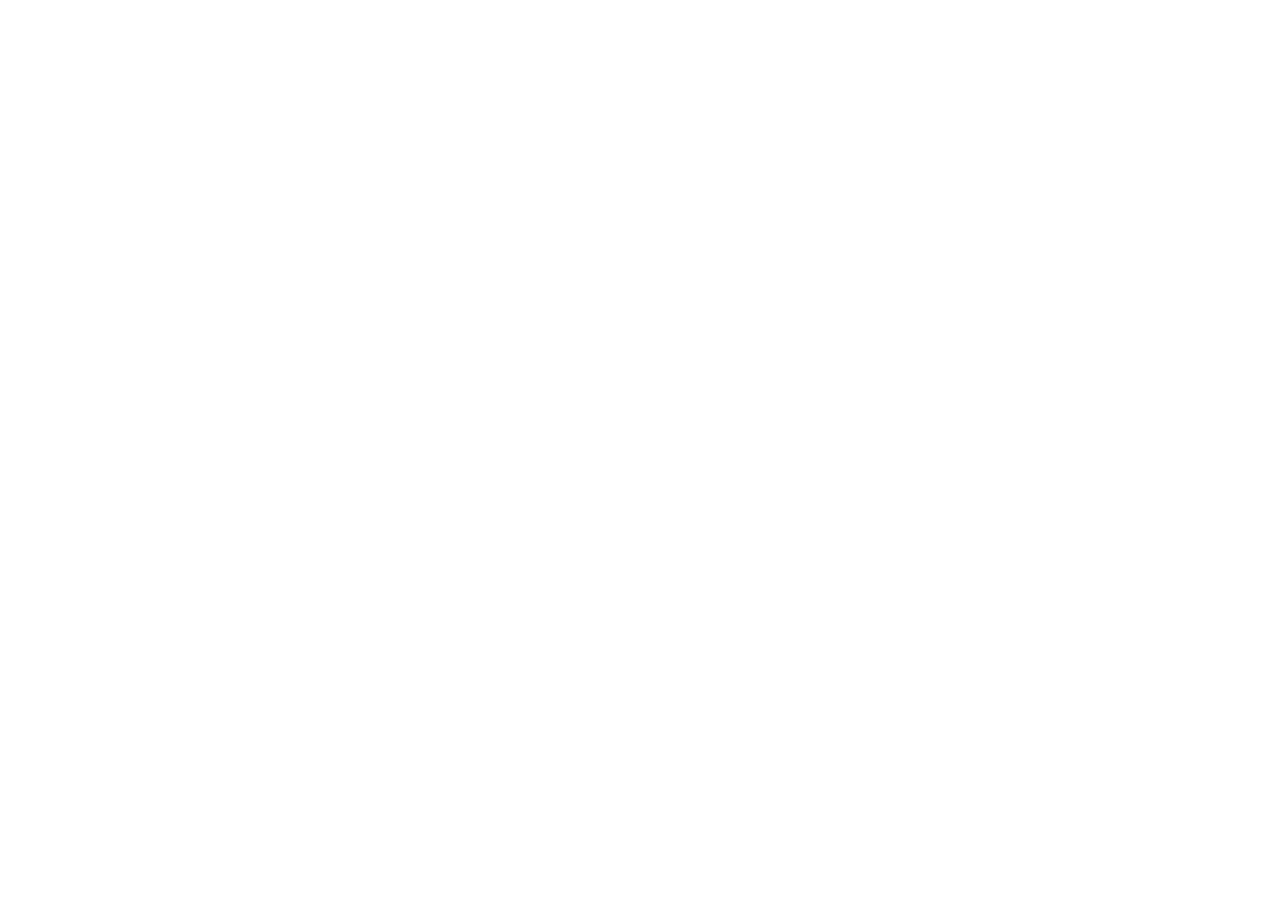
==== Commodore-Crossroads.html @ bf50989e "Add a clean Twine archive and Twee file so Import works Co-authored-by: Cursor <cursoragent@cursor.c" ====
<!DOCTYPE html>
<html>
<head>
<meta charset="utf-8">
<title>Commodore Crossroads</title>
</head>
<body>
<tw-storydata name="Commodore Crossroads" startnode="1" creator="Twine" creator-version="2.10.0" format="Harlowe" format-version="3.3.7" ifid="8F3C2A16-7D94-4B0E-9C1A-2E5D6F7A8B9C" options="" tags="" zoom="1" hidden>
<style role="stylesheet" id="twine-user-stylesheet" type="text/twine-css"></style>
<script role="script" id="twine-user-script" type="text/twine-javascript"></script>
<tw-passagedata pid="1" name="start" tags="" position="100,100" size="100,100">(set: $career to 0, $integrity to 0, $wellness to 0, $days to 30, $path to &quot;Undecided&quot;, $resume to &quot;none&quot;, $prepared to false, $friend to false, $favor to false, $offer to &quot;none&quot;)30 days until graduation

##Choose Your Life After Vanderbilt

It is 11:57 p.m. The campus is quiet—too quiet. Your laptop flashes, your phone vibrates, and somewhere outside, a squirrel knocks over a trash can with the confidence of a tenured professor.

//UNKNOWN: &quot;Thirty days. Three doors. One future. Every choice will follow you.&quot;//

Your mission is to graduate with a future, a conscience, and—if possible—your sanity.

[[Begin the countdown-&gt;family]]</tw-passagedata>
<tw-passagedata pid="2" name="family" tags="" position="250,100" size="100,100">//Passage 2 • The Pressure Call//

##Your Family Is Calling

Your family asks the question every senior fears:

//&quot;So…do you have a job yet?&quot;//

You stare at your unopened rejection emails. One subject line reads, &quot;Exciting Update!&quot; It was not exciting.

(link: &#39;Tell the truth: &quot;I am still figuring it out.&quot;&#39;)[(set: $integrity to $integrity + 2, $wellness to $wellness + 1)(go-to: &quot;invitation&quot;)]
(link: &#39;Say, &quot;Everything is under control.&quot;&#39;)[(set: $career to $career + 1, $integrity to $integrity - 1)(go-to: &quot;invitation&quot;)]
(link: &quot;Promise you will become a lawyer or doctor&quot;)[(set: $wellness to $wellness - 2, $career to $career + 1)(go-to: &quot;invitation&quot;)]</tw-passagedata>
<tw-passagedata pid="3" name="invitation" tags="" position="400,100" size="100,100">//Passage 3 • The Secret Invitation//

##11:59 P.M.

A black envelope slides under your dorm-room door. On it is a gold Vanderbilt &quot;V.&quot;

//REPORT TO THE CAREER VAULT BEFORE MIDNIGHT. BRING YOUR RÉSUMÉ. COME ALONE.//

You open the door. The hallway is empty. Even the RA has vanished—which, honestly, is the least believable part.

[[Follow the gold arrows downstairs-&gt;resume]]
(link: &quot;Call a friend and go together&quot;)[(set: $friend to true, $wellness to $wellness + 1)(go-to: &quot;resume&quot;)]</tw-passagedata>
<tw-passagedata pid="4" name="resume" tags="" position="550,100" size="100,100">//Passage 4 • The Résumé Test//

##The Scanner Wants the Truth

A steel door blocks the basement. A scanner speaks:

//&quot;One line on your résumé determines entry. Select carefully. This record cannot be erased.&quot;//

(link: &quot;Use only your real experience&quot;)[(set: $resume to &quot;honest&quot;, $integrity to $integrity + 3)(go-to: &quot;vault&quot;)]
(link: &quot;Make a small internship sound much bigger&quot;)[(set: $resume to &quot;exaggerated&quot;, $career to $career + 2, $integrity to $integrity - 2)(go-to: &quot;vault&quot;)]
(link: &quot;Invent an elite internship&quot;)[(set: $resume to &quot;fake&quot;, $career to $career + 4, $integrity to $integrity - 5)(go-to: &quot;vault&quot;)]</tw-passagedata>
<tw-passagedata pid="5" name="vault" tags="" position="100,250" size="100,100">//Passage 5 • The Career Vault//

##Three Doors. One Deadline.

The door opens onto an impossible underground hall. Three elevators wait beneath flickering signs.

THE COURTROOM • THE CORPORATE TOWER • THE RESEARCH LAB

A voice whispers: &quot;Prestige has a price. Purpose has a price. Indecision also has a price—usually with interest.&quot;

(link: &quot;Approach the three elevators&quot;)[(set: $days to $days - 3)(go-to: &quot;choose&quot;)]</tw-passagedata>
<tw-passagedata pid="6" name="choose" tags="" position="250,250" size="100,100">//Passage 6 • Choose Your Mission//

##Select Your Future

The floor shakes. You have ten seconds before the elevators lock.

00:10

This choice opens your first career mission. It does not guarantee your ending.

(link: &quot;Enter the Courtroom&quot;)[(set: $path to &quot;Law&quot;)(go-to: &quot;careerLaw&quot;)]
(link: &quot;Enter the Corporate Tower&quot;)[(set: $path to &quot;Finance &amp; Consulting&quot;)(go-to: &quot;careerFinance&quot;)]
(link: &quot;Enter the Research Laboratory&quot;)[(set: $path to &quot;Medicine &amp; Research&quot;)(go-to: &quot;careerResearch&quot;)]</tw-passagedata>
<tw-passagedata pid="7" name="careerLaw" tags="" position="400,250" size="100,100">//Person 2 • Passage 7//

##The Courtroom Mission

A law firm offers you a final interview. Its salary could change your family&#39;s life. Then a confidential file appears: the firm is defending a corporation accused of poisoning a low-income neighborhood.

//MISSION: Decide before the partner returns.//

(link: &quot;Accept and say nothing&quot;)[(set: $career to $career + 3, $integrity to $integrity - 3)(go-to: &quot;submitted&quot;)]
(link: &quot;Question the recruiter about the case&quot;)[(set: $career to $career + 1, $integrity to $integrity + 2)(go-to: &quot;submitted&quot;)]
(link: &quot;Reject the firm and protect your values&quot;)[(set: $career to $career - 1, $integrity to $integrity + 4)(go-to: &quot;submitted&quot;)]</tw-passagedata>
<tw-passagedata pid="8" name="careerFinance" tags="" position="550,250" size="100,100">//Person 2 • Passage 8//

##The Corporate Tower

A consulting firm offers a path toward a six-figure salary. An exhausted analyst traps you in the elevator.

//&quot;The money is real. So are the 2 a.m. emails. Yesterday, I called my houseplant &#39;Mom.&#39;&quot;//

(link: &quot;Chase the salary and prestige&quot;)[(set: $career to $career + 4, $wellness to $wellness - 3)(go-to: &quot;submitted&quot;)]
(link: &quot;Investigate the company&#39;s practices&quot;)[(set: $career to $career + 1, $integrity to $integrity + 2)(go-to: &quot;submitted&quot;)]
(link: &quot;Choose a smaller mission-driven firm&quot;)[(set: $career to $career + 1, $integrity to $integrity + 2, $wellness to $wellness + 2)(go-to: &quot;submitted&quot;)]</tw-passagedata>
<tw-passagedata pid="9" name="careerResearch" tags="" position="100,400" size="100,100">//Person 2 • Passage 9//

##The Locked Laboratory

A professor offers you a prestigious research position. On the desk, you find notes proving another student created the original idea but received no credit.

The professor&#39;s footsteps approach. You have seconds.

(link: &quot;Accept the position and hide the notes&quot;)[(set: $career to $career + 4, $integrity to $integrity - 4)(go-to: &quot;submitted&quot;)]
(link: &quot;Demand shared credit for the student&quot;)[(set: $career to $career + 1, $integrity to $integrity + 4)(go-to: &quot;submitted&quot;)]
(link: &quot;Photograph the evidence and contact the student&quot;)[(set: $integrity to $integrity + 3, $wellness to $wellness + 1, $friend to true)(go-to: &quot;submitted&quot;)]</tw-passagedata>
<tw-passagedata pid="10" name="submitted" tags="" position="250,400" size="100,100">//Passage 10 • Application Submitted//

##Decision Pending

APPLICATION STATUS: We received your materials. Twelve finalists remain. A decision will arrive after an internal review.

Three days pass. Then four. Then five.

Your roommate says, &quot;Maybe they are being thoughtful.&quot; Your inbox says nothing.

(link: &quot;Enter the waiting room&quot;)[(set: $days to $days - 7)(go-to: &quot;waiting&quot;)]</tw-passagedata>
<tw-passagedata pid="11" name="waiting" tags="" position="400,400" size="100,100">//Passage 11 • Side Mission//

##The Waiting Room

The interview remains locked. You have one night to prepare—or distract yourself from the terror.

//SIDE MISSION: How will you spend the night?//

(link: &quot;Practice answers until midnight&quot;)[(set: $prepared to true, $career to $career + 3, $wellness to $wellness - 1)(go-to: &quot;interview&quot;)]
(link: &quot;Help a nervous friend prepare&quot;)[(set: $prepared to true, $friend to true, $integrity to $integrity + 2, $wellness to $wellness + 2)(go-to: &quot;interview&quot;)]
(link: &quot;Attend a party and ignore everything&quot;)[(set: $prepared to false, $career to $career - 2, $wellness to $wellness + 3)(go-to: &quot;interview&quot;)]
(link: &quot;Investigate the mysterious recruiter&quot;)[(set: $prepared to true, $career to $career + 1, $integrity to $integrity + 1)(go-to: &quot;interview&quot;)]</tw-passagedata>
<tw-passagedata pid="12" name="interview" tags="" position="550,400" size="100,100">//Passage 12 • Boss Battle//

##The Interview Battle

The camera turns on. Six interviewers stare silently. One asks:

//&quot;Why should we trust you when everyone here wants the same future?&quot;//

(if: $prepared is true)[You prepared. Your hands still shake, but your mind is ready.

(link: &quot;Tell a truthful story about failure&quot;)[(set: $career to $career + 2, $integrity to $integrity + 3)(go-to: &quot;rejection&quot;)]
(link: &quot;Give the polished answer they want&quot;)[(set: $career to $career + 4, $integrity to $integrity - 1)(go-to: &quot;rejection&quot;)]
](else:)[You did not prepare. Your brain offers one useful thought: run.

(link: &quot;Admit you are nervous and answer honestly&quot;)[(set: $integrity to $integrity + 2, $career to $career - 1)(go-to: &quot;rejection&quot;)]
(link: &quot;Invent a heroic leadership story&quot;)[(set: $career to $career + 2, $integrity to $integrity - 4)(go-to: &quot;rejection&quot;)]
]</tw-passagedata>
<tw-passagedata pid="13" name="rejection" tags="" position="100,550" size="100,100">//Passage 13 • The Fall//

##&quot;Unfortunately…&quot;

SUBJECT: Your Application — Thank you for your interest. Unfortunately, we have decided—

The screen goes black before you finish. Then your phone rings from a blocked number.

[[Answer the blocked call-&gt;offer]]
(link: &quot;Throw the phone onto the bed, then answer it anyway&quot;)[(set: $wellness to $wellness + 1)(go-to: &quot;offer&quot;)]</tw-passagedata>
<tw-passagedata pid="14" name="offer" tags="" position="250,550" size="100,100">//Passage 14 • The Devil&#39;s Shortcut//

##The Unexpected Offer

A powerful alumnus speaks quietly:

//&quot;I can reverse the rejection. No more interviews. No questions. But someday, I will ask you for one favor.&quot;//

Thunder strikes outside. Your weather app says clear skies.

(link: &quot;Accept the secret arrangement&quot;)[(set: $favor to true, $offer to &quot;shortcut&quot;, $career to $career + 5, $integrity to $integrity - 4)(go-to: &quot;check&quot;)]
(link: &quot;Ask what the favor will be&quot;)[(set: $favor to true, $offer to &quot;questioned&quot;, $integrity to $integrity + 1)(go-to: &quot;check&quot;)]
(link: &quot;Reject the offer completely&quot;)[(set: $favor to false, $offer to &quot;rejected&quot;, $integrity to $integrity + 4, $career to $career - 1)(go-to: &quot;check&quot;)]</tw-passagedata>
<tw-passagedata pid="15" name="check" tags="" position="400,550" size="100,100">//Person 3 • Passage 15//

##Background Check

(if: $resume is &quot;honest&quot;)[VERIFIED.

Every résumé line survives inspection. The investigator closes the file—but notices the alumnus&#39;s number in your call log.

(link: &quot;Continue with your record intact&quot;)[(set: $career to $career + 2, $integrity to $integrity + 2)(go-to: &quot;twoOffers&quot;)]
](else-if: $resume is &quot;exaggerated&quot;)[DISCREPANCY FOUND.

Your title and duties do not match the employer&#39;s records. A compliance officer gives you sixty seconds to explain.

(link: &quot;Admit you exaggerated&quot;)[(set: $career to $career - 2, $integrity to $integrity + 2)(go-to: &quot;twoOffers&quot;)]
(link: &quot;Defend the claim and blame HR&quot;)[(set: $career to $career - 1, $integrity to $integrity - 4)(go-to: &quot;twoOffers&quot;)]
](else:)[FRAUD ALERT.

The invented internship does not exist. Security freezes your application. The lie from Mission One has returned.

(link: &quot;Confess before they finish&quot;)[(set: $career to $career - 5, $integrity to $integrity + 1, $offer to &quot;lost&quot;)(go-to: &quot;twoOffers&quot;)]
(link: &quot;Create another lie to cover it&quot;)[(set: $career to $career - 7, $integrity to $integrity - 6, $offer to &quot;lost&quot;)(go-to: &quot;twoOffers&quot;)]
]</tw-passagedata>
<tw-passagedata pid="16" name="twoOffers" tags="" position="550,550" size="100,100">//Passage 16 • Final Countdown//

##Two Offers. One Hour.

(if: $offer is &quot;lost&quot;)[Your original offer is gone—but two unexpected doors remain open.](else:)[Against every reasonable prediction, two contracts arrive.]

OFFER A: 125,000 dollars, prestige, brutal hours, questionable mission.

OFFER B: 62,000 dollars, meaningful work, uncertain future.

59:59

(link: &quot;Choose prestige and financial security&quot;)[(set: $offer to &quot;prestige&quot;, $career to $career + 5, $wellness to $wellness - 4)(go-to: &quot;emergency&quot;)]
(link: &quot;Choose meaningful work&quot;)[(set: $offer to &quot;purpose&quot;, $career to $career + 1, $integrity to $integrity + 3, $wellness to $wellness + 3)(go-to: &quot;emergency&quot;)]
(link: &quot;Reject both and build something new&quot;)[(set: $offer to &quot;founder&quot;, $career to $career + 2, $wellness to $wellness - 1)(go-to: &quot;emergency&quot;)]</tw-passagedata>
<tw-passagedata pid="17" name="emergency" tags="" position="100,700" size="100,100">//Passage 17 • The Emergency//

##The Call From Home

Minutes before signing, your family calls. Someone you love needs immediate support. Your career choice now affects more than you.

The contract expires at midnight. The last flight leaves in ninety minutes.

(link: &quot;Go home immediately&quot;)[(set: $integrity to $integrity + 3, $wellness to $wellness + 3, $career to $career - 2)(go-to: &quot;betrayal&quot;)]
(link: &quot;Sign first, then find another way to help&quot;)[(set: $career to $career + 3, $wellness to $wellness - 2)(go-to: &quot;betrayal&quot;)]
(link: &quot;Call your network and build a compromise&quot;)[(set: $career to $career + 1, $integrity to $integrity + 2, $wellness to $wellness + 1)(go-to: &quot;betrayal&quot;)]</tw-passagedata>
<tw-passagedata pid="18" name="betrayal" tags="" position="250,700" size="100,100">//Passage 18 • The Betrayal Test//

##Your Friend&#39;s Secret

Your friend—the one (if: $friend is true)[you helped earlier](else:)[who competed against you]—is the other finalist. A leaked file could destroy their future and guarantee yours.

//FINAL ETHICAL TEST: Nobody will know what you choose.//

(link: &quot;Use the file against your friend&quot;)[(set: $career to $career + 5, $integrity to $integrity - 7, $wellness to $wellness - 3)(go-to: &quot;graduation&quot;)]
(link: &quot;Delete the file and warn your friend&quot;)[(set: $integrity to $integrity + 5, $wellness to $wellness + 2)(go-to: &quot;graduation&quot;)]
(link: &quot;Report the leak without opening it&quot;)[(set: $integrity to $integrity + 4, $career to $career + 1)(go-to: &quot;graduation&quot;)]</tw-passagedata>
<tw-passagedata pid="19" name="graduation" tags="" position="400,700" size="100,100">//Passage 19 • Graduation Day//

##The Last Walk

The stadium roars. Your name is called. For one strange second, time stops.

Career: $career • Integrity: $integrity • Wellness: $wellness

(if: $integrity &lt;= -8)[##THE FALLEN COMMODORE

You secured attention, but your decisions became public. The offer disappears. Your final mission is rebuilding trust.](else-if: $career &gt;= 16 and $wellness &lt;= 0)[##THE GOLDEN HANDCUFFS

You reach the top quickly. The salary is enormous. So is the emptiness in your calendar where your life used to be.](else-if: $integrity &gt;= 15 and $wellness &gt;= 8 and $career &gt;= 8)[##SECRET ENDING: VANDERBILT LEGEND

You balance ambition, honesty, and humanity. You do not find a perfect future—you build a responsible one.](else-if: $offer is &quot;founder&quot;)[##THE UNEXPECTED FOUNDER

You reject the script and build your own organization. It is terrifying, unstable, and completely yours.](else-if: $offer is &quot;purpose&quot;)[##THE PURPOSEFUL COMMODORE

Your beginning is modest, but your work matches your values. Success grows more slowly—and more honestly.](else-if: $career &gt;= 13)[##THE RISING STAR

Your ambition carries you into a powerful career. Whether it becomes freedom or another maze depends on what you do next.](else:)[##THE CROSSROADS ENDING

You graduate without every answer. For the first time, uncertainty feels less like failure and more like possibility.]

You earned a Vanderbilt degree. But did you choose your own life?

[[Read the creators&#39; reflection-&gt;reflection]]
[[Play again and challenge your fate-&gt;start]]</tw-passagedata>
<tw-passagedata pid="20" name="reflection" tags="" position="550,700" size="100,100">//Passage 20 • Reflection &amp; Bibliography//

##Behind the Crossroads

###Group Reflection

We designed this story as a mission-based journey because career decisions rarely happen in a straight line. The three career doors create nonlinear pathways, while shared scenes reconnect the narrative and show that students in different fields still face pressure, rejection, uncertainty, and ethical choices.

Early decisions return later: résumé honesty affects the background check, preparation affects the interview, and relationships affect the final test. Career, Integrity, and Wellness scores demonstrate that &quot;success&quot; has several meanings. Humor makes the story inviting, while countdowns, mysterious messages, and delayed results create pressure and engagement.

###Team Contributions

Person 1 — Zhaoyu Wang: Passages 1–6, opening mystery, identity pressure, résumé dilemma, career selection.
Person 2 — Carlyn Sharp: Passages 7–14, career missions, waiting game, interview, rejection, secret offer.
Person 3 — Mohammad Ibrahim: Passages 15–20, consequences, final crisis, endings, technical testing, reflection.

###Starter Bibliography

Vanderbilt University Career Center. Career exploration and preparation resources. Twine Reference and Documentation. Group-created narrative, dialogue, scoring system, and original ethical dilemmas.

[[Return to graduation-&gt;graduation]]
[[Restart the entire story-&gt;start]]</tw-passagedata>
</tw-storydata>
</body>
</html>
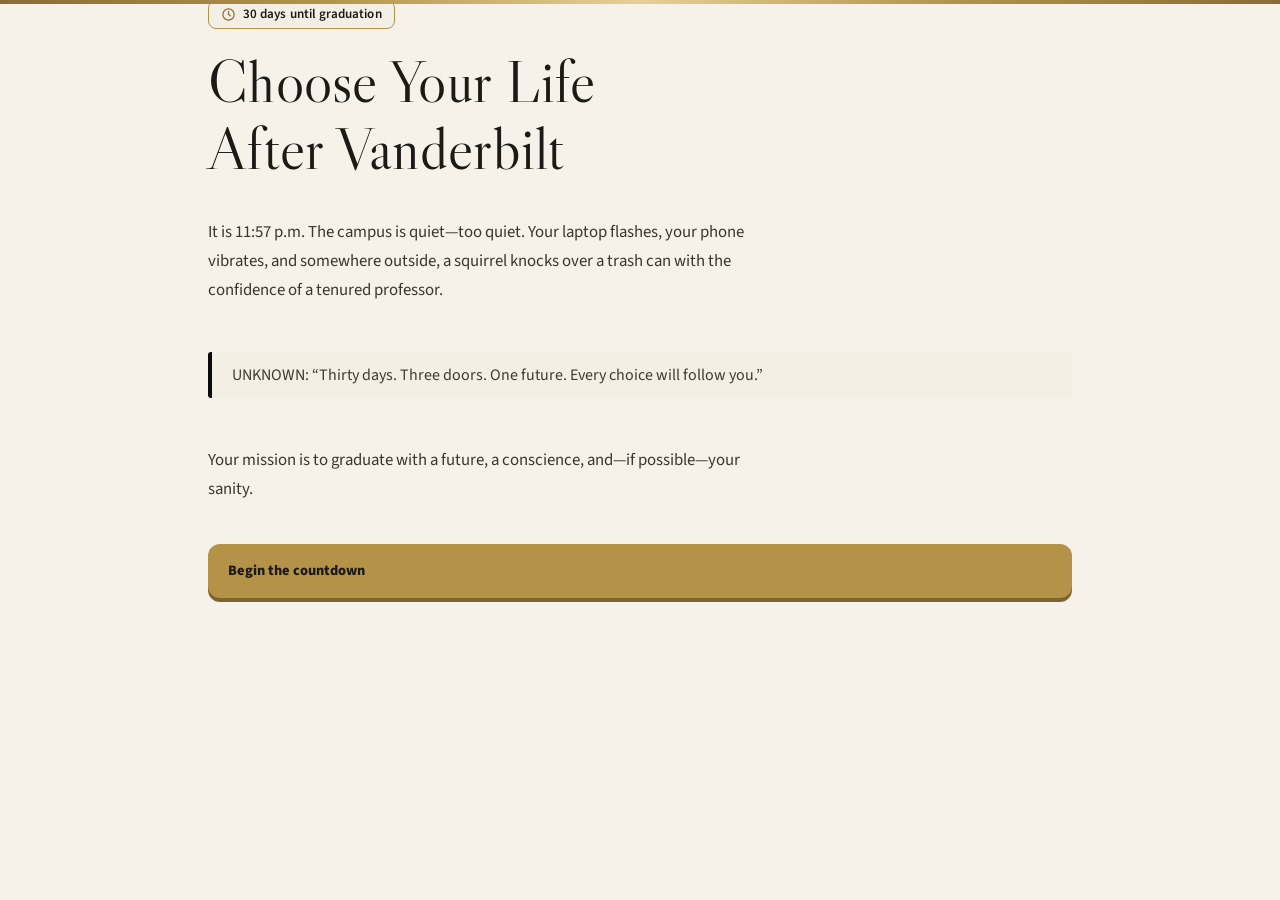
==== commit 3885f159: "Complete SugarCube migration with portable assets and Twine round-trip. Embed HUD/gallery PNGs for T" ====
--- a/Commodore-Crossroads.html
+++ b/Commodore-Crossroads.html
@@ -1,289 +1,972 @@
 <!DOCTYPE html>
-<html>
+<html data-init="no-js">
 <head>
-<meta charset="utf-8">
+<meta charset="UTF-8" />
 <title>Commodore Crossroads</title>
+  <meta name="theme-color" content="#0a0a0a">
+  <meta name="description" content="A choice-driven Vanderbilt career story about ambition, integrity, and wellbeing.">
+  <link rel="icon" href="assets/favicon.svg" type="image/svg+xml">
+  <link rel="preconnect" href="https://fonts.googleapis.com">
+  <link rel="preconnect" href="https://fonts.gstatic.com" crossorigin>
+  <link href="https://fonts.googleapis.com/css2?family=Libre+Caslon+Display&family=Libre+Caslon+Text:ital,wght@0,400;0,700;1,400&family=Source+Sans+3:wght@400;500;600;700&display=swap" rel="stylesheet">
+
+<meta name="viewport" content="width=device-width,initial-scale=1" />
+<meta name="application-name" content="SugarCube" />
+<meta name="version" content="2.37.3" />
+<!--
+
+SugarCube (v2.37.3): A free (gratis and libre) story format.
+
+Copyright © 2013–2021 Thomas Michael Edwards <thomasmedwards@gmail.com>.
+All rights reserved.
+
+Redistribution and use in source and binary forms, with or without
+modification, are permitted provided that the following conditions are met:
+
+1. Redistributions of source code must retain the above copyright notice, this
+   list of conditions and the following disclaimer.
+2. Redistributions in binary form must reproduce the above copyright notice,
+   this list of conditions and the following disclaimer in the documentation
+   and/or other materials provided with the distribution.
+
+THIS SOFTWARE IS PROVIDED BY THE COPYRIGHT HOLDERS AND CONTRIBUTORS "AS IS" AND
+ANY EXPRESS OR IMPLIED WARRANTIES, INCLUDING, BUT NOT LIMITED TO, THE IMPLIED
+WARRANTIES OF MERCHANTABILITY AND FITNESS FOR A PARTICULAR PURPOSE ARE
+DISCLAIMED. IN NO EVENT SHALL THE COPYRIGHT OWNER OR CONTRIBUTORS BE LIABLE FOR
+ANY DIRECT, INDIRECT, INCIDENTAL, SPECIAL, EXEMPLARY, OR CONSEQUENTIAL DAMAGES
+(INCLUDING, BUT NOT LIMITED TO, PROCUREMENT OF SUBSTITUTE GOODS OR SERVICES;
+LOSS OF USE, DATA, OR PROFITS; OR BUSINESS INTERRUPTION) HOWEVER CAUSED AND
+ON ANY THEORY OF LIABILITY, WHETHER IN CONTRACT, STRICT LIABILITY, OR TORT
+(INCLUDING NEGLIGENCE OR OTHERWISE) ARISING IN ANY WAY OUT OF THE USE OF THIS
+SOFTWARE, EVEN IF ADVISED OF THE POSSIBILITY OF SUCH DAMAGE.
+
+-->
+<script id="script-libraries" type="text/javascript">
+if(document.head&&document.addEventListener&&document.querySelector&&Object.create&&Object.freeze&&JSON){document.documentElement.setAttribute("data-init", "loading");
+/*! @source http://purl.eligrey.com/github/classList.js/blob/1.2.20171210/classList.js */
+"document"in self&&("classList"in document.createElement("_")&&(!document.createElementNS||"classList"in document.createElementNS("http://www.w3.org/2000/svg","g"))||!function(t){"use strict";if("Element"in t){var e="classList",n="prototype",i=t.Element[n],s=Object,r=String[n].trim||function(){return this.replace(/^\s+|\s+$/g,"")},o=Array[n].indexOf||function(t){for(var e=0,n=this.length;n>e;e++)if(e in this&&this[e]===t)return e;return-1},c=function(t,e){this.name=t,this.code=DOMException[t],this.message=e},a=function(t,e){if(""===e)throw new c("SYNTAX_ERR","The token must not be empty.");if(/\s/.test(e))throw new c("INVALID_CHARACTER_ERR","The token must not contain space characters.");return o.call(t,e)},l=function(t){for(var e=r.call(t.getAttribute("class")||""),n=e?e.split(/\s+/):[],i=0,s=n.length;s>i;i++)this.push(n[i]);this._updateClassName=function(){t.setAttribute("class",this.toString())}},u=l[n]=[],h=function(){return new l(this)};if(c[n]=Error[n],u.item=function(t){return this[t]||null},u.contains=function(t){return~a(this,t+"")},u.add=function(){var t,e=arguments,n=0,i=e.length,s=!1;do t=e[n]+"",~a(this,t)||(this.push(t),s=!0);while(++n<i);s&&this._updateClassName()},u.remove=function(){var t,e,n=arguments,i=0,s=n.length,r=!1;do for(t=n[i]+"",e=a(this,t);~e;)this.splice(e,1),r=!0,e=a(this,t);while(++i<s);r&&this._updateClassName()},u.toggle=function(t,e){var n=this.contains(t),i=n?e!==!0&&"remove":e!==!1&&"add";return i&&this[i](t),e===!0||e===!1?e:!n},u.replace=function(t,e){var n=a(t+"");~n&&(this.splice(n,1,e),this._updateClassName())},u.toString=function(){return this.join(" ")},s.defineProperty){var f={get:h,enumerable:!0,configurable:!0};try{s.defineProperty(i,e,f)}catch(p){void 0!==p.number&&-2146823252!==p.number||(f.enumerable=!1,s.defineProperty(i,e,f))}}else s[n].__defineGetter__&&i.__defineGetter__(e,h)}}(self),function(){"use strict";var t=document.createElement("_");if(t.classList.add("c1","c2"),!t.classList.contains("c2")){var e=function(t){var e=DOMTokenList.prototype[t];DOMTokenList.prototype[t]=function(t){var n,i=arguments.length;for(n=0;i>n;n++)t=arguments[n],e.call(this,t)}};e("add"),e("remove")}if(t.classList.toggle("c3",!1),t.classList.contains("c3")){var n=DOMTokenList.prototype.toggle;DOMTokenList.prototype.toggle=function(t,e){return 1 in arguments&&!this.contains(t)==!e?e:n.call(this,t)}}"replace"in document.createElement("_").classList||(DOMTokenList.prototype.replace=function(t,e){var n=this.toString().split(" "),i=n.indexOf(t+"");~i&&(n=n.slice(i),this.remove.apply(this,n),this.add(e),this.add.apply(this,n.slice(1)))}),t=null}());
+/*!
+ * https://github.com/es-shims/es5-shim
+ * @license es5-shim Copyright 2009-2020 by contributors, MIT License
+ * see https://github.com/es-shims/es5-shim/blob/v4.5.14/LICENSE
+ */
+(function(t,r){"use strict";if(typeof define==="function"&&define.amd){define(r)}else if(typeof exports==="object"){module.exports=r()}else{t.returnExports=r()}})(this,function(){var t=Array;var r=t.prototype;var e=Object;var n=e.prototype;var i=Function;var a=i.prototype;var o=String;var f=o.prototype;var u=Number;var l=u.prototype;var s=r.slice;var c=r.splice;var v=r.push;var h=r.unshift;var p=r.concat;var y=r.join;var d=a.call;var g=a.apply;var w=Math.max;var b=Math.min;var T=n.toString;var m=typeof Symbol==="function"&&typeof Symbol.toStringTag==="symbol";var D;var S=Function.prototype.toString,x=/^\s*class /,O=function isES6ClassFn(t){try{var r=S.call(t);var e=r.replace(/\/\/.*\n/g,"");var n=e.replace(/\/\*[.\s\S]*\*\//g,"");var i=n.replace(/\n/gm," ").replace(/ {2}/g," ");return x.test(i)}catch(a){return false}},E=function tryFunctionObject(t){try{if(O(t)){return false}S.call(t);return true}catch(r){return false}},j="[object Function]",I="[object GeneratorFunction]",D=function isCallable(t){if(!t){return false}if(typeof t!=="function"&&typeof t!=="object"){return false}if(m){return E(t)}if(O(t)){return false}var r=T.call(t);return r===j||r===I};var M;var U=RegExp.prototype.exec,$=function tryRegexExec(t){try{U.call(t);return true}catch(r){return false}},F="[object RegExp]";M=function isRegex(t){if(typeof t!=="object"){return false}return m?$(t):T.call(t)===F};var N;var C=String.prototype.valueOf,k=function tryStringObject(t){try{C.call(t);return true}catch(r){return false}},A="[object String]";N=function isString(t){if(typeof t==="string"){return true}if(typeof t!=="object"){return false}return m?k(t):T.call(t)===A};var R=e.defineProperty&&function(){try{var t={};e.defineProperty(t,"x",{enumerable:false,value:t});for(var r in t){return false}return t.x===t}catch(n){return false}}();var P=function(t){var r;if(R){r=function(t,r,n,i){if(!i&&r in t){return}e.defineProperty(t,r,{configurable:true,enumerable:false,writable:true,value:n})}}else{r=function(t,r,e,n){if(!n&&r in t){return}t[r]=e}}return function defineProperties(e,n,i){for(var a in n){if(t.call(n,a)){r(e,a,n[a],i)}}}}(n.hasOwnProperty);var J=function isPrimitive(t){var r=typeof t;return t===null||r!=="object"&&r!=="function"};var Y=u.isNaN||function isActualNaN(t){return t!==t};var z={ToInteger:function ToInteger(t){var r=+t;if(Y(r)){r=0}else if(r!==0&&r!==1/0&&r!==-(1/0)){r=(r>0||-1)*Math.floor(Math.abs(r))}return r},ToPrimitive:function ToPrimitive(t){var r,e,n;if(J(t)){return t}e=t.valueOf;if(D(e)){r=e.call(t);if(J(r)){return r}}n=t.toString;if(D(n)){r=n.call(t);if(J(r)){return r}}throw new TypeError},ToObject:function(t){if(t==null){throw new TypeError("can't convert "+t+" to object")}return e(t)},ToUint32:function ToUint32(t){return t>>>0}};var Z=function Empty(){};P(a,{bind:function bind(t){var r=this;if(!D(r)){throw new TypeError("Function.prototype.bind called on incompatible "+r)}var n=s.call(arguments,1);var a;var o=function(){if(this instanceof a){var i=g.call(r,this,p.call(n,s.call(arguments)));if(e(i)===i){return i}return this}else{return g.call(r,t,p.call(n,s.call(arguments)))}};var f=w(0,r.length-n.length);var u=[];for(var l=0;l<f;l++){v.call(u,"$"+l)}a=i("binder","return function ("+y.call(u,",")+"){ return binder.apply(this, arguments); }")(o);if(r.prototype){Z.prototype=r.prototype;a.prototype=new Z;Z.prototype=null}return a}});var G=d.bind(n.hasOwnProperty);var H=d.bind(n.toString);var W=d.bind(s);var B=g.bind(s);if(typeof document==="object"&&document&&document.documentElement){try{W(document.documentElement.childNodes)}catch(X){var L=W;var q=B;W=function arraySliceIE(t){var r=[];var e=t.length;while(e-- >0){r[e]=t[e]}return q(r,L(arguments,1))};B=function arraySliceApplyIE(t,r){return q(W(t),r)}}}var K=d.bind(f.slice);var Q=d.bind(f.split);var V=d.bind(f.indexOf);var _=d.bind(v);var tt=d.bind(n.propertyIsEnumerable);var rt=d.bind(r.sort);var et=t.isArray||function isArray(t){return H(t)==="[object Array]"};var nt=[].unshift(0)!==1;P(r,{unshift:function(){h.apply(this,arguments);return this.length}},nt);P(t,{isArray:et});var it=e("a");var at=it[0]!=="a"||!(0 in it);var ot=function properlyBoxed(t){var r=true;var e=true;var n=false;if(t){try{t.call("foo",function(t,e,n){if(typeof n!=="object"){r=false}});t.call([1],function(){"use strict";e=typeof this==="string"},"x")}catch(i){n=true}}return!!t&&!n&&r&&e};P(r,{forEach:function forEach(t){var r=z.ToObject(this);var e=at&&N(this)?Q(this,""):r;var n=-1;var i=z.ToUint32(e.length);var a;if(arguments.length>1){a=arguments[1]}if(!D(t)){throw new TypeError("Array.prototype.forEach callback must be a function")}while(++n<i){if(n in e){if(typeof a==="undefined"){t(e[n],n,r)}else{t.call(a,e[n],n,r)}}}}},!ot(r.forEach));P(r,{map:function map(r){var e=z.ToObject(this);var n=at&&N(this)?Q(this,""):e;var i=z.ToUint32(n.length);var a=t(i);var o;if(arguments.length>1){o=arguments[1]}if(!D(r)){throw new TypeError("Array.prototype.map callback must be a function")}for(var f=0;f<i;f++){if(f in n){if(typeof o==="undefined"){a[f]=r(n[f],f,e)}else{a[f]=r.call(o,n[f],f,e)}}}return a}},!ot(r.map));P(r,{filter:function filter(t){var r=z.ToObject(this);var e=at&&N(this)?Q(this,""):r;var n=z.ToUint32(e.length);var i=[];var a;var o;if(arguments.length>1){o=arguments[1]}if(!D(t)){throw new TypeError("Array.prototype.filter callback must be a function")}for(var f=0;f<n;f++){if(f in e){a=e[f];if(typeof o==="undefined"?t(a,f,r):t.call(o,a,f,r)){_(i,a)}}}return i}},!ot(r.filter));P(r,{every:function every(t){var r=z.ToObject(this);var e=at&&N(this)?Q(this,""):r;var n=z.ToUint32(e.length);var i;if(arguments.length>1){i=arguments[1]}if(!D(t)){throw new TypeError("Array.prototype.every callback must be a function")}for(var a=0;a<n;a++){if(a in e&&!(typeof i==="undefined"?t(e[a],a,r):t.call(i,e[a],a,r))){return false}}return true}},!ot(r.every));P(r,{some:function some(t){var r=z.ToObject(this);var e=at&&N(this)?Q(this,""):r;var n=z.ToUint32(e.length);var i;if(arguments.length>1){i=arguments[1]}if(!D(t)){throw new TypeError("Array.prototype.some callback must be a function")}for(var a=0;a<n;a++){if(a in e&&(typeof i==="undefined"?t(e[a],a,r):t.call(i,e[a],a,r))){return true}}return false}},!ot(r.some));var ft=false;if(r.reduce){ft=typeof r.reduce.call("es5",function(t,r,e,n){return n})==="object"}P(r,{reduce:function reduce(t){var r=z.ToObject(this);var e=at&&N(this)?Q(this,""):r;var n=z.ToUint32(e.length);if(!D(t)){throw new TypeError("Array.prototype.reduce callback must be a function")}if(n===0&&arguments.length===1){throw new TypeError("reduce of empty array with no initial value")}var i=0;var a;if(arguments.length>=2){a=arguments[1]}else{do{if(i in e){a=e[i++];break}if(++i>=n){throw new TypeError("reduce of empty array with no initial value")}}while(true)}for(;i<n;i++){if(i in e){a=t(a,e[i],i,r)}}return a}},!ft);var ut=false;if(r.reduceRight){ut=typeof r.reduceRight.call("es5",function(t,r,e,n){return n})==="object"}P(r,{reduceRight:function reduceRight(t){var r=z.ToObject(this);var e=at&&N(this)?Q(this,""):r;var n=z.ToUint32(e.length);if(!D(t)){throw new TypeError("Array.prototype.reduceRight callback must be a function")}if(n===0&&arguments.length===1){throw new TypeError("reduceRight of empty array with no initial value")}var i;var a=n-1;if(arguments.length>=2){i=arguments[1]}else{do{if(a in e){i=e[a--];break}if(--a<0){throw new TypeError("reduceRight of empty array with no initial value")}}while(true)}if(a<0){return i}do{if(a in e){i=t(i,e[a],a,r)}}while(a--);return i}},!ut);var lt=r.indexOf&&[0,1].indexOf(1,2)!==-1;P(r,{indexOf:function indexOf(t){var r=at&&N(this)?Q(this,""):z.ToObject(this);var e=z.ToUint32(r.length);if(e===0){return-1}var n=0;if(arguments.length>1){n=z.ToInteger(arguments[1])}n=n>=0?n:w(0,e+n);for(;n<e;n++){if(n in r&&r[n]===t){return n}}return-1}},lt);var st=r.lastIndexOf&&[0,1].lastIndexOf(0,-3)!==-1;P(r,{lastIndexOf:function lastIndexOf(t){var r=at&&N(this)?Q(this,""):z.ToObject(this);var e=z.ToUint32(r.length);if(e===0){return-1}var n=e-1;if(arguments.length>1){n=b(n,z.ToInteger(arguments[1]))}n=n>=0?n:e-Math.abs(n);for(;n>=0;n--){if(n in r&&t===r[n]){return n}}return-1}},st);var ct=function(){var t=[1,2];var r=t.splice();return t.length===2&&et(r)&&r.length===0}();P(r,{splice:function splice(t,r){if(arguments.length===0){return[]}else{return c.apply(this,arguments)}}},!ct);var vt=function(){var t={};r.splice.call(t,0,0,1);return t.length===1}();P(r,{splice:function splice(t,r){if(arguments.length===0){return[]}var e=arguments;this.length=w(z.ToInteger(this.length),0);if(arguments.length>0&&typeof r!=="number"){e=W(arguments);if(e.length<2){_(e,this.length-t)}else{e[1]=z.ToInteger(r)}}return c.apply(this,e)}},!vt);var ht=function(){var r=new t(1e5);r[8]="x";r.splice(1,1);return r.indexOf("x")===7}();var pt=function(){var t=256;var r=[];r[t]="a";r.splice(t+1,0,"b");return r[t]==="a"}();P(r,{splice:function splice(t,r){var e=z.ToObject(this);var n=[];var i=z.ToUint32(e.length);var a=z.ToInteger(t);var f=a<0?w(i+a,0):b(a,i);var u=arguments.length===0?0:arguments.length===1?i-f:b(w(z.ToInteger(r),0),i-f);var l=0;var s;while(l<u){s=o(f+l);if(G(e,s)){n[l]=e[s]}l+=1}var c=W(arguments,2);var v=c.length;var h;if(v<u){l=f;var p=i-u;while(l<p){s=o(l+u);h=o(l+v);if(G(e,s)){e[h]=e[s]}else{delete e[h]}l+=1}l=i;var y=i-u+v;while(l>y){delete e[l-1];l-=1}}else if(v>u){l=i-u;while(l>f){s=o(l+u-1);h=o(l+v-1);if(G(e,s)){e[h]=e[s]}else{delete e[h]}l-=1}}l=f;for(var d=0;d<c.length;++d){e[l]=c[d];l+=1}e.length=i-u+v;return n}},!ht||!pt);var yt=r.join;var dt;try{dt=Array.prototype.join.call("123",",")!=="1,2,3"}catch(X){dt=true}if(dt){P(r,{join:function join(t){var r=typeof t==="undefined"?",":t;return yt.call(N(this)?Q(this,""):this,r)}},dt)}var gt=[1,2].join(undefined)!=="1,2";if(gt){P(r,{join:function join(t){var r=typeof t==="undefined"?",":t;return yt.call(this,r)}},gt)}var wt=function push(t){var r=z.ToObject(this);var e=z.ToUint32(r.length);var n=0;while(n<arguments.length){r[e+n]=arguments[n];n+=1}r.length=e+n;return e+n};var bt=function(){var t={};var r=Array.prototype.push.call(t,undefined);return r!==1||t.length!==1||typeof t[0]!=="undefined"||!G(t,0)}();P(r,{push:function push(t){if(et(this)){return v.apply(this,arguments)}return wt.apply(this,arguments)}},bt);var Tt=function(){var t=[];var r=t.push(undefined);return r!==1||t.length!==1||typeof t[0]!=="undefined"||!G(t,0)}();P(r,{push:wt},Tt);P(r,{slice:function(t,r){var e=N(this)?Q(this,""):this;return B(e,arguments)}},at);var mt=function(){try{[1,2].sort(null)}catch(t){try{[1,2].sort({})}catch(r){return false}}return true}();var Dt=function(){try{[1,2].sort(/a/);return false}catch(t){}return true}();var St=function(){try{[1,2].sort(undefined);return true}catch(t){}return false}();P(r,{sort:function sort(t){if(typeof t==="undefined"){return rt(this)}if(!D(t)){throw new TypeError("Array.prototype.sort callback must be a function")}return rt(this,t)}},mt||!St||!Dt);var xt=!tt({toString:null},"toString");var Ot=tt(function(){},"prototype");var Et=!G("x","0");var jt=function(t){var r=t.constructor;return r&&r.prototype===t};var It={$applicationCache:true,$console:true,$external:true,$frame:true,$frameElement:true,$frames:true,$innerHeight:true,$innerWidth:true,$onmozfullscreenchange:true,$onmozfullscreenerror:true,$outerHeight:true,$outerWidth:true,$pageXOffset:true,$pageYOffset:true,$parent:true,$scrollLeft:true,$scrollTop:true,$scrollX:true,$scrollY:true,$self:true,$webkitIndexedDB:true,$webkitStorageInfo:true,$window:true,$width:true,$height:true,$top:true,$localStorage:true};var Mt=function(){if(typeof window==="undefined"){return false}for(var t in window){try{if(!It["$"+t]&&G(window,t)&&window[t]!==null&&typeof window[t]==="object"){jt(window[t])}}catch(r){return true}}return false}();var Ut=function(t){if(typeof window==="undefined"||!Mt){return jt(t)}try{return jt(t)}catch(r){return false}};var $t=["toString","toLocaleString","valueOf","hasOwnProperty","isPrototypeOf","propertyIsEnumerable","constructor"];var Ft=$t.length;var Nt=function isArguments(t){return H(t)==="[object Arguments]"};var Ct=function isArguments(t){return t!==null&&typeof t==="object"&&typeof t.length==="number"&&t.length>=0&&!et(t)&&D(t.callee)};var kt=Nt(arguments)?Nt:Ct;P(e,{keys:function keys(t){var r=D(t);var e=kt(t);var n=t!==null&&typeof t==="object";var i=n&&N(t);if(!n&&!r&&!e){throw new TypeError("Object.keys called on a non-object")}var a=[];var f=Ot&&r;if(i&&Et||e){for(var u=0;u<t.length;++u){_(a,o(u))}}if(!e){for(var l in t){if(!(f&&l==="prototype")&&G(t,l)){_(a,o(l))}}}if(xt){var s=Ut(t);for(var c=0;c<Ft;c++){var v=$t[c];if(!(s&&v==="constructor")&&G(t,v)){_(a,v)}}}return a}});var At=e.keys&&function(){return e.keys(arguments).length===2}(1,2);var Rt=e.keys&&function(){var t=e.keys(arguments);return arguments.length!==1||t.length!==1||t[0]!==1}(1);var Pt=e.keys;P(e,{keys:function keys(t){if(kt(t)){return Pt(W(t))}else{return Pt(t)}}},!At||Rt);var Jt=new Date(-0xc782b5b342b24).getUTCMonth()!==0;var Yt=new Date(-0x55d318d56a724);var zt=new Date(14496624e5);var Zt=Yt.toUTCString()!=="Mon, 01 Jan -45875 11:59:59 GMT";var Gt;var Ht;var Wt=Yt.getTimezoneOffset();if(Wt<-720){Gt=Yt.toDateString()!=="Tue Jan 02 -45875";Ht=!/^Thu Dec 10 2015 \d\d:\d\d:\d\d GMT[-+]\d\d\d\d(?: |$)/.test(String(zt))}else{Gt=Yt.toDateString()!=="Mon Jan 01 -45875";Ht=!/^Wed Dec 09 2015 \d\d:\d\d:\d\d GMT[-+]\d\d\d\d(?: |$)/.test(String(zt))}var Bt=d.bind(Date.prototype.getFullYear);var Xt=d.bind(Date.prototype.getMonth);var Lt=d.bind(Date.prototype.getDate);var qt=d.bind(Date.prototype.getUTCFullYear);var Kt=d.bind(Date.prototype.getUTCMonth);var Qt=d.bind(Date.prototype.getUTCDate);var Vt=d.bind(Date.prototype.getUTCDay);var _t=d.bind(Date.prototype.getUTCHours);var tr=d.bind(Date.prototype.getUTCMinutes);var rr=d.bind(Date.prototype.getUTCSeconds);var er=d.bind(Date.prototype.getUTCMilliseconds);var nr=["Sun","Mon","Tue","Wed","Thu","Fri","Sat"];var ir=["Jan","Feb","Mar","Apr","May","Jun","Jul","Aug","Sep","Oct","Nov","Dec"];var ar=function daysInMonth(t,r){return Lt(new Date(r,t,0))};P(Date.prototype,{getFullYear:function getFullYear(){if(!this||!(this instanceof Date)){throw new TypeError("this is not a Date object.")}var t=Bt(this);if(t<0&&Xt(this)>11){return t+1}return t},getMonth:function getMonth(){if(!this||!(this instanceof Date)){throw new TypeError("this is not a Date object.")}var t=Bt(this);var r=Xt(this);if(t<0&&r>11){return 0}return r},getDate:function getDate(){if(!this||!(this instanceof Date)){throw new TypeError("this is not a Date object.")}var t=Bt(this);var r=Xt(this);var e=Lt(this);if(t<0&&r>11){if(r===12){return e}var n=ar(0,t+1);return n-e+1}return e},getUTCFullYear:function getUTCFullYear(){if(!this||!(this instanceof Date)){throw new TypeError("this is not a Date object.")}var t=qt(this);if(t<0&&Kt(this)>11){return t+1}return t},getUTCMonth:function getUTCMonth(){if(!this||!(this instanceof Date)){throw new TypeError("this is not a Date object.")}var t=qt(this);var r=Kt(this);if(t<0&&r>11){return 0}return r},getUTCDate:function getUTCDate(){if(!this||!(this instanceof Date)){throw new TypeError("this is not a Date object.")}var t=qt(this);var r=Kt(this);var e=Qt(this);if(t<0&&r>11){if(r===12){return e}var n=ar(0,t+1);return n-e+1}return e}},Jt);P(Date.prototype,{toUTCString:function toUTCString(){if(!this||!(this instanceof Date)){throw new TypeError("this is not a Date object.")}var t=Vt(this);var r=Qt(this);var e=Kt(this);var n=qt(this);var i=_t(this);var a=tr(this);var o=rr(this);return nr[t]+", "+(r<10?"0"+r:r)+" "+ir[e]+" "+n+" "+(i<10?"0"+i:i)+":"+(a<10?"0"+a:a)+":"+(o<10?"0"+o:o)+" GMT"}},Jt||Zt);P(Date.prototype,{toDateString:function toDateString(){if(!this||!(this instanceof Date)){throw new TypeError("this is not a Date object.")}var t=this.getDay();var r=this.getDate();var e=this.getMonth();var n=this.getFullYear();return nr[t]+" "+ir[e]+" "+(r<10?"0"+r:r)+" "+n}},Jt||Gt);if(Jt||Ht){Date.prototype.toString=function toString(){if(!this||!(this instanceof Date)){throw new TypeError("this is not a Date object.")}var t=this.getDay();var r=this.getDate();var e=this.getMonth();var n=this.getFullYear();var i=this.getHours();var a=this.getMinutes();var o=this.getSeconds();var f=this.getTimezoneOffset();var u=Math.floor(Math.abs(f)/60);var l=Math.floor(Math.abs(f)%60);return nr[t]+" "+ir[e]+" "+(r<10?"0"+r:r)+" "+n+" "+(i<10?"0"+i:i)+":"+(a<10?"0"+a:a)+":"+(o<10?"0"+o:o)+" GMT"+(f>0?"-":"+")+(u<10?"0"+u:u)+(l<10?"0"+l:l)};if(R){e.defineProperty(Date.prototype,"toString",{configurable:true,enumerable:false,writable:true})}}var or=-621987552e5;var fr="-000001";var ur=Date.prototype.toISOString&&new Date(or).toISOString().indexOf(fr)===-1;var lr=Date.prototype.toISOString&&new Date(-1).toISOString()!=="1969-12-31T23:59:59.999Z";var sr=d.bind(Date.prototype.getTime);P(Date.prototype,{toISOString:function toISOString(){if(!isFinite(this)||!isFinite(sr(this))){throw new RangeError("Date.prototype.toISOString called on non-finite value.")}var t=qt(this);var r=Kt(this);t+=Math.floor(r/12);r=(r%12+12)%12;var e=[r+1,Qt(this),_t(this),tr(this),rr(this)];t=(t<0?"-":t>9999?"+":"")+K("00000"+Math.abs(t),0<=t&&t<=9999?-4:-6);for(var n=0;n<e.length;++n){e[n]=K("00"+e[n],-2)}return t+"-"+W(e,0,2).join("-")+"T"+W(e,2).join(":")+"."+K("000"+er(this),-3)+"Z"}},ur||lr);var cr=function(){try{return Date.prototype.toJSON&&new Date(NaN).toJSON()===null&&new Date(or).toJSON().indexOf(fr)!==-1&&Date.prototype.toJSON.call({toISOString:function(){return true}})}catch(t){return false}}();if(!cr){Date.prototype.toJSON=function toJSON(t){var r=e(this);var n=z.ToPrimitive(r);if(typeof n==="number"&&!isFinite(n)){return null}var i=r.toISOString;if(!D(i)){throw new TypeError("toISOString property is not callable")}return i.call(r)}}var vr=Date.parse("+033658-09-27T01:46:40.000Z")===1e15;var hr=!isNaN(Date.parse("2012-04-04T24:00:00.500Z"))||!isNaN(Date.parse("2012-11-31T23:59:59.000Z"))||!isNaN(Date.parse("2012-12-31T23:59:60.000Z"));var pr=isNaN(Date.parse("2000-01-01T00:00:00.000Z"));if(pr||hr||!vr){var yr=Math.pow(2,31)-1;var dr=Y(new Date(1970,0,1,0,0,0,yr+1).getTime());Date=function(t){var r=function Date(e,n,i,a,f,u,l){var s=arguments.length;var c;if(this instanceof t){var v=u;var h=l;if(dr&&s>=7&&l>yr){var p=Math.floor(l/yr)*yr;var y=Math.floor(p/1e3);v+=y;h-=y*1e3}c=s===1&&o(e)===e?new t(r.parse(e)):s>=7?new t(e,n,i,a,f,v,h):s>=6?new t(e,n,i,a,f,v):s>=5?new t(e,n,i,a,f):s>=4?new t(e,n,i,a):s>=3?new t(e,n,i):s>=2?new t(e,n):s>=1?new t(e instanceof t?+e:e):new t}else{c=t.apply(this,arguments)}if(!J(c)){P(c,{constructor:r},true)}return c};var e=new RegExp("^"+"(\\d{4}|[+-]\\d{6})"+"(?:-(\\d{2})"+"(?:-(\\d{2})"+"(?:"+"T(\\d{2})"+":(\\d{2})"+"(?:"+":(\\d{2})"+"(?:(\\.\\d{1,}))?"+")?"+"("+"Z|"+"(?:"+"([-+])"+"(\\d{2})"+":(\\d{2})"+")"+")?)?)?)?"+"$");var n=[0,31,59,90,120,151,181,212,243,273,304,334,365];var i=function dayFromMonth(t,r){var e=r>1?1:0;return n[r]+Math.floor((t-1969+e)/4)-Math.floor((t-1901+e)/100)+Math.floor((t-1601+e)/400)+365*(t-1970)};var a=function toUTC(r){var e=0;var n=r;if(dr&&n>yr){var i=Math.floor(n/yr)*yr;var a=Math.floor(i/1e3);e+=a;n-=a*1e3}return u(new t(1970,0,1,0,0,e,n))};for(var f in t){if(G(t,f)){r[f]=t[f]}}P(r,{now:t.now,UTC:t.UTC},true);r.prototype=t.prototype;P(r.prototype,{constructor:r},true);var l=function parse(r){var n=e.exec(r);if(n){var o=u(n[1]),f=u(n[2]||1)-1,l=u(n[3]||1)-1,s=u(n[4]||0),c=u(n[5]||0),v=u(n[6]||0),h=Math.floor(u(n[7]||0)*1e3),p=Boolean(n[4]&&!n[8]),y=n[9]==="-"?1:-1,d=u(n[10]||0),g=u(n[11]||0),w;var b=c>0||v>0||h>0;if(s<(b?24:25)&&c<60&&v<60&&h<1e3&&f>-1&&f<12&&d<24&&g<60&&l>-1&&l<i(o,f+1)-i(o,f)){w=((i(o,f)+l)*24+s+d*y)*60;w=((w+c+g*y)*60+v)*1e3+h;if(p){w=a(w)}if(-864e13<=w&&w<=864e13){return w}}return NaN}return t.parse.apply(this,arguments)};P(r,{parse:l});return r}(Date)}if(!Date.now){Date.now=function now(){return(new Date).getTime()}}var gr=l.toFixed&&(8e-5.toFixed(3)!=="0.000"||.9.toFixed(0)!=="1"||1.255.toFixed(2)!=="1.25"||(1000000000000000128).toFixed(0)!=="1000000000000000128");var wr={base:1e7,size:6,data:[0,0,0,0,0,0],multiply:function multiply(t,r){var e=-1;var n=r;while(++e<wr.size){n+=t*wr.data[e];wr.data[e]=n%wr.base;n=Math.floor(n/wr.base)}},divide:function divide(t){var r=wr.size;var e=0;while(--r>=0){e+=wr.data[r];wr.data[r]=Math.floor(e/t);e=e%t*wr.base}},numToString:function numToString(){var t=wr.size;var r="";while(--t>=0){if(r!==""||t===0||wr.data[t]!==0){var e=o(wr.data[t]);if(r===""){r=e}else{r+=K("0000000",0,7-e.length)+e}}}return r},pow:function pow(t,r,e){return r===0?e:r%2===1?pow(t,r-1,e*t):pow(t*t,r/2,e)},log:function log(t){var r=0;var e=t;while(e>=4096){r+=12;e/=4096}while(e>=2){r+=1;e/=2}return r}};var br=function toFixed(t){var r,e,n,i,a,f,l,s;r=u(t);r=Y(r)?0:Math.floor(r);if(r<0||r>20){throw new RangeError("Number.toFixed called with invalid number of decimals")}e=u(this);if(Y(e)){return"NaN"}if(e<=-1e21||e>=1e21){return o(e)}n="";if(e<0){n="-";e=-e}i="0";if(e>1e-21){a=wr.log(e*wr.pow(2,69,1))-69;f=a<0?e*wr.pow(2,-a,1):e/wr.pow(2,a,1);f*=4503599627370496;a=52-a;if(a>0){wr.multiply(0,f);l=r;while(l>=7){wr.multiply(1e7,0);l-=7}wr.multiply(wr.pow(10,l,1),0);l=a-1;while(l>=23){wr.divide(1<<23);l-=23}wr.divide(1<<l);wr.multiply(1,1);wr.divide(2);i=wr.numToString()}else{wr.multiply(0,f);wr.multiply(1<<-a,0);i=wr.numToString()+K("0.00000000000000000000",2,2+r)}}if(r>0){s=i.length;if(s<=r){i=n+K("0.0000000000000000000",0,r-s+2)+i}else{i=n+K(i,0,s-r)+"."+K(i,s-r)}}else{i=n+i}return i};P(l,{toFixed:br},gr);var Tr=function(){try{return 1..toPrecision(undefined)==="1"}catch(t){return true}}();var mr=l.toPrecision;P(l,{toPrecision:function toPrecision(t){return typeof t==="undefined"?mr.call(this):mr.call(this,t)}},Tr);if("ab".split(/(?:ab)*/).length!==2||".".split(/(.?)(.?)/).length!==4||"tesst".split(/(s)*/)[1]==="t"||"test".split(/(?:)/,-1).length!==4||"".split(/.?/).length||".".split(/()()/).length>1){(function(){var t=typeof/()??/.exec("")[1]==="undefined";var r=Math.pow(2,32)-1;f.split=function(e,n){var i=String(this);if(typeof e==="undefined"&&n===0){return[]}if(!M(e)){return Q(this,e,n)}var a=[];var o=(e.ignoreCase?"i":"")+(e.multiline?"m":"")+(e.unicode?"u":"")+(e.sticky?"y":""),f=0,u,l,s,c;var h=new RegExp(e.source,o+"g");if(!t){u=new RegExp("^"+h.source+"$(?!\\s)",o)}var p=typeof n==="undefined"?r:z.ToUint32(n);l=h.exec(i);while(l){s=l.index+l[0].length;if(s>f){_(a,K(i,f,l.index));if(!t&&l.length>1){l[0].replace(u,function(){for(var t=1;t<arguments.length-2;t++){if(typeof arguments[t]==="undefined"){l[t]=void 0}}})}if(l.length>1&&l.index<i.length){v.apply(a,W(l,1))}c=l[0].length;f=s;if(a.length>=p){break}}if(h.lastIndex===l.index){h.lastIndex++}l=h.exec(i)}if(f===i.length){if(c||!h.test("")){_(a,"")}}else{_(a,K(i,f))}return a.length>p?W(a,0,p):a}})()}else if("0".split(void 0,0).length){f.split=function split(t,r){if(typeof t==="undefined"&&r===0){return[]}return Q(this,t,r)}}var Dr=f.replace;var Sr=function(){var t=[];"x".replace(/x(.)?/g,function(r,e){_(t,e)});return t.length===1&&typeof t[0]==="undefined"}();if(!Sr){f.replace=function replace(t,r){var e=D(r);var n=M(t)&&/\)[*?]/.test(t.source);if(!e||!n){return Dr.call(this,t,r)}else{var i=function(e){var n=arguments.length;var i=t.lastIndex;t.lastIndex=0;var a=t.exec(e)||[];t.lastIndex=i;_(a,arguments[n-2],arguments[n-1]);return r.apply(this,a)};return Dr.call(this,t,i)}}}var xr=f.substr;var Or="".substr&&"0b".substr(-1)!=="b";P(f,{substr:function substr(t,r){var e=t;if(t<0){e=w(this.length+t,0)}return xr.call(this,e,r)}},Or);var Er="\t\n\x0B\f\r \xa0\u1680\u2000\u2001\u2002\u2003"+"\u2004\u2005\u2006\u2007\u2008\u2009\u200a\u202f\u205f\u3000\u2028"+"\u2029\ufeff";var jr="\u200b";var Ir="["+Er+"]";var Mr=new RegExp("^"+Ir+Ir+"*");var Ur=new RegExp(Ir+Ir+"*$");var $r=f.trim&&(Er.trim()||!jr.trim());P(f,{trim:function trim(){if(typeof this==="undefined"||this===null){throw new TypeError("can't convert "+this+" to object")}return o(this).replace(Mr,"").replace(Ur,"")}},$r);var Fr=d.bind(String.prototype.trim);var Nr=f.lastIndexOf&&"abc\u3042\u3044".lastIndexOf("\u3042\u3044",2)!==-1;P(f,{lastIndexOf:function lastIndexOf(t){if(typeof this==="undefined"||this===null){throw new TypeError("can't convert "+this+" to object")}var r=o(this);var e=o(t);var n=arguments.length>1?u(arguments[1]):NaN;var i=Y(n)?Infinity:z.ToInteger(n);var a=b(w(i,0),r.length);var f=e.length;var l=a+f;while(l>0){l=w(0,l-f);var s=V(K(r,l,a+f),e);if(s!==-1){return l+s}}return-1}},Nr);var Cr=f.lastIndexOf;P(f,{lastIndexOf:function lastIndexOf(t){return Cr.apply(this,arguments)}},f.lastIndexOf.length!==1);if(parseInt(Er+"08")!==8||parseInt(Er+"0x16")!==22){parseInt=function(t){var r=/^[-+]?0[xX]/;return function parseInt(e,n){if(typeof e==="symbol"){""+e}var i=Fr(String(e));var a=u(n)||(r.test(i)?16:10);return t(i,a)}}(parseInt)}if(1/parseFloat("-0")!==-Infinity){parseFloat=function(t){return function parseFloat(r){var e=Fr(String(r));var n=t(e);return n===0&&K(e,0,1)==="-"?-0:n}}(parseFloat)}if(String(new RangeError("test"))!=="RangeError: test"){var kr=function toString(){if(typeof this==="undefined"||this===null){throw new TypeError("can't convert "+this+" to object")}var t=this.name;if(typeof t==="undefined"){t="Error"}else if(typeof t!=="string"){t=o(t)}var r=this.message;if(typeof r==="undefined"){r=""}else if(typeof r!=="string"){r=o(r)}if(!t){return r}if(!r){return t}return t+": "+r};Error.prototype.toString=kr}if(R){var Ar=function(t,r){if(tt(t,r)){var e=Object.getOwnPropertyDescriptor(t,r);if(e.configurable){e.enumerable=false;Object.defineProperty(t,r,e)}}};Ar(Error.prototype,"message");if(Error.prototype.message!==""){Error.prototype.message=""}Ar(Error.prototype,"name")}if(String(/a/gim)!=="/a/gim"){var Rr=function toString(){var t="/"+this.source+"/";if(this.global){t+="g"}if(this.ignoreCase){t+="i"}if(this.multiline){t+="m"}return t};RegExp.prototype.toString=Rr}});
+/*!
+ * https://github.com/paulmillr/es6-shim
+ * @license es6-shim Copyright 2013-2016 by Paul Miller (http://paulmillr.com)
+ *   and contributors,  MIT License
+ * es6-shim: v0.35.4
+ * see https://github.com/paulmillr/es6-shim/blob/0.35.4/LICENSE
+ * Details and documentation:
+ * https://github.com/paulmillr/es6-shim/
+ */
+(function(e,t){if(typeof define==="function"&&define.amd){define(t)}else if(typeof exports==="object"){module.exports=t()}else{e.returnExports=t()}})(this,function(){"use strict";var e=Function.call.bind(Function.apply);var t=Function.call.bind(Function.call);var r=Array.isArray;var n=Object.keys;var o=function notThunker(t){return function notThunk(){return!e(t,this,arguments)}};var i=function(e){try{e();return false}catch(t){return true}};var a=function valueOrFalseIfThrows(e){try{return e()}catch(t){return false}};var u=o(i);var f=function(){return!i(function(){return Object.defineProperty({},"x",{get:function(){}})})};var s=!!Object.defineProperty&&f();var c=function foo(){}.name==="foo";var l=Function.call.bind(Array.prototype.forEach);var p=Function.call.bind(Array.prototype.reduce);var v=Function.call.bind(Array.prototype.filter);var y=Function.call.bind(Array.prototype.some);var h=function(e,t,r,n){if(!n&&t in e){return}if(s){Object.defineProperty(e,t,{configurable:true,enumerable:false,writable:true,value:r})}else{e[t]=r}};var b=function(e,t,r){l(n(t),function(n){var o=t[n];h(e,n,o,!!r)})};var g=Function.call.bind(Object.prototype.toString);var d=typeof/abc/==="function"?function IsCallableSlow(e){return typeof e==="function"&&g(e)==="[object Function]"}:function IsCallableFast(e){return typeof e==="function"};var m={getter:function(e,t,r){if(!s){throw new TypeError("getters require true ES5 support")}Object.defineProperty(e,t,{configurable:true,enumerable:false,get:r})},proxy:function(e,t,r){if(!s){throw new TypeError("getters require true ES5 support")}var n=Object.getOwnPropertyDescriptor(e,t);Object.defineProperty(r,t,{configurable:n.configurable,enumerable:n.enumerable,get:function getKey(){return e[t]},set:function setKey(r){e[t]=r}})},redefine:function(e,t,r){if(s){var n=Object.getOwnPropertyDescriptor(e,t);n.value=r;Object.defineProperty(e,t,n)}else{e[t]=r}},defineByDescriptor:function(e,t,r){if(s){Object.defineProperty(e,t,r)}else if("value"in r){e[t]=r.value}},preserveToString:function(e,t){if(t&&d(t.toString)){h(e,"toString",t.toString.bind(t),true)}}};var O=Object.create||function(e,t){var r=function Prototype(){};r.prototype=e;var o=new r;if(typeof t!=="undefined"){n(t).forEach(function(e){m.defineByDescriptor(o,e,t[e])})}return o};var w=function(e,t){if(!Object.setPrototypeOf){return false}return a(function(){var r=function Subclass(t){var r=new e(t);Object.setPrototypeOf(r,Subclass.prototype);return r};Object.setPrototypeOf(r,e);r.prototype=O(e.prototype,{constructor:{value:r}});return t(r)})};var j=function(){if(typeof self!=="undefined"){return self}if(typeof window!=="undefined"){return window}if(typeof global!=="undefined"){return global}throw new Error("unable to locate global object")};var S=j();var T=S.isFinite;var I=Function.call.bind(String.prototype.indexOf);var E=Function.apply.bind(Array.prototype.indexOf);var P=Function.call.bind(Array.prototype.concat);var C=Function.call.bind(String.prototype.slice);var M=Function.call.bind(Array.prototype.push);var x=Function.apply.bind(Array.prototype.push);var N=Function.call.bind(Array.prototype.shift);var A=Math.max;var R=Math.min;var _=Math.floor;var k=Math.abs;var L=Math.exp;var F=Math.log;var D=Math.sqrt;var z=Function.call.bind(Object.prototype.hasOwnProperty);var q;var W=function(){};var G=S.Map;var H=G&&G.prototype["delete"];var V=G&&G.prototype.get;var B=G&&G.prototype.has;var U=G&&G.prototype.set;var $=S.Symbol||{};var J=$.species||"@@species";var X=Number.isNaN||function isNaN(e){return e!==e};var K=Number.isFinite||function isFinite(e){return typeof e==="number"&&T(e)};var Z=d(Math.sign)?Math.sign:function sign(e){var t=Number(e);if(t===0){return t}if(X(t)){return t}return t<0?-1:1};var Y=function log1p(e){var t=Number(e);if(t<-1||X(t)){return NaN}if(t===0||t===Infinity){return t}if(t===-1){return-Infinity}return 1+t-1===0?t:t*(F(1+t)/(1+t-1))};var Q=function isArguments(e){return g(e)==="[object Arguments]"};var ee=function isArguments(e){return e!==null&&typeof e==="object"&&typeof e.length==="number"&&e.length>=0&&g(e)!=="[object Array]"&&g(e.callee)==="[object Function]"};var te=Q(arguments)?Q:ee;var re={primitive:function(e){return e===null||typeof e!=="function"&&typeof e!=="object"},string:function(e){return g(e)==="[object String]"},regex:function(e){return g(e)==="[object RegExp]"},symbol:function(e){return typeof S.Symbol==="function"&&typeof e==="symbol"}};var ne=function overrideNative(e,t,r){var n=e[t];h(e,t,r,true);m.preserveToString(e[t],n)};var oe=typeof $==="function"&&typeof $["for"]==="function"&&re.symbol($());var ie=re.symbol($.iterator)?$.iterator:"_es6-shim iterator_";if(S.Set&&typeof(new S.Set)["@@iterator"]==="function"){ie="@@iterator"}if(!S.Reflect){h(S,"Reflect",{},true)}var ae=S.Reflect;var ue=String;var fe=typeof document==="undefined"||!document?null:document.all;var se=fe==null?function isNullOrUndefined(e){return e==null}:function isNullOrUndefinedAndNotDocumentAll(e){return e==null&&e!==fe};var ce={Call:function Call(t,r){var n=arguments.length>2?arguments[2]:[];if(!ce.IsCallable(t)){throw new TypeError(t+" is not a function")}return e(t,r,n)},RequireObjectCoercible:function(e,t){if(se(e)){throw new TypeError(t||"Cannot call method on "+e)}return e},TypeIsObject:function(e){if(e===void 0||e===null||e===true||e===false){return false}return typeof e==="function"||typeof e==="object"||e===fe},ToObject:function(e,t){return Object(ce.RequireObjectCoercible(e,t))},IsCallable:d,IsConstructor:function(e){return ce.IsCallable(e)},ToInt32:function(e){return ce.ToNumber(e)>>0},ToUint32:function(e){return ce.ToNumber(e)>>>0},ToNumber:function(e){if(g(e)==="[object Symbol]"){throw new TypeError("Cannot convert a Symbol value to a number")}return+e},ToInteger:function(e){var t=ce.ToNumber(e);if(X(t)){return 0}if(t===0||!K(t)){return t}return(t>0?1:-1)*_(k(t))},ToLength:function(e){var t=ce.ToInteger(e);if(t<=0){return 0}if(t>Number.MAX_SAFE_INTEGER){return Number.MAX_SAFE_INTEGER}return t},SameValue:function(e,t){if(e===t){if(e===0){return 1/e===1/t}return true}return X(e)&&X(t)},SameValueZero:function(e,t){return e===t||X(e)&&X(t)},IsIterable:function(e){return ce.TypeIsObject(e)&&(typeof e[ie]!=="undefined"||te(e))},GetIterator:function(e){if(te(e)){return new q(e,"value")}var t=ce.GetMethod(e,ie);if(!ce.IsCallable(t)){throw new TypeError("value is not an iterable")}var r=ce.Call(t,e);if(!ce.TypeIsObject(r)){throw new TypeError("bad iterator")}return r},GetMethod:function(e,t){var r=ce.ToObject(e)[t];if(se(r)){return void 0}if(!ce.IsCallable(r)){throw new TypeError("Method not callable: "+t)}return r},IteratorComplete:function(e){return!!e.done},IteratorClose:function(e,t){var r=ce.GetMethod(e,"return");if(r===void 0){return}var n,o;try{n=ce.Call(r,e)}catch(i){o=i}if(t){return}if(o){throw o}if(!ce.TypeIsObject(n)){throw new TypeError("Iterator's return method returned a non-object.")}},IteratorNext:function(e){var t=arguments.length>1?e.next(arguments[1]):e.next();if(!ce.TypeIsObject(t)){throw new TypeError("bad iterator")}return t},IteratorStep:function(e){var t=ce.IteratorNext(e);var r=ce.IteratorComplete(t);return r?false:t},Construct:function(e,t,r,n){var o=typeof r==="undefined"?e:r;if(!n&&ae.construct){return ae.construct(e,t,o)}var i=o.prototype;if(!ce.TypeIsObject(i)){i=Object.prototype}var a=O(i);var u=ce.Call(e,a,t);return ce.TypeIsObject(u)?u:a},SpeciesConstructor:function(e,t){var r=e.constructor;if(r===void 0){return t}if(!ce.TypeIsObject(r)){throw new TypeError("Bad constructor")}var n=r[J];if(se(n)){return t}if(!ce.IsConstructor(n)){throw new TypeError("Bad @@species")}return n},CreateHTML:function(e,t,r,n){var o=ce.ToString(e);var i="<"+t;if(r!==""){var a=ce.ToString(n);var u=a.replace(/"/g,"&quot;");i+=" "+r+'="'+u+'"'}var f=i+">";var s=f+o;return s+"</"+t+">"},IsRegExp:function IsRegExp(e){if(!ce.TypeIsObject(e)){return false}var t=e[$.match];if(typeof t!=="undefined"){return!!t}return re.regex(e)},ToString:function ToString(e){return ue(e)}};if(s&&oe){var le=function defineWellKnownSymbol(e){if(re.symbol($[e])){return $[e]}var t=$["for"]("Symbol."+e);Object.defineProperty($,e,{configurable:false,enumerable:false,writable:false,value:t});return t};if(!re.symbol($.search)){var pe=le("search");var ve=String.prototype.search;h(RegExp.prototype,pe,function search(e){return ce.Call(ve,e,[this])});var ye=function search(e){var t=ce.RequireObjectCoercible(this);if(!se(e)){var r=ce.GetMethod(e,pe);if(typeof r!=="undefined"){return ce.Call(r,e,[t])}}return ce.Call(ve,t,[ce.ToString(e)])};ne(String.prototype,"search",ye)}if(!re.symbol($.replace)){var he=le("replace");var be=String.prototype.replace;h(RegExp.prototype,he,function replace(e,t){return ce.Call(be,e,[this,t])});var ge=function replace(e,t){var r=ce.RequireObjectCoercible(this);if(!se(e)){var n=ce.GetMethod(e,he);if(typeof n!=="undefined"){return ce.Call(n,e,[r,t])}}return ce.Call(be,r,[ce.ToString(e),t])};ne(String.prototype,"replace",ge)}if(!re.symbol($.split)){var de=le("split");var me=String.prototype.split;h(RegExp.prototype,de,function split(e,t){return ce.Call(me,e,[this,t])});var Oe=function split(e,t){var r=ce.RequireObjectCoercible(this);if(!se(e)){var n=ce.GetMethod(e,de);if(typeof n!=="undefined"){return ce.Call(n,e,[r,t])}}return ce.Call(me,r,[ce.ToString(e),t])};ne(String.prototype,"split",Oe)}var we=re.symbol($.match);var je=we&&function(){var e={};e[$.match]=function(){return 42};return"a".match(e)!==42}();if(!we||je){var Se=le("match");var Te=String.prototype.match;h(RegExp.prototype,Se,function match(e){return ce.Call(Te,e,[this])});var Ie=function match(e){var t=ce.RequireObjectCoercible(this);if(!se(e)){var r=ce.GetMethod(e,Se);if(typeof r!=="undefined"){return ce.Call(r,e,[t])}}return ce.Call(Te,t,[ce.ToString(e)])};ne(String.prototype,"match",Ie)}}var Ee=function wrapConstructor(e,t,r){m.preserveToString(t,e);if(Object.setPrototypeOf){Object.setPrototypeOf(e,t)}if(s){l(Object.getOwnPropertyNames(e),function(n){if(n in W||r[n]){return}m.proxy(e,n,t)})}else{l(Object.keys(e),function(n){if(n in W||r[n]){return}t[n]=e[n]})}t.prototype=e.prototype;m.redefine(e.prototype,"constructor",t)};var Pe=function(){return this};var Ce=function(e){if(s&&!z(e,J)){m.getter(e,J,Pe)}};var Me=function(e,t){var r=t||function iterator(){return this};h(e,ie,r);if(!e[ie]&&re.symbol(ie)){e[ie]=r}};var xe=function createDataProperty(e,t,r){if(s){Object.defineProperty(e,t,{configurable:true,enumerable:true,writable:true,value:r})}else{e[t]=r}};var Ne=function createDataPropertyOrThrow(e,t,r){xe(e,t,r);if(!ce.SameValue(e[t],r)){throw new TypeError("property is nonconfigurable")}};var Ae=function(e,t,r,n){if(!ce.TypeIsObject(e)){throw new TypeError("Constructor requires `new`: "+t.name)}var o=t.prototype;if(!ce.TypeIsObject(o)){o=r}var i=O(o);for(var a in n){if(z(n,a)){var u=n[a];h(i,a,u,true)}}return i};if(String.fromCodePoint&&String.fromCodePoint.length!==1){var Re=String.fromCodePoint;ne(String,"fromCodePoint",function fromCodePoint(e){return ce.Call(Re,this,arguments)})}var _e={fromCodePoint:function fromCodePoint(e){var t=[];var r;for(var n=0,o=arguments.length;n<o;n++){r=Number(arguments[n]);if(!ce.SameValue(r,ce.ToInteger(r))||r<0||r>1114111){throw new RangeError("Invalid code point "+r)}if(r<65536){M(t,String.fromCharCode(r))}else{r-=65536;M(t,String.fromCharCode((r>>10)+55296));M(t,String.fromCharCode(r%1024+56320))}}return t.join("")},raw:function raw(e){var t=ce.ToObject(e,"bad callSite");var r=ce.ToObject(t.raw,"bad raw value");var n=r.length;var o=ce.ToLength(n);if(o<=0){return""}var i=[];var a=0;var u,f,s,c;while(a<o){u=ce.ToString(a);s=ce.ToString(r[u]);M(i,s);if(a+1>=o){break}f=a+1<arguments.length?arguments[a+1]:"";c=ce.ToString(f);M(i,c);a+=1}return i.join("")}};if(String.raw&&String.raw({raw:{0:"x",1:"y",length:2}})!=="xy"){ne(String,"raw",_e.raw)}b(String,_e);var ke=function repeat(e,t){if(t<1){return""}if(t%2){return repeat(e,t-1)+e}var r=repeat(e,t/2);return r+r};var Le=Infinity;var Fe={repeat:function repeat(e){var t=ce.ToString(ce.RequireObjectCoercible(this));var r=ce.ToInteger(e);if(r<0||r>=Le){throw new RangeError("repeat count must be less than infinity and not overflow maximum string size")}return ke(t,r)},startsWith:function startsWith(e){var t=ce.ToString(ce.RequireObjectCoercible(this));if(ce.IsRegExp(e)){throw new TypeError('Cannot call method "startsWith" with a regex')}var r=ce.ToString(e);var n;if(arguments.length>1){n=arguments[1]}var o=A(ce.ToInteger(n),0);return C(t,o,o+r.length)===r},endsWith:function endsWith(e){var t=ce.ToString(ce.RequireObjectCoercible(this));if(ce.IsRegExp(e)){throw new TypeError('Cannot call method "endsWith" with a regex')}var r=ce.ToString(e);var n=t.length;var o;if(arguments.length>1){o=arguments[1]}var i=typeof o==="undefined"?n:ce.ToInteger(o);var a=R(A(i,0),n);return C(t,a-r.length,a)===r},includes:function includes(e){if(ce.IsRegExp(e)){throw new TypeError('"includes" does not accept a RegExp')}var t=ce.ToString(e);var r;if(arguments.length>1){r=arguments[1]}return I(this,t,r)!==-1},codePointAt:function codePointAt(e){var t=ce.ToString(ce.RequireObjectCoercible(this));var r=ce.ToInteger(e);var n=t.length;if(r>=0&&r<n){var o=t.charCodeAt(r);var i=r+1===n;if(o<55296||o>56319||i){return o}var a=t.charCodeAt(r+1);if(a<56320||a>57343){return o}return(o-55296)*1024+(a-56320)+65536}}};if(String.prototype.includes&&"a".includes("a",Infinity)!==false){ne(String.prototype,"includes",Fe.includes)}if(String.prototype.startsWith&&String.prototype.endsWith){var De=i(function(){return"/a/".startsWith(/a/)});var ze=a(function(){return"abc".startsWith("a",Infinity)===false});if(!De||!ze){ne(String.prototype,"startsWith",Fe.startsWith);ne(String.prototype,"endsWith",Fe.endsWith)}}if(oe){var qe=a(function(){var e=/a/;e[$.match]=false;return"/a/".startsWith(e)});if(!qe){ne(String.prototype,"startsWith",Fe.startsWith)}var We=a(function(){var e=/a/;e[$.match]=false;return"/a/".endsWith(e)});if(!We){ne(String.prototype,"endsWith",Fe.endsWith)}var Ge=a(function(){var e=/a/;e[$.match]=false;return"/a/".includes(e)});if(!Ge){ne(String.prototype,"includes",Fe.includes)}}b(String.prototype,Fe);var He=["\t\n\x0B\f\r \xa0\u1680\u180e\u2000\u2001\u2002\u2003","\u2004\u2005\u2006\u2007\u2008\u2009\u200a\u202f\u205f\u3000\u2028","\u2029\ufeff"].join("");var Ve=new RegExp("(^["+He+"]+)|(["+He+"]+$)","g");var Be=function trim(){return ce.ToString(ce.RequireObjectCoercible(this)).replace(Ve,"")};var Ue=["\x85","\u200b","\ufffe"].join("");var $e=new RegExp("["+Ue+"]","g");var Je=/^[-+]0x[0-9a-f]+$/i;var Xe=Ue.trim().length!==Ue.length;h(String.prototype,"trim",Be,Xe);var Ke=function(e){return{value:e,done:arguments.length===0}};var Ze=function(e){ce.RequireObjectCoercible(e);this._s=ce.ToString(e);this._i=0};Ze.prototype.next=function(){var e=this._s;var t=this._i;if(typeof e==="undefined"||t>=e.length){this._s=void 0;return Ke()}var r=e.charCodeAt(t);var n,o;if(r<55296||r>56319||t+1===e.length){o=1}else{n=e.charCodeAt(t+1);o=n<56320||n>57343?1:2}this._i=t+o;return Ke(e.substr(t,o))};Me(Ze.prototype);Me(String.prototype,function(){return new Ze(this)});var Ye={from:function from(e){var r=this;var n;if(arguments.length>1){n=arguments[1]}var o,i;if(typeof n==="undefined"){o=false}else{if(!ce.IsCallable(n)){throw new TypeError("Array.from: when provided, the second argument must be a function")}if(arguments.length>2){i=arguments[2]}o=true}var a=typeof(te(e)||ce.GetMethod(e,ie))!=="undefined";var u,f,s;if(a){f=ce.IsConstructor(r)?Object(new r):[];var c=ce.GetIterator(e);var l,p;s=0;while(true){l=ce.IteratorStep(c);if(l===false){break}p=l.value;try{if(o){p=typeof i==="undefined"?n(p,s):t(n,i,p,s)}f[s]=p}catch(v){ce.IteratorClose(c,true);throw v}s+=1}u=s}else{var y=ce.ToObject(e);u=ce.ToLength(y.length);f=ce.IsConstructor(r)?Object(new r(u)):new Array(u);var h;for(s=0;s<u;++s){h=y[s];if(o){h=typeof i==="undefined"?n(h,s):t(n,i,h,s)}Ne(f,s,h)}}f.length=u;return f},of:function of(){var e=arguments.length;var t=this;var n=r(t)||!ce.IsCallable(t)?new Array(e):ce.Construct(t,[e]);for(var o=0;o<e;++o){Ne(n,o,arguments[o])}n.length=e;return n}};b(Array,Ye);Ce(Array);q=function(e,t){this.i=0;this.array=e;this.kind=t};b(q.prototype,{next:function(){var e=this.i;var t=this.array;if(!(this instanceof q)){throw new TypeError("Not an ArrayIterator")}if(typeof t!=="undefined"){var r=ce.ToLength(t.length);for(;e<r;e++){var n=this.kind;var o;if(n==="key"){o=e}else if(n==="value"){o=t[e]}else if(n==="entry"){o=[e,t[e]]}this.i=e+1;return Ke(o)}}this.array=void 0;return Ke()}});Me(q.prototype);var Qe=Array.of===Ye.of||function(){var e=function Foo(e){this.length=e};e.prototype=[];var t=Array.of.apply(e,[1,2]);return t instanceof e&&t.length===2}();if(!Qe){ne(Array,"of",Ye.of)}var et={copyWithin:function copyWithin(e,t){var r=ce.ToObject(this);var n=ce.ToLength(r.length);var o=ce.ToInteger(e);var i=ce.ToInteger(t);var a=o<0?A(n+o,0):R(o,n);var u=i<0?A(n+i,0):R(i,n);var f;if(arguments.length>2){f=arguments[2]}var s=typeof f==="undefined"?n:ce.ToInteger(f);var c=s<0?A(n+s,0):R(s,n);var l=R(c-u,n-a);var p=1;if(u<a&&a<u+l){p=-1;u+=l-1;a+=l-1}while(l>0){if(u in r){r[a]=r[u]}else{delete r[a]}u+=p;a+=p;l-=1}return r},fill:function fill(e){var t;if(arguments.length>1){t=arguments[1]}var r;if(arguments.length>2){r=arguments[2]}var n=ce.ToObject(this);var o=ce.ToLength(n.length);t=ce.ToInteger(typeof t==="undefined"?0:t);r=ce.ToInteger(typeof r==="undefined"?o:r);var i=t<0?A(o+t,0):R(t,o);var a=r<0?o+r:r;for(var u=i;u<o&&u<a;++u){n[u]=e}return n},find:function find(e){var r=ce.ToObject(this);var n=ce.ToLength(r.length);if(!ce.IsCallable(e)){throw new TypeError("Array#find: predicate must be a function")}var o=arguments.length>1?arguments[1]:null;for(var i=0,a;i<n;i++){a=r[i];if(o){if(t(e,o,a,i,r)){return a}}else if(e(a,i,r)){return a}}},findIndex:function findIndex(e){var r=ce.ToObject(this);var n=ce.ToLength(r.length);if(!ce.IsCallable(e)){throw new TypeError("Array#findIndex: predicate must be a function")}var o=arguments.length>1?arguments[1]:null;for(var i=0;i<n;i++){if(o){if(t(e,o,r[i],i,r)){return i}}else if(e(r[i],i,r)){return i}}return-1},keys:function keys(){return new q(this,"key")},values:function values(){return new q(this,"value")},entries:function entries(){return new q(this,"entry")}};if(Array.prototype.keys&&!ce.IsCallable([1].keys().next)){delete Array.prototype.keys}if(Array.prototype.entries&&!ce.IsCallable([1].entries().next)){delete Array.prototype.entries}if(Array.prototype.keys&&Array.prototype.entries&&!Array.prototype.values&&Array.prototype[ie]){b(Array.prototype,{values:Array.prototype[ie]});if(re.symbol($.unscopables)){Array.prototype[$.unscopables].values=true}}if(c&&Array.prototype.values&&Array.prototype.values.name!=="values"){var tt=Array.prototype.values;ne(Array.prototype,"values",function values(){return ce.Call(tt,this,arguments)});h(Array.prototype,ie,Array.prototype.values,true)}b(Array.prototype,et);if(1/[true].indexOf(true,-0)<0){h(Array.prototype,"indexOf",function indexOf(e){var t=E(this,arguments);if(t===0&&1/t<0){return 0}return t},true)}Me(Array.prototype,function(){return this.values()});if(Object.getPrototypeOf){Me(Object.getPrototypeOf([].values()))}var rt=function(){return a(function(){return Array.from({length:-1}).length===0})}();var nt=function(){var e=Array.from([0].entries());return e.length===1&&r(e[0])&&e[0][0]===0&&e[0][1]===0}();if(!rt||!nt){ne(Array,"from",Ye.from)}var ot=function(){return a(function(){return Array.from([0],void 0)})}();if(!ot){var it=Array.from;ne(Array,"from",function from(e){if(arguments.length>1&&typeof arguments[1]!=="undefined"){return ce.Call(it,this,arguments)}else{return t(it,this,e)}})}var at=-(Math.pow(2,32)-1);var ut=function(e,r){var n={length:at};n[r?(n.length>>>0)-1:0]=true;return a(function(){t(e,n,function(){throw new RangeError("should not reach here")},[]);return true})};if(!ut(Array.prototype.forEach)){var ft=Array.prototype.forEach;ne(Array.prototype,"forEach",function forEach(e){return ce.Call(ft,this.length>=0?this:[],arguments)},true)}if(!ut(Array.prototype.map)){var st=Array.prototype.map;ne(Array.prototype,"map",function map(e){return ce.Call(st,this.length>=0?this:[],arguments)},true)}if(!ut(Array.prototype.filter)){var ct=Array.prototype.filter;ne(Array.prototype,"filter",function filter(e){return ce.Call(ct,this.length>=0?this:[],arguments)},true)}if(!ut(Array.prototype.some)){var lt=Array.prototype.some;ne(Array.prototype,"some",function some(e){return ce.Call(lt,this.length>=0?this:[],arguments)},true)}if(!ut(Array.prototype.every)){var pt=Array.prototype.every;ne(Array.prototype,"every",function every(e){return ce.Call(pt,this.length>=0?this:[],arguments)},true)}if(!ut(Array.prototype.reduce)){var vt=Array.prototype.reduce;ne(Array.prototype,"reduce",function reduce(e){return ce.Call(vt,this.length>=0?this:[],arguments)},true)}if(!ut(Array.prototype.reduceRight,true)){var yt=Array.prototype.reduceRight;ne(Array.prototype,"reduceRight",function reduceRight(e){return ce.Call(yt,this.length>=0?this:[],arguments)},true)}var ht=Number("0o10")!==8;var bt=Number("0b10")!==2;var gt=y(Ue,function(e){return Number(e+0+e)===0});if(ht||bt||gt){var dt=Number;var mt=/^0b[01]+$/i;var Ot=/^0o[0-7]+$/i;var wt=mt.test.bind(mt);var jt=Ot.test.bind(Ot);var St=function(e){var t;if(typeof e.valueOf==="function"){t=e.valueOf();if(re.primitive(t)){return t}}if(typeof e.toString==="function"){t=e.toString();if(re.primitive(t)){return t}}throw new TypeError("No default value")};var Tt=$e.test.bind($e);var It=Je.test.bind(Je);var Et=function(){var e=function Number(t){var r;if(arguments.length>0){r=re.primitive(t)?t:St(t,"number")}else{r=0}if(typeof r==="string"){r=ce.Call(Be,r);if(wt(r)){r=parseInt(C(r,2),2)}else if(jt(r)){r=parseInt(C(r,2),8)}else if(Tt(r)||It(r)){r=NaN}}var n=this;var o=a(function(){dt.prototype.valueOf.call(n);return true});if(n instanceof e&&!o){return new dt(r)}return dt(r)};return e}();Ee(dt,Et,{});b(Et,{NaN:dt.NaN,MAX_VALUE:dt.MAX_VALUE,MIN_VALUE:dt.MIN_VALUE,NEGATIVE_INFINITY:dt.NEGATIVE_INFINITY,POSITIVE_INFINITY:dt.POSITIVE_INFINITY});Number=Et;m.redefine(S,"Number",Et)}var Pt=Math.pow(2,53)-1;b(Number,{MAX_SAFE_INTEGER:Pt,MIN_SAFE_INTEGER:-Pt,EPSILON:2.220446049250313e-16,parseInt:S.parseInt,parseFloat:S.parseFloat,isFinite:K,isInteger:function isInteger(e){return K(e)&&ce.ToInteger(e)===e},isSafeInteger:function isSafeInteger(e){return Number.isInteger(e)&&k(e)<=Number.MAX_SAFE_INTEGER},isNaN:X});h(Number,"parseInt",S.parseInt,Number.parseInt!==S.parseInt);if([,1].find(function(){return true})===1){ne(Array.prototype,"find",et.find)}if([,1].findIndex(function(){return true})!==0){ne(Array.prototype,"findIndex",et.findIndex)}var Ct=Function.bind.call(Function.bind,Object.prototype.propertyIsEnumerable);var Mt=function ensureEnumerable(e,t){if(s&&Ct(e,t)){Object.defineProperty(e,t,{enumerable:false})}};var xt=function sliceArgs(){var e=Number(this);var t=arguments.length;var r=t-e;var n=new Array(r<0?0:r);for(var o=e;o<t;++o){n[o-e]=arguments[o]}return n};var Nt=function assignTo(e){return function assignToSource(t,r){t[r]=e[r];return t}};var At=function(e,t){var r=n(Object(t));var o;if(ce.IsCallable(Object.getOwnPropertySymbols)){o=v(Object.getOwnPropertySymbols(Object(t)),Ct(t))}return p(P(r,o||[]),Nt(t),e)};var Rt={assign:function(e,t){var r=ce.ToObject(e,"Cannot convert undefined or null to object");return p(ce.Call(xt,1,arguments),At,r)},is:function is(e,t){return ce.SameValue(e,t)}};var _t=Object.assign&&Object.preventExtensions&&function(){var e=Object.preventExtensions({1:2});try{Object.assign(e,"xy")}catch(t){return e[1]==="y"}}();if(_t){ne(Object,"assign",Rt.assign)}b(Object,Rt);if(s){var kt={setPrototypeOf:function(e,r){var n;var o=function(e,t){if(!ce.TypeIsObject(e)){throw new TypeError("cannot set prototype on a non-object")}if(!(t===null||ce.TypeIsObject(t))){throw new TypeError("can only set prototype to an object or null"+t)}};var i=function(e,r){o(e,r);t(n,e,r);return e};try{n=e.getOwnPropertyDescriptor(e.prototype,r).set;t(n,{},null)}catch(a){if(e.prototype!=={}[r]){return}n=function(e){this[r]=e};i.polyfill=i(i({},null),e.prototype)instanceof e}return i}(Object,"__proto__")};b(Object,kt)}if(Object.setPrototypeOf&&Object.getPrototypeOf&&Object.getPrototypeOf(Object.setPrototypeOf({},null))!==null&&Object.getPrototypeOf(Object.create(null))===null){(function(){var e=Object.create(null);var t=Object.getPrototypeOf;var r=Object.setPrototypeOf;Object.getPrototypeOf=function(r){var n=t(r);return n===e?null:n};Object.setPrototypeOf=function(t,n){var o=n===null?e:n;return r(t,o)};Object.setPrototypeOf.polyfill=false})()}var Lt=!i(function(){return Object.keys("foo")});if(!Lt){var Ft=Object.keys;ne(Object,"keys",function keys(e){return Ft(ce.ToObject(e))});n=Object.keys}var Dt=i(function(){return Object.keys(/a/g)});if(Dt){var zt=Object.keys;ne(Object,"keys",function keys(e){if(re.regex(e)){var t=[];for(var r in e){if(z(e,r)){M(t,r)}}return t}return zt(e)});n=Object.keys}if(Object.getOwnPropertyNames){var qt=!i(function(){return Object.getOwnPropertyNames("foo")});if(!qt){var Wt=typeof window==="object"?Object.getOwnPropertyNames(window):[];var Gt=Object.getOwnPropertyNames;ne(Object,"getOwnPropertyNames",function getOwnPropertyNames(e){var t=ce.ToObject(e);if(g(t)==="[object Window]"){try{return Gt(t)}catch(r){return P([],Wt)}}return Gt(t)})}}if(Object.getOwnPropertyDescriptor){var Ht=!i(function(){return Object.getOwnPropertyDescriptor("foo","bar")});if(!Ht){var Vt=Object.getOwnPropertyDescriptor;ne(Object,"getOwnPropertyDescriptor",function getOwnPropertyDescriptor(e,t){return Vt(ce.ToObject(e),t)})}}if(Object.seal){var Bt=!i(function(){return Object.seal("foo")});if(!Bt){var Ut=Object.seal;ne(Object,"seal",function seal(e){if(!ce.TypeIsObject(e)){return e}return Ut(e)})}}if(Object.isSealed){var $t=!i(function(){return Object.isSealed("foo")});if(!$t){var Jt=Object.isSealed;ne(Object,"isSealed",function isSealed(e){if(!ce.TypeIsObject(e)){return true}return Jt(e)})}}if(Object.freeze){var Xt=!i(function(){return Object.freeze("foo")});if(!Xt){var Kt=Object.freeze;ne(Object,"freeze",function freeze(e){if(!ce.TypeIsObject(e)){return e}return Kt(e)})}}if(Object.isFrozen){var Zt=!i(function(){return Object.isFrozen("foo")});if(!Zt){var Yt=Object.isFrozen;ne(Object,"isFrozen",function isFrozen(e){if(!ce.TypeIsObject(e)){return true}return Yt(e)})}}if(Object.preventExtensions){var Qt=!i(function(){return Object.preventExtensions("foo")});if(!Qt){var er=Object.preventExtensions;ne(Object,"preventExtensions",function preventExtensions(e){if(!ce.TypeIsObject(e)){return e}return er(e)})}}if(Object.isExtensible){var tr=!i(function(){return Object.isExtensible("foo")});if(!tr){var rr=Object.isExtensible;ne(Object,"isExtensible",function isExtensible(e){if(!ce.TypeIsObject(e)){return false}return rr(e)})}}if(Object.getPrototypeOf){var nr=!i(function(){return Object.getPrototypeOf("foo")});if(!nr){var or=Object.getPrototypeOf;ne(Object,"getPrototypeOf",function getPrototypeOf(e){return or(ce.ToObject(e))})}}var ir=s&&function(){var e=Object.getOwnPropertyDescriptor(RegExp.prototype,"flags");return e&&ce.IsCallable(e.get)}();if(s&&!ir){var ar=function flags(){if(!ce.TypeIsObject(this)){throw new TypeError("Method called on incompatible type: must be an object.")}var e="";if(this.global){e+="g"}if(this.ignoreCase){e+="i"}if(this.multiline){e+="m"}if(this.unicode){e+="u"}if(this.sticky){e+="y"}return e};m.getter(RegExp.prototype,"flags",ar)}var ur=s&&a(function(){return String(new RegExp(/a/g,"i"))==="/a/i"});var fr=oe&&s&&function(){var e=/./;e[$.match]=false;return RegExp(e)===e}();var sr=a(function(){return RegExp.prototype.toString.call({source:"abc"})==="/abc/"});var cr=sr&&a(function(){return RegExp.prototype.toString.call({source:"a",flags:"b"})==="/a/b"});if(!sr||!cr){var lr=RegExp.prototype.toString;h(RegExp.prototype,"toString",function toString(){var e=ce.RequireObjectCoercible(this);if(re.regex(e)){return t(lr,e)}var r=ue(e.source);var n=ue(e.flags);return"/"+r+"/"+n},true);m.preserveToString(RegExp.prototype.toString,lr)}if(s&&(!ur||fr)){var pr=Object.getOwnPropertyDescriptor(RegExp.prototype,"flags").get;var vr=Object.getOwnPropertyDescriptor(RegExp.prototype,"source")||{};var yr=function(){return this.source};var hr=ce.IsCallable(vr.get)?vr.get:yr;var br=RegExp;var gr=function(){return function RegExp(e,t){var r=ce.IsRegExp(e);var n=this instanceof RegExp;if(!n&&r&&typeof t==="undefined"&&e.constructor===RegExp){return e}var o=e;var i=t;if(re.regex(e)){o=ce.Call(hr,e);i=typeof t==="undefined"?ce.Call(pr,e):t;return new RegExp(o,i)}else if(r){o=e.source;i=typeof t==="undefined"?e.flags:t}return new br(e,t)}}();Ee(br,gr,{$input:true});RegExp=gr;m.redefine(S,"RegExp",gr)}if(s){var dr={input:"$_",lastMatch:"$&",lastParen:"$+",leftContext:"$`",rightContext:"$'"};l(n(dr),function(e){if(e in RegExp&&!(dr[e]in RegExp)){m.getter(RegExp,dr[e],function get(){return RegExp[e]})}})}Ce(RegExp);var mr=1/Number.EPSILON;var Or=function roundTiesToEven(e){return e+mr-mr};var wr=Math.pow(2,-23);var jr=Math.pow(2,127)*(2-wr);var Sr=Math.pow(2,-126);var Tr=Math.E;var Ir=Math.LOG2E;var Er=Math.LOG10E;var Pr=Number.prototype.clz;delete Number.prototype.clz;var Cr={acosh:function acosh(e){var t=Number(e);if(X(t)||e<1){return NaN}if(t===1){return 0}if(t===Infinity){return t}var r=1/(t*t);if(t<2){return Y(t-1+D(1-r)*t)}var n=t/2;return Y(n+D(1-r)*n-1)+1/Ir},asinh:function asinh(e){var t=Number(e);if(t===0||!T(t)){return t}var r=k(t);var n=r*r;var o=Z(t);if(r<1){return o*Y(r+n/(D(n+1)+1))}return o*(Y(r/2+D(1+1/n)*r/2-1)+1/Ir)},atanh:function atanh(e){var t=Number(e);if(t===0){return t}if(t===-1){return-Infinity}if(t===1){return Infinity}if(X(t)||t<-1||t>1){return NaN}var r=k(t);return Z(t)*Y(2*r/(1-r))/2},cbrt:function cbrt(e){var t=Number(e);if(t===0){return t}var r=t<0;var n;if(r){t=-t}if(t===Infinity){n=Infinity}else{n=L(F(t)/3);n=(t/(n*n)+2*n)/3}return r?-n:n},clz32:function clz32(e){var t=Number(e);var r=ce.ToUint32(t);if(r===0){return 32}return Pr?ce.Call(Pr,r):31-_(F(r+.5)*Ir)},cosh:function cosh(e){var t=Number(e);if(t===0){return 1}if(X(t)){return NaN}if(!T(t)){return Infinity}var r=L(k(t)-1);return(r+1/(r*Tr*Tr))*(Tr/2)},expm1:function expm1(e){var t=Number(e);if(t===-Infinity){return-1}if(!T(t)||t===0){return t}if(k(t)>.5){return L(t)-1}var r=t;var n=0;var o=1;while(n+r!==n){n+=r;o+=1;r*=t/o}return n},hypot:function hypot(e,t){var r=0;var n=0;for(var o=0;o<arguments.length;++o){var i=k(Number(arguments[o]));if(n<i){r*=n/i*(n/i);r+=1;n=i}else{r+=i>0?i/n*(i/n):i}}return n===Infinity?Infinity:n*D(r)},log2:function log2(e){return F(e)*Ir},log10:function log10(e){return F(e)*Er},log1p:Y,sign:Z,sinh:function sinh(e){var t=Number(e);if(!T(t)||t===0){return t}var r=k(t);if(r<1){var n=Math.expm1(r);return Z(t)*n*(1+1/(n+1))/2}var o=L(r-1);return Z(t)*(o-1/(o*Tr*Tr))*(Tr/2)},tanh:function tanh(e){var t=Number(e);if(X(t)||t===0){return t}if(t>=20){return 1}if(t<=-20){return-1}return(Math.expm1(t)-Math.expm1(-t))/(L(t)+L(-t))},trunc:function trunc(e){var t=Number(e);return t<0?-_(-t):_(t)},imul:function imul(e,t){var r=ce.ToUint32(e);var n=ce.ToUint32(t);var o=r>>>16&65535;var i=r&65535;var a=n>>>16&65535;var u=n&65535;return i*u+(o*u+i*a<<16>>>0)|0},fround:function fround(e){var t=Number(e);if(t===0||t===Infinity||t===-Infinity||X(t)){return t}var r=Z(t);var n=k(t);if(n<Sr){return r*Or(n/Sr/wr)*Sr*wr}var o=(1+wr/Number.EPSILON)*n;var i=o-(o-n);if(i>jr||X(i)){return r*Infinity}return r*i}};var Mr=function withinULPDistance(e,t,r){return k(1-e/t)/Number.EPSILON<(r||8)};b(Math,Cr);h(Math,"sinh",Cr.sinh,Math.sinh(710)===Infinity);h(Math,"cosh",Cr.cosh,Math.cosh(710)===Infinity);h(Math,"log1p",Cr.log1p,Math.log1p(-1e-17)!==-1e-17);h(Math,"asinh",Cr.asinh,Math.asinh(-1e7)!==-Math.asinh(1e7));h(Math,"asinh",Cr.asinh,Math.asinh(1e300)===Infinity);h(Math,"atanh",Cr.atanh,Math.atanh(1e-300)===0);h(Math,"tanh",Cr.tanh,Math.tanh(-2e-17)!==-2e-17);
+h(Math,"acosh",Cr.acosh,Math.acosh(Number.MAX_VALUE)===Infinity);h(Math,"acosh",Cr.acosh,!Mr(Math.acosh(1+Number.EPSILON),Math.sqrt(2*Number.EPSILON)));h(Math,"cbrt",Cr.cbrt,!Mr(Math.cbrt(1e-300),1e-100));h(Math,"sinh",Cr.sinh,Math.sinh(-2e-17)!==-2e-17);var xr=Math.expm1(10);h(Math,"expm1",Cr.expm1,xr>22025.465794806718||xr<22025.465794806718);var Nr=Math.round;var Ar=Math.round(.5-Number.EPSILON/4)===0&&Math.round(-.5+Number.EPSILON/3.99)===1;var Rr=mr+1;var _r=2*mr-1;var kr=[Rr,_r].every(function(e){return Math.round(e)===e});h(Math,"round",function round(e){var t=_(e);var r=t===-1?-0:t+1;return e-t<.5?t:r},!Ar||!kr);m.preserveToString(Math.round,Nr);var Lr=Math.imul;if(Math.imul(4294967295,5)!==-5){Math.imul=Cr.imul;m.preserveToString(Math.imul,Lr)}if(Math.imul.length!==2){ne(Math,"imul",function imul(e,t){return ce.Call(Lr,Math,arguments)})}var Fr=function(){var e=S.setTimeout;if(typeof e!=="function"&&typeof e!=="object"){return}ce.IsPromise=function(e){if(!ce.TypeIsObject(e)){return false}if(typeof e._promise==="undefined"){return false}return true};var r=function(e){if(!ce.IsConstructor(e)){throw new TypeError("Bad promise constructor")}var t=this;var r=function(e,r){if(t.resolve!==void 0||t.reject!==void 0){throw new TypeError("Bad Promise implementation!")}t.resolve=e;t.reject=r};t.resolve=void 0;t.reject=void 0;t.promise=new e(r);if(!(ce.IsCallable(t.resolve)&&ce.IsCallable(t.reject))){throw new TypeError("Bad promise constructor")}};var n;if(typeof window!=="undefined"&&ce.IsCallable(window.postMessage)){n=function(){var e=[];var t="zero-timeout-message";var r=function(r){M(e,r);window.postMessage(t,"*")};var n=function(r){if(r.source===window&&r.data===t){r.stopPropagation();if(e.length===0){return}var n=N(e);n()}};window.addEventListener("message",n,true);return r}}var o=function(){var e=S.Promise;var t=e&&e.resolve&&e.resolve();return t&&function(e){return t.then(e)}};var i=ce.IsCallable(S.setImmediate)?S.setImmediate:typeof process==="object"&&process.nextTick?process.nextTick:o()||(ce.IsCallable(n)?n():function(t){e(t,0)});var a=function(e){return e};var u=function(e){throw e};var f=0;var s=1;var c=2;var l=0;var p=1;var v=2;var y={};var h=function(e,t,r){i(function(){g(e,t,r)})};var g=function(e,t,r){var n,o;if(t===y){return e(r)}try{n=e(r);o=t.resolve}catch(i){n=i;o=t.reject}o(n)};var d=function(e,t){var r=e._promise;var n=r.reactionLength;if(n>0){h(r.fulfillReactionHandler0,r.reactionCapability0,t);r.fulfillReactionHandler0=void 0;r.rejectReactions0=void 0;r.reactionCapability0=void 0;if(n>1){for(var o=1,i=0;o<n;o++,i+=3){h(r[i+l],r[i+v],t);e[i+l]=void 0;e[i+p]=void 0;e[i+v]=void 0}}}r.result=t;r.state=s;r.reactionLength=0};var m=function(e,t){var r=e._promise;var n=r.reactionLength;if(n>0){h(r.rejectReactionHandler0,r.reactionCapability0,t);r.fulfillReactionHandler0=void 0;r.rejectReactions0=void 0;r.reactionCapability0=void 0;if(n>1){for(var o=1,i=0;o<n;o++,i+=3){h(r[i+p],r[i+v],t);e[i+l]=void 0;e[i+p]=void 0;e[i+v]=void 0}}}r.result=t;r.state=c;r.reactionLength=0};var O=function(e){var t=false;var r=function(r){var n;if(t){return}t=true;if(r===e){return m(e,new TypeError("Self resolution"))}if(!ce.TypeIsObject(r)){return d(e,r)}try{n=r.then}catch(o){return m(e,o)}if(!ce.IsCallable(n)){return d(e,r)}i(function(){j(e,r,n)})};var n=function(r){if(t){return}t=true;return m(e,r)};return{resolve:r,reject:n}};var w=function(e,r,n,o){if(e===I){t(e,r,n,o,y)}else{t(e,r,n,o)}};var j=function(e,t,r){var n=O(e);var o=n.resolve;var i=n.reject;try{w(r,t,o,i)}catch(a){i(a)}};var T,I;var E=function(){var e=function Promise(t){if(!(this instanceof e)){throw new TypeError('Constructor Promise requires "new"')}if(this&&this._promise){throw new TypeError("Bad construction")}if(!ce.IsCallable(t)){throw new TypeError("not a valid resolver")}var r=Ae(this,e,T,{_promise:{result:void 0,state:f,reactionLength:0,fulfillReactionHandler0:void 0,rejectReactionHandler0:void 0,reactionCapability0:void 0}});var n=O(r);var o=n.reject;try{t(n.resolve,o)}catch(i){o(i)}return r};return e}();T=E.prototype;var P=function(e,t,r,n){var o=false;return function(i){if(o){return}o=true;t[e]=i;if(--n.count===0){var a=r.resolve;a(t)}}};var C=function(e,t,r){var n=e.iterator;var o=[];var i={count:1};var a,u;var f=0;while(true){try{a=ce.IteratorStep(n);if(a===false){e.done=true;break}u=a.value}catch(s){e.done=true;throw s}o[f]=void 0;var c=t.resolve(u);var l=P(f,o,r,i);i.count+=1;w(c.then,c,l,r.reject);f+=1}if(--i.count===0){var p=r.resolve;p(o)}return r.promise};var x=function(e,t,r){var n=e.iterator;var o,i,a;while(true){try{o=ce.IteratorStep(n);if(o===false){e.done=true;break}i=o.value}catch(u){e.done=true;throw u}a=t.resolve(i);w(a.then,a,r.resolve,r.reject)}return r.promise};b(E,{all:function all(e){var t=this;if(!ce.TypeIsObject(t)){throw new TypeError("Promise is not object")}var n=new r(t);var o,i;try{o=ce.GetIterator(e);i={iterator:o,done:false};return C(i,t,n)}catch(a){var u=a;if(i&&!i.done){try{ce.IteratorClose(o,true)}catch(f){u=f}}var s=n.reject;s(u);return n.promise}},race:function race(e){var t=this;if(!ce.TypeIsObject(t)){throw new TypeError("Promise is not object")}var n=new r(t);var o,i;try{o=ce.GetIterator(e);i={iterator:o,done:false};return x(i,t,n)}catch(a){var u=a;if(i&&!i.done){try{ce.IteratorClose(o,true)}catch(f){u=f}}var s=n.reject;s(u);return n.promise}},reject:function reject(e){var t=this;if(!ce.TypeIsObject(t)){throw new TypeError("Bad promise constructor")}var n=new r(t);var o=n.reject;o(e);return n.promise},resolve:function resolve(e){var t=this;if(!ce.TypeIsObject(t)){throw new TypeError("Bad promise constructor")}if(ce.IsPromise(e)){var n=e.constructor;if(n===t){return e}}var o=new r(t);var i=o.resolve;i(e);return o.promise}});b(T,{"catch":function(e){return this.then(null,e)},then:function then(e,t){var n=this;if(!ce.IsPromise(n)){throw new TypeError("not a promise")}var o=ce.SpeciesConstructor(n,E);var i;var b=arguments.length>2&&arguments[2]===y;if(b&&o===E){i=y}else{i=new r(o)}var g=ce.IsCallable(e)?e:a;var d=ce.IsCallable(t)?t:u;var m=n._promise;var O;if(m.state===f){if(m.reactionLength===0){m.fulfillReactionHandler0=g;m.rejectReactionHandler0=d;m.reactionCapability0=i}else{var w=3*(m.reactionLength-1);m[w+l]=g;m[w+p]=d;m[w+v]=i}m.reactionLength+=1}else if(m.state===s){O=m.result;h(g,i,O)}else if(m.state===c){O=m.result;h(d,i,O)}else{throw new TypeError("unexpected Promise state")}return i.promise}});y=new r(E);I=T.then;return E}();if(S.Promise){delete S.Promise.accept;delete S.Promise.defer;delete S.Promise.prototype.chain}if(typeof Fr==="function"){b(S,{Promise:Fr});var Dr=w(S.Promise,function(e){return e.resolve(42).then(function(){})instanceof e});var zr=!i(function(){return S.Promise.reject(42).then(null,5).then(null,W)});var qr=i(function(){return S.Promise.call(3,W)});var Wr=function(e){var t=e.resolve(5);t.constructor={};var r=e.resolve(t);try{r.then(null,W).then(null,W)}catch(n){return true}return t===r}(S.Promise);var Gr=s&&function(){var e=0;var t=Object.defineProperty({},"then",{get:function(){e+=1}});Promise.resolve(t);return e===1}();var Hr=function BadResolverPromise(e){var t=new Promise(e);e(3,function(){});this.then=t.then;this.constructor=BadResolverPromise};Hr.prototype=Promise.prototype;Hr.all=Promise.all;var Vr=a(function(){return!!Hr.all([1,2])});if(!Dr||!zr||!qr||Wr||!Gr||Vr){Promise=Fr;ne(S,"Promise",Fr)}if(Promise.all.length!==1){var Br=Promise.all;ne(Promise,"all",function all(e){return ce.Call(Br,this,arguments)})}if(Promise.race.length!==1){var Ur=Promise.race;ne(Promise,"race",function race(e){return ce.Call(Ur,this,arguments)})}if(Promise.resolve.length!==1){var $r=Promise.resolve;ne(Promise,"resolve",function resolve(e){return ce.Call($r,this,arguments)})}if(Promise.reject.length!==1){var Jr=Promise.reject;ne(Promise,"reject",function reject(e){return ce.Call(Jr,this,arguments)})}Mt(Promise,"all");Mt(Promise,"race");Mt(Promise,"resolve");Mt(Promise,"reject");Ce(Promise)}var Xr=function(e){var t=n(p(e,function(e,t){e[t]=true;return e},{}));return e.join(":")===t.join(":")};var Kr=Xr(["z","a","bb"]);var Zr=Xr(["z",1,"a","3",2]);if(s){var Yr=function fastkey(e,t){if(!t&&!Kr){return null}if(se(e)){return"^"+ce.ToString(e)}else if(typeof e==="string"){return"$"+e}else if(typeof e==="number"){if(!Zr){return"n"+e}return e}else if(typeof e==="boolean"){return"b"+e}return null};var Qr=function emptyObject(){return Object.create?Object.create(null):{}};var en=function addIterableToMap(e,n,o){if(r(o)||re.string(o)){l(o,function(e){if(!ce.TypeIsObject(e)){throw new TypeError("Iterator value "+e+" is not an entry object")}n.set(e[0],e[1])})}else if(o instanceof e){t(e.prototype.forEach,o,function(e,t){n.set(t,e)})}else{var i,a;if(!se(o)){a=n.set;if(!ce.IsCallable(a)){throw new TypeError("bad map")}i=ce.GetIterator(o)}if(typeof i!=="undefined"){while(true){var u=ce.IteratorStep(i);if(u===false){break}var f=u.value;try{if(!ce.TypeIsObject(f)){throw new TypeError("Iterator value "+f+" is not an entry object")}t(a,n,f[0],f[1])}catch(s){ce.IteratorClose(i,true);throw s}}}}};var tn=function addIterableToSet(e,n,o){if(r(o)||re.string(o)){l(o,function(e){n.add(e)})}else if(o instanceof e){t(e.prototype.forEach,o,function(e){n.add(e)})}else{var i,a;if(!se(o)){a=n.add;if(!ce.IsCallable(a)){throw new TypeError("bad set")}i=ce.GetIterator(o)}if(typeof i!=="undefined"){while(true){var u=ce.IteratorStep(i);if(u===false){break}var f=u.value;try{t(a,n,f)}catch(s){ce.IteratorClose(i,true);throw s}}}}};var rn={Map:function(){var e={};var r=function MapEntry(e,t){this.key=e;this.value=t;this.next=null;this.prev=null};r.prototype.isRemoved=function isRemoved(){return this.key===e};var n=function isMap(e){return!!e._es6map};var o=function requireMapSlot(e,t){if(!ce.TypeIsObject(e)||!n(e)){throw new TypeError("Method Map.prototype."+t+" called on incompatible receiver "+ce.ToString(e))}};var i=function MapIterator(e,t){o(e,"[[MapIterator]]");this.head=e._head;this.i=this.head;this.kind=t};i.prototype={isMapIterator:true,next:function next(){if(!this.isMapIterator){throw new TypeError("Not a MapIterator")}var e=this.i;var t=this.kind;var r=this.head;if(typeof this.i==="undefined"){return Ke()}while(e.isRemoved()&&e!==r){e=e.prev}var n;while(e.next!==r){e=e.next;if(!e.isRemoved()){if(t==="key"){n=e.key}else if(t==="value"){n=e.value}else{n=[e.key,e.value]}this.i=e;return Ke(n)}}this.i=void 0;return Ke()}};Me(i.prototype);var a;var u=function Map(){if(!(this instanceof Map)){throw new TypeError('Constructor Map requires "new"')}if(this&&this._es6map){throw new TypeError("Bad construction")}var e=Ae(this,Map,a,{_es6map:true,_head:null,_map:G?new G:null,_size:0,_storage:Qr()});var t=new r(null,null);t.next=t.prev=t;e._head=t;if(arguments.length>0){en(Map,e,arguments[0])}return e};a=u.prototype;m.getter(a,"size",function(){if(typeof this._size==="undefined"){throw new TypeError("size method called on incompatible Map")}return this._size});b(a,{get:function get(e){o(this,"get");var t;var r=Yr(e,true);if(r!==null){t=this._storage[r];if(t){return t.value}else{return}}if(this._map){t=V.call(this._map,e);if(t){return t.value}else{return}}var n=this._head;var i=n;while((i=i.next)!==n){if(ce.SameValueZero(i.key,e)){return i.value}}},has:function has(e){o(this,"has");var t=Yr(e,true);if(t!==null){return typeof this._storage[t]!=="undefined"}if(this._map){return B.call(this._map,e)}var r=this._head;var n=r;while((n=n.next)!==r){if(ce.SameValueZero(n.key,e)){return true}}return false},set:function set(e,t){o(this,"set");var n=this._head;var i=n;var a;var u=Yr(e,true);if(u!==null){if(typeof this._storage[u]!=="undefined"){this._storage[u].value=t;return this}else{a=this._storage[u]=new r(e,t);i=n.prev}}else if(this._map){if(B.call(this._map,e)){V.call(this._map,e).value=t}else{a=new r(e,t);U.call(this._map,e,a);i=n.prev}}while((i=i.next)!==n){if(ce.SameValueZero(i.key,e)){i.value=t;return this}}a=a||new r(e,t);if(ce.SameValue(-0,e)){a.key=+0}a.next=this._head;a.prev=this._head.prev;a.prev.next=a;a.next.prev=a;this._size+=1;return this},"delete":function(t){o(this,"delete");var r=this._head;var n=r;var i=Yr(t,true);if(i!==null){if(typeof this._storage[i]==="undefined"){return false}n=this._storage[i].prev;delete this._storage[i]}else if(this._map){if(!B.call(this._map,t)){return false}n=V.call(this._map,t).prev;H.call(this._map,t)}while((n=n.next)!==r){if(ce.SameValueZero(n.key,t)){n.key=e;n.value=e;n.prev.next=n.next;n.next.prev=n.prev;this._size-=1;return true}}return false},clear:function clear(){o(this,"clear");this._map=G?new G:null;this._size=0;this._storage=Qr();var t=this._head;var r=t;var n=r.next;while((r=n)!==t){r.key=e;r.value=e;n=r.next;r.next=r.prev=t}t.next=t.prev=t},keys:function keys(){o(this,"keys");return new i(this,"key")},values:function values(){o(this,"values");return new i(this,"value")},entries:function entries(){o(this,"entries");return new i(this,"key+value")},forEach:function forEach(e){o(this,"forEach");var r=arguments.length>1?arguments[1]:null;var n=this.entries();for(var i=n.next();!i.done;i=n.next()){if(r){t(e,r,i.value[1],i.value[0],this)}else{e(i.value[1],i.value[0],this)}}}});Me(a,a.entries);return u}(),Set:function(){var e=function isSet(e){return e._es6set&&typeof e._storage!=="undefined"};var r=function requireSetSlot(t,r){if(!ce.TypeIsObject(t)||!e(t)){throw new TypeError("Set.prototype."+r+" called on incompatible receiver "+ce.ToString(t))}};var o;var i=function Set(){if(!(this instanceof Set)){throw new TypeError('Constructor Set requires "new"')}if(this&&this._es6set){throw new TypeError("Bad construction")}var e=Ae(this,Set,o,{_es6set:true,"[[SetData]]":null,_storage:Qr()});if(!e._es6set){throw new TypeError("bad set")}if(arguments.length>0){tn(Set,e,arguments[0])}return e};o=i.prototype;var a=function(e){var t=e;if(t==="^null"){return null}else if(t==="^undefined"){return void 0}else{var r=t.charAt(0);if(r==="$"){return C(t,1)}else if(r==="n"){return+C(t,1)}else if(r==="b"){return t==="btrue"}}return+t};var u=function ensureMap(e){if(!e["[[SetData]]"]){var t=new rn.Map;e["[[SetData]]"]=t;l(n(e._storage),function(e){var r=a(e);t.set(r,r)});e["[[SetData]]"]=t}e._storage=null};m.getter(i.prototype,"size",function(){r(this,"size");if(this._storage){return n(this._storage).length}u(this);return this["[[SetData]]"].size});b(i.prototype,{has:function has(e){r(this,"has");var t;if(this._storage&&(t=Yr(e))!==null){return!!this._storage[t]}u(this);return this["[[SetData]]"].has(e)},add:function add(e){r(this,"add");var t;if(this._storage&&(t=Yr(e))!==null){this._storage[t]=true;return this}u(this);this["[[SetData]]"].set(e,e);return this},"delete":function(e){r(this,"delete");var t;if(this._storage&&(t=Yr(e))!==null){var n=z(this._storage,t);return delete this._storage[t]&&n}u(this);return this["[[SetData]]"]["delete"](e)},clear:function clear(){r(this,"clear");if(this._storage){this._storage=Qr()}if(this["[[SetData]]"]){this["[[SetData]]"].clear()}},values:function values(){r(this,"values");u(this);return new f(this["[[SetData]]"].values())},entries:function entries(){r(this,"entries");u(this);return new f(this["[[SetData]]"].entries())},forEach:function forEach(e){r(this,"forEach");var n=arguments.length>1?arguments[1]:null;var o=this;u(o);this["[[SetData]]"].forEach(function(r,i){if(n){t(e,n,i,i,o)}else{e(i,i,o)}})}});h(i.prototype,"keys",i.prototype.values,true);Me(i.prototype,i.prototype.values);var f=function SetIterator(e){this.it=e};f.prototype={isSetIterator:true,next:function next(){if(!this.isSetIterator){throw new TypeError("Not a SetIterator")}return this.it.next()}};Me(f.prototype);return i}()};var nn=S.Set&&!Set.prototype["delete"]&&Set.prototype.remove&&Set.prototype.items&&Set.prototype.map&&Array.isArray((new Set).keys);if(nn){S.Set=rn.Set}if(S.Map||S.Set){var on=a(function(){return new Map([[1,2]]).get(1)===2});if(!on){S.Map=function Map(){if(!(this instanceof Map)){throw new TypeError('Constructor Map requires "new"')}var e=new G;if(arguments.length>0){en(Map,e,arguments[0])}delete e.constructor;Object.setPrototypeOf(e,S.Map.prototype);return e};S.Map.prototype=O(G.prototype);h(S.Map.prototype,"constructor",S.Map,true);m.preserveToString(S.Map,G)}var an=new Map;var un=function(){var e=new Map([[1,0],[2,0],[3,0],[4,0]]);e.set(-0,e);return e.get(0)===e&&e.get(-0)===e&&e.has(0)&&e.has(-0)}();var fn=an.set(1,2)===an;if(!un||!fn){ne(Map.prototype,"set",function set(e,r){t(U,this,e===0?0:e,r);return this})}if(!un){b(Map.prototype,{get:function get(e){return t(V,this,e===0?0:e)},has:function has(e){return t(B,this,e===0?0:e)}},true);m.preserveToString(Map.prototype.get,V);m.preserveToString(Map.prototype.has,B)}var sn=new Set;var cn=Set.prototype["delete"]&&Set.prototype.add&&Set.prototype.has&&function(e){e["delete"](0);e.add(-0);return!e.has(0)}(sn);var ln=sn.add(1)===sn;if(!cn||!ln){var pn=Set.prototype.add;Set.prototype.add=function add(e){t(pn,this,e===0?0:e);return this};m.preserveToString(Set.prototype.add,pn)}if(!cn){var vn=Set.prototype.has;Set.prototype.has=function has(e){return t(vn,this,e===0?0:e)};m.preserveToString(Set.prototype.has,vn);var yn=Set.prototype["delete"];Set.prototype["delete"]=function SetDelete(e){return t(yn,this,e===0?0:e)};m.preserveToString(Set.prototype["delete"],yn)}var hn=w(S.Map,function(e){var t=new e([]);t.set(42,42);return t instanceof e});var bn=Object.setPrototypeOf&&!hn;var gn=function(){try{return!(S.Map()instanceof S.Map)}catch(e){return e instanceof TypeError}}();if(S.Map.length!==0||bn||!gn){S.Map=function Map(){if(!(this instanceof Map)){throw new TypeError('Constructor Map requires "new"')}var e=new G;if(arguments.length>0){en(Map,e,arguments[0])}delete e.constructor;Object.setPrototypeOf(e,Map.prototype);return e};S.Map.prototype=G.prototype;h(S.Map.prototype,"constructor",S.Map,true);m.preserveToString(S.Map,G)}var dn=w(S.Set,function(e){var t=new e([]);t.add(42,42);return t instanceof e});var mn=Object.setPrototypeOf&&!dn;var On=function(){try{return!(S.Set()instanceof S.Set)}catch(e){return e instanceof TypeError}}();if(S.Set.length!==0||mn||!On){var wn=S.Set;S.Set=function Set(){if(!(this instanceof Set)){throw new TypeError('Constructor Set requires "new"')}var e=new wn;if(arguments.length>0){tn(Set,e,arguments[0])}delete e.constructor;Object.setPrototypeOf(e,Set.prototype);return e};S.Set.prototype=wn.prototype;h(S.Set.prototype,"constructor",S.Set,true);m.preserveToString(S.Set,wn)}var jn=new S.Map;var Sn=!a(function(){return jn.keys().next().done});if(typeof S.Map.prototype.clear!=="function"||(new S.Set).size!==0||jn.size!==0||typeof S.Map.prototype.keys!=="function"||typeof S.Set.prototype.keys!=="function"||typeof S.Map.prototype.forEach!=="function"||typeof S.Set.prototype.forEach!=="function"||u(S.Map)||u(S.Set)||typeof jn.keys().next!=="function"||Sn||!hn){b(S,{Map:rn.Map,Set:rn.Set},true)}if(S.Set.prototype.keys!==S.Set.prototype.values){h(S.Set.prototype,"keys",S.Set.prototype.values,true)}Me(Object.getPrototypeOf((new S.Map).keys()));Me(Object.getPrototypeOf((new S.Set).keys()));if(c&&S.Set.prototype.has.name!=="has"){var Tn=S.Set.prototype.has;ne(S.Set.prototype,"has",function has(e){return t(Tn,this,e)})}}b(S,rn);Ce(S.Map);Ce(S.Set)}var In=function throwUnlessTargetIsObject(e){if(!ce.TypeIsObject(e)){throw new TypeError("target must be an object")}};var En={apply:function apply(){return ce.Call(ce.Call,null,arguments)},construct:function construct(e,t){if(!ce.IsConstructor(e)){throw new TypeError("First argument must be a constructor.")}var r=arguments.length>2?arguments[2]:e;if(!ce.IsConstructor(r)){throw new TypeError("new.target must be a constructor.")}return ce.Construct(e,t,r,"internal")},deleteProperty:function deleteProperty(e,t){In(e);if(s){var r=Object.getOwnPropertyDescriptor(e,t);if(r&&!r.configurable){return false}}return delete e[t]},has:function has(e,t){In(e);return t in e}};if(Object.getOwnPropertyNames){Object.assign(En,{ownKeys:function ownKeys(e){In(e);var t=Object.getOwnPropertyNames(e);if(ce.IsCallable(Object.getOwnPropertySymbols)){x(t,Object.getOwnPropertySymbols(e))}return t}})}var Pn=function ConvertExceptionToBoolean(e){return!i(e)};if(Object.preventExtensions){Object.assign(En,{isExtensible:function isExtensible(e){In(e);return Object.isExtensible(e)},preventExtensions:function preventExtensions(e){In(e);return Pn(function(){return Object.preventExtensions(e)})}})}if(s){var Cn=function get(e,t,r){var n=Object.getOwnPropertyDescriptor(e,t);if(!n){var o=Object.getPrototypeOf(e);if(o===null){return void 0}return Cn(o,t,r)}if("value"in n){return n.value}if(n.get){return ce.Call(n.get,r)}return void 0};var Mn=function set(e,r,n,o){var i=Object.getOwnPropertyDescriptor(e,r);if(!i){var a=Object.getPrototypeOf(e);if(a!==null){return Mn(a,r,n,o)}i={value:void 0,writable:true,enumerable:true,configurable:true}}if("value"in i){if(!i.writable){return false}if(!ce.TypeIsObject(o)){return false}var u=Object.getOwnPropertyDescriptor(o,r);if(u){return ae.defineProperty(o,r,{value:n})}else{return ae.defineProperty(o,r,{value:n,writable:true,enumerable:true,configurable:true})}}if(i.set){t(i.set,o,n);return true}return false};Object.assign(En,{defineProperty:function defineProperty(e,t,r){In(e);return Pn(function(){return Object.defineProperty(e,t,r)})},getOwnPropertyDescriptor:function getOwnPropertyDescriptor(e,t){In(e);return Object.getOwnPropertyDescriptor(e,t)},get:function get(e,t){In(e);var r=arguments.length>2?arguments[2]:e;return Cn(e,t,r)},set:function set(e,t,r){In(e);var n=arguments.length>3?arguments[3]:e;return Mn(e,t,r,n)}})}if(Object.getPrototypeOf){var xn=Object.getPrototypeOf;En.getPrototypeOf=function getPrototypeOf(e){In(e);return xn(e)}}if(Object.setPrototypeOf&&En.getPrototypeOf){var Nn=function(e,t){var r=t;while(r){if(e===r){return true}r=En.getPrototypeOf(r)}return false};Object.assign(En,{setPrototypeOf:function setPrototypeOf(e,t){In(e);if(t!==null&&!ce.TypeIsObject(t)){throw new TypeError("proto must be an object or null")}if(t===ae.getPrototypeOf(e)){return true}if(ae.isExtensible&&!ae.isExtensible(e)){return false}if(Nn(e,t)){return false}Object.setPrototypeOf(e,t);return true}})}var An=function(e,t){if(!ce.IsCallable(S.Reflect[e])){h(S.Reflect,e,t)}else{var r=a(function(){S.Reflect[e](1);S.Reflect[e](NaN);S.Reflect[e](true);return true});if(r){ne(S.Reflect,e,t)}}};Object.keys(En).forEach(function(e){An(e,En[e])});var Rn=S.Reflect.getPrototypeOf;if(c&&Rn&&Rn.name!=="getPrototypeOf"){ne(S.Reflect,"getPrototypeOf",function getPrototypeOf(e){return t(Rn,S.Reflect,e)})}if(S.Reflect.setPrototypeOf){if(a(function(){S.Reflect.setPrototypeOf(1,{});return true})){ne(S.Reflect,"setPrototypeOf",En.setPrototypeOf)}}if(S.Reflect.defineProperty){if(!a(function(){var e=!S.Reflect.defineProperty(1,"test",{value:1});var t=typeof Object.preventExtensions!=="function"||!S.Reflect.defineProperty(Object.preventExtensions({}),"test",{});return e&&t})){ne(S.Reflect,"defineProperty",En.defineProperty)}}if(S.Reflect.construct){if(!a(function(){var e=function F(){};return S.Reflect.construct(function(){},[],e)instanceof e})){ne(S.Reflect,"construct",En.construct)}}if(String(new Date(NaN))!=="Invalid Date"){var _n=Date.prototype.toString;var kn=function toString(){var e=+this;if(e!==e){return"Invalid Date"}return ce.Call(_n,this)};ne(Date.prototype,"toString",kn)}var Ln={anchor:function anchor(e){return ce.CreateHTML(this,"a","name",e)},big:function big(){return ce.CreateHTML(this,"big","","")},blink:function blink(){return ce.CreateHTML(this,"blink","","")},bold:function bold(){return ce.CreateHTML(this,"b","","")},fixed:function fixed(){return ce.CreateHTML(this,"tt","","")},fontcolor:function fontcolor(e){return ce.CreateHTML(this,"font","color",e)},fontsize:function fontsize(e){return ce.CreateHTML(this,"font","size",e)},italics:function italics(){return ce.CreateHTML(this,"i","","")},link:function link(e){return ce.CreateHTML(this,"a","href",e)},small:function small(){return ce.CreateHTML(this,"small","","")},strike:function strike(){return ce.CreateHTML(this,"strike","","")},sub:function sub(){return ce.CreateHTML(this,"sub","","")},sup:function sub(){return ce.CreateHTML(this,"sup","","")}};l(Object.keys(Ln),function(e){var r=String.prototype[e];var n=false;if(ce.IsCallable(r)){var o=t(r,"",' " ');var i=P([],o.match(/"/g)).length;n=o!==o.toLowerCase()||i>2}else{n=true}if(n){ne(String.prototype,e,Ln[e])}});var Fn=function(){if(!oe){return false}var e=typeof JSON==="object"&&typeof JSON.stringify==="function"?JSON.stringify:null;if(!e){return false}if(typeof e($())!=="undefined"){return true}if(e([$()])!=="[null]"){return true}var t={a:$()};t[$()]=true;if(e(t)!=="{}"){return true}return false}();var Dn=a(function(){if(!oe){return true}return JSON.stringify(Object($()))==="{}"&&JSON.stringify([Object($())])==="[{}]"});if(Fn||!Dn){var zn=JSON.stringify;ne(JSON,"stringify",function stringify(e){if(typeof e==="symbol"){return}var n;if(arguments.length>1){n=arguments[1]}var o=[e];if(!r(n)){var i=ce.IsCallable(n)?n:null;var a=function(e,r){var n=i?t(i,this,e,r):r;if(typeof n!=="symbol"){if(re.symbol(n)){return Nt({})(n)}else{return n}}};o.push(a)}else{o.push(n)}if(arguments.length>2){o.push(arguments[2])}return zn.apply(this,o)})}return S});
+/*! jQuery v3.7.1 | (c) OpenJS Foundation and other contributors | jquery.org/license */
+!function(e,t){"use strict";"object"==typeof module&&"object"==typeof module.exports?module.exports=e.document?t(e,!0):function(e){if(!e.document)throw new Error("jQuery requires a window with a document");return t(e)}:t(e)}("undefined"!=typeof window?window:this,function(ie,e){"use strict";var oe=[],r=Object.getPrototypeOf,ae=oe.slice,g=oe.flat?function(e){return oe.flat.call(e)}:function(e){return oe.concat.apply([],e)},s=oe.push,se=oe.indexOf,n={},i=n.toString,ue=n.hasOwnProperty,o=ue.toString,a=o.call(Object),le={},v=function(e){return"function"==typeof e&&"number"!=typeof e.nodeType&&"function"!=typeof e.item},y=function(e){return null!=e&&e===e.window},C=ie.document,u={type:!0,src:!0,nonce:!0,noModule:!0};function m(e,t,n){var r,i,o=(n=n||C).createElement("script");if(o.text=e,t)for(r in u)(i=t[r]||t.getAttribute&&t.getAttribute(r))&&o.setAttribute(r,i);n.head.appendChild(o).parentNode.removeChild(o)}function x(e){return null==e?e+"":"object"==typeof e||"function"==typeof e?n[i.call(e)]||"object":typeof e}var t="3.7.1",l=/HTML$/i,ce=function(e,t){return new ce.fn.init(e,t)};function c(e){var t=!!e&&"length"in e&&e.length,n=x(e);return!v(e)&&!y(e)&&("array"===n||0===t||"number"==typeof t&&0<t&&t-1 in e)}function fe(e,t){return e.nodeName&&e.nodeName.toLowerCase()===t.toLowerCase()}ce.fn=ce.prototype={jquery:t,constructor:ce,length:0,toArray:function(){return ae.call(this)},get:function(e){return null==e?ae.call(this):e<0?this[e+this.length]:this[e]},pushStack:function(e){var t=ce.merge(this.constructor(),e);return t.prevObject=this,t},each:function(e){return ce.each(this,e)},map:function(n){return this.pushStack(ce.map(this,function(e,t){return n.call(e,t,e)}))},slice:function(){return this.pushStack(ae.apply(this,arguments))},first:function(){return this.eq(0)},last:function(){return this.eq(-1)},even:function(){return this.pushStack(ce.grep(this,function(e,t){return(t+1)%2}))},odd:function(){return this.pushStack(ce.grep(this,function(e,t){return t%2}))},eq:function(e){var t=this.length,n=+e+(e<0?t:0);return this.pushStack(0<=n&&n<t?[this[n]]:[])},end:function(){return this.prevObject||this.constructor()},push:s,sort:oe.sort,splice:oe.splice},ce.extend=ce.fn.extend=function(){var e,t,n,r,i,o,a=arguments[0]||{},s=1,u=arguments.length,l=!1;for("boolean"==typeof a&&(l=a,a=arguments[s]||{},s++),"object"==typeof a||v(a)||(a={}),s===u&&(a=this,s--);s<u;s++)if(null!=(e=arguments[s]))for(t in e)r=e[t],"__proto__"!==t&&a!==r&&(l&&r&&(ce.isPlainObject(r)||(i=Array.isArray(r)))?(n=a[t],o=i&&!Array.isArray(n)?[]:i||ce.isPlainObject(n)?n:{},i=!1,a[t]=ce.extend(l,o,r)):void 0!==r&&(a[t]=r));return a},ce.extend({expando:"jQuery"+(t+Math.random()).replace(/\D/g,""),isReady:!0,error:function(e){throw new Error(e)},noop:function(){},isPlainObject:function(e){var t,n;return!(!e||"[object Object]"!==i.call(e))&&(!(t=r(e))||"function"==typeof(n=ue.call(t,"constructor")&&t.constructor)&&o.call(n)===a)},isEmptyObject:function(e){var t;for(t in e)return!1;return!0},globalEval:function(e,t,n){m(e,{nonce:t&&t.nonce},n)},each:function(e,t){var n,r=0;if(c(e)){for(n=e.length;r<n;r++)if(!1===t.call(e[r],r,e[r]))break}else for(r in e)if(!1===t.call(e[r],r,e[r]))break;return e},text:function(e){var t,n="",r=0,i=e.nodeType;if(!i)while(t=e[r++])n+=ce.text(t);return 1===i||11===i?e.textContent:9===i?e.documentElement.textContent:3===i||4===i?e.nodeValue:n},makeArray:function(e,t){var n=t||[];return null!=e&&(c(Object(e))?ce.merge(n,"string"==typeof e?[e]:e):s.call(n,e)),n},inArray:function(e,t,n){return null==t?-1:se.call(t,e,n)},isXMLDoc:function(e){var t=e&&e.namespaceURI,n=e&&(e.ownerDocument||e).documentElement;return!l.test(t||n&&n.nodeName||"HTML")},merge:function(e,t){for(var n=+t.length,r=0,i=e.length;r<n;r++)e[i++]=t[r];return e.length=i,e},grep:function(e,t,n){for(var r=[],i=0,o=e.length,a=!n;i<o;i++)!t(e[i],i)!==a&&r.push(e[i]);return r},map:function(e,t,n){var r,i,o=0,a=[];if(c(e))for(r=e.length;o<r;o++)null!=(i=t(e[o],o,n))&&a.push(i);else for(o in e)null!=(i=t(e[o],o,n))&&a.push(i);return g(a)},guid:1,support:le}),"function"==typeof Symbol&&(ce.fn[Symbol.iterator]=oe[Symbol.iterator]),ce.each("Boolean Number String Function Array Date RegExp Object Error Symbol".split(" "),function(e,t){n["[object "+t+"]"]=t.toLowerCase()});var pe=oe.pop,de=oe.sort,he=oe.splice,ge="[\\x20\\t\\r\\n\\f]",ve=new RegExp("^"+ge+"+|((?:^|[^\\\\])(?:\\\\.)*)"+ge+"+$","g");ce.contains=function(e,t){var n=t&&t.parentNode;return e===n||!(!n||1!==n.nodeType||!(e.contains?e.contains(n):e.compareDocumentPosition&&16&e.compareDocumentPosition(n)))};var f=/([\0-\x1f\x7f]|^-?\d)|^-$|[^\x80-\uFFFF\w-]/g;function p(e,t){return t?"\0"===e?"\ufffd":e.slice(0,-1)+"\\"+e.charCodeAt(e.length-1).toString(16)+" ":"\\"+e}ce.escapeSelector=function(e){return(e+"").replace(f,p)};var ye=C,me=s;!function(){var e,b,w,o,a,T,r,C,d,i,k=me,S=ce.expando,E=0,n=0,s=W(),c=W(),u=W(),h=W(),l=function(e,t){return e===t&&(a=!0),0},f="checked|selected|async|autofocus|autoplay|controls|defer|disabled|hidden|ismap|loop|multiple|open|readonly|required|scoped",t="(?:\\\\[\\da-fA-F]{1,6}"+ge+"?|\\\\[^\\r\\n\\f]|[\\w-]|[^\0-\\x7f])+",p="\\["+ge+"*("+t+")(?:"+ge+"*([*^$|!~]?=)"+ge+"*(?:'((?:\\\\.|[^\\\\'])*)'|\"((?:\\\\.|[^\\\\\"])*)\"|("+t+"))|)"+ge+"*\\]",g=":("+t+")(?:\\((('((?:\\\\.|[^\\\\'])*)'|\"((?:\\\\.|[^\\\\\"])*)\")|((?:\\\\.|[^\\\\()[\\]]|"+p+")*)|.*)\\)|)",v=new RegExp(ge+"+","g"),y=new RegExp("^"+ge+"*,"+ge+"*"),m=new RegExp("^"+ge+"*([>+~]|"+ge+")"+ge+"*"),x=new RegExp(ge+"|>"),j=new RegExp(g),A=new RegExp("^"+t+"$"),D={ID:new RegExp("^#("+t+")"),CLASS:new RegExp("^\\.("+t+")"),TAG:new RegExp("^("+t+"|[*])"),ATTR:new RegExp("^"+p),PSEUDO:new RegExp("^"+g),CHILD:new RegExp("^:(only|first|last|nth|nth-last)-(child|of-type)(?:\\("+ge+"*(even|odd|(([+-]|)(\\d*)n|)"+ge+"*(?:([+-]|)"+ge+"*(\\d+)|))"+ge+"*\\)|)","i"),bool:new RegExp("^(?:"+f+")$","i"),needsContext:new RegExp("^"+ge+"*[>+~]|:(even|odd|eq|gt|lt|nth|first|last)(?:\\("+ge+"*((?:-\\d)?\\d*)"+ge+"*\\)|)(?=[^-]|$)","i")},N=/^(?:input|select|textarea|button)$/i,q=/^h\d$/i,L=/^(?:#([\w-]+)|(\w+)|\.([\w-]+))$/,H=/[+~]/,O=new RegExp("\\\\[\\da-fA-F]{1,6}"+ge+"?|\\\\([^\\r\\n\\f])","g"),P=function(e,t){var n="0x"+e.slice(1)-65536;return t||(n<0?String.fromCharCode(n+65536):String.fromCharCode(n>>10|55296,1023&n|56320))},M=function(){V()},R=J(function(e){return!0===e.disabled&&fe(e,"fieldset")},{dir:"parentNode",next:"legend"});try{k.apply(oe=ae.call(ye.childNodes),ye.childNodes),oe[ye.childNodes.length].nodeType}catch(e){k={apply:function(e,t){me.apply(e,ae.call(t))},call:function(e){me.apply(e,ae.call(arguments,1))}}}function I(t,e,n,r){var i,o,a,s,u,l,c,f=e&&e.ownerDocument,p=e?e.nodeType:9;if(n=n||[],"string"!=typeof t||!t||1!==p&&9!==p&&11!==p)return n;if(!r&&(V(e),e=e||T,C)){if(11!==p&&(u=L.exec(t)))if(i=u[1]){if(9===p){if(!(a=e.getElementById(i)))return n;if(a.id===i)return k.call(n,a),n}else if(f&&(a=f.getElementById(i))&&I.contains(e,a)&&a.id===i)return k.call(n,a),n}else{if(u[2])return k.apply(n,e.getElementsByTagName(t)),n;if((i=u[3])&&e.getElementsByClassName)return k.apply(n,e.getElementsByClassName(i)),n}if(!(h[t+" "]||d&&d.test(t))){if(c=t,f=e,1===p&&(x.test(t)||m.test(t))){(f=H.test(t)&&U(e.parentNode)||e)==e&&le.scope||((s=e.getAttribute("id"))?s=ce.escapeSelector(s):e.setAttribute("id",s=S)),o=(l=Y(t)).length;while(o--)l[o]=(s?"#"+s:":scope")+" "+Q(l[o]);c=l.join(",")}try{return k.apply(n,f.querySelectorAll(c)),n}catch(e){h(t,!0)}finally{s===S&&e.removeAttribute("id")}}}return re(t.replace(ve,"$1"),e,n,r)}function W(){var r=[];return function e(t,n){return r.push(t+" ")>b.cacheLength&&delete e[r.shift()],e[t+" "]=n}}function F(e){return e[S]=!0,e}function $(e){var t=T.createElement("fieldset");try{return!!e(t)}catch(e){return!1}finally{t.parentNode&&t.parentNode.removeChild(t),t=null}}function B(t){return function(e){return fe(e,"input")&&e.type===t}}function _(t){return function(e){return(fe(e,"input")||fe(e,"button"))&&e.type===t}}function z(t){return function(e){return"form"in e?e.parentNode&&!1===e.disabled?"label"in e?"label"in e.parentNode?e.parentNode.disabled===t:e.disabled===t:e.isDisabled===t||e.isDisabled!==!t&&R(e)===t:e.disabled===t:"label"in e&&e.disabled===t}}function X(a){return F(function(o){return o=+o,F(function(e,t){var n,r=a([],e.length,o),i=r.length;while(i--)e[n=r[i]]&&(e[n]=!(t[n]=e[n]))})})}function U(e){return e&&"undefined"!=typeof e.getElementsByTagName&&e}function V(e){var t,n=e?e.ownerDocument||e:ye;return n!=T&&9===n.nodeType&&n.documentElement&&(r=(T=n).documentElement,C=!ce.isXMLDoc(T),i=r.matches||r.webkitMatchesSelector||r.msMatchesSelector,r.msMatchesSelector&&ye!=T&&(t=T.defaultView)&&t.top!==t&&t.addEventListener("unload",M),le.getById=$(function(e){return r.appendChild(e).id=ce.expando,!T.getElementsByName||!T.getElementsByName(ce.expando).length}),le.disconnectedMatch=$(function(e){return i.call(e,"*")}),le.scope=$(function(){return T.querySelectorAll(":scope")}),le.cssHas=$(function(){try{return T.querySelector(":has(*,:jqfake)"),!1}catch(e){return!0}}),le.getById?(b.filter.ID=function(e){var t=e.replace(O,P);return function(e){return e.getAttribute("id")===t}},b.find.ID=function(e,t){if("undefined"!=typeof t.getElementById&&C){var n=t.getElementById(e);return n?[n]:[]}}):(b.filter.ID=function(e){var n=e.replace(O,P);return function(e){var t="undefined"!=typeof e.getAttributeNode&&e.getAttributeNode("id");return t&&t.value===n}},b.find.ID=function(e,t){if("undefined"!=typeof t.getElementById&&C){var n,r,i,o=t.getElementById(e);if(o){if((n=o.getAttributeNode("id"))&&n.value===e)return[o];i=t.getElementsByName(e),r=0;while(o=i[r++])if((n=o.getAttributeNode("id"))&&n.value===e)return[o]}return[]}}),b.find.TAG=function(e,t){return"undefined"!=typeof t.getElementsByTagName?t.getElementsByTagName(e):t.querySelectorAll(e)},b.find.CLASS=function(e,t){if("undefined"!=typeof t.getElementsByClassName&&C)return t.getElementsByClassName(e)},d=[],$(function(e){var t;r.appendChild(e).innerHTML="<a id='"+S+"' href='' disabled='disabled'></a><select id='"+S+"-\r\\' disabled='disabled'><option selected=''></option></select>",e.querySelectorAll("[selected]").length||d.push("\\["+ge+"*(?:value|"+f+")"),e.querySelectorAll("[id~="+S+"-]").length||d.push("~="),e.querySelectorAll("a#"+S+"+*").length||d.push(".#.+[+~]"),e.querySelectorAll(":checked").length||d.push(":checked"),(t=T.createElement("input")).setAttribute("type","hidden"),e.appendChild(t).setAttribute("name","D"),r.appendChild(e).disabled=!0,2!==e.querySelectorAll(":disabled").length&&d.push(":enabled",":disabled"),(t=T.createElement("input")).setAttribute("name",""),e.appendChild(t),e.querySelectorAll("[name='']").length||d.push("\\["+ge+"*name"+ge+"*="+ge+"*(?:''|\"\")")}),le.cssHas||d.push(":has"),d=d.length&&new RegExp(d.join("|")),l=function(e,t){if(e===t)return a=!0,0;var n=!e.compareDocumentPosition-!t.compareDocumentPosition;return n||(1&(n=(e.ownerDocument||e)==(t.ownerDocument||t)?e.compareDocumentPosition(t):1)||!le.sortDetached&&t.compareDocumentPosition(e)===n?e===T||e.ownerDocument==ye&&I.contains(ye,e)?-1:t===T||t.ownerDocument==ye&&I.contains(ye,t)?1:o?se.call(o,e)-se.call(o,t):0:4&n?-1:1)}),T}for(e in I.matches=function(e,t){return I(e,null,null,t)},I.matchesSelector=function(e,t){if(V(e),C&&!h[t+" "]&&(!d||!d.test(t)))try{var n=i.call(e,t);if(n||le.disconnectedMatch||e.document&&11!==e.document.nodeType)return n}catch(e){h(t,!0)}return 0<I(t,T,null,[e]).length},I.contains=function(e,t){return(e.ownerDocument||e)!=T&&V(e),ce.contains(e,t)},I.attr=function(e,t){(e.ownerDocument||e)!=T&&V(e);var n=b.attrHandle[t.toLowerCase()],r=n&&ue.call(b.attrHandle,t.toLowerCase())?n(e,t,!C):void 0;return void 0!==r?r:e.getAttribute(t)},I.error=function(e){throw new Error("Syntax error, unrecognized expression: "+e)},ce.uniqueSort=function(e){var t,n=[],r=0,i=0;if(a=!le.sortStable,o=!le.sortStable&&ae.call(e,0),de.call(e,l),a){while(t=e[i++])t===e[i]&&(r=n.push(i));while(r--)he.call(e,n[r],1)}return o=null,e},ce.fn.uniqueSort=function(){return this.pushStack(ce.uniqueSort(ae.apply(this)))},(b=ce.expr={cacheLength:50,createPseudo:F,match:D,attrHandle:{},find:{},relative:{">":{dir:"parentNode",first:!0}," ":{dir:"parentNode"},"+":{dir:"previousSibling",first:!0},"~":{dir:"previousSibling"}},preFilter:{ATTR:function(e){return e[1]=e[1].replace(O,P),e[3]=(e[3]||e[4]||e[5]||"").replace(O,P),"~="===e[2]&&(e[3]=" "+e[3]+" "),e.slice(0,4)},CHILD:function(e){return e[1]=e[1].toLowerCase(),"nth"===e[1].slice(0,3)?(e[3]||I.error(e[0]),e[4]=+(e[4]?e[5]+(e[6]||1):2*("even"===e[3]||"odd"===e[3])),e[5]=+(e[7]+e[8]||"odd"===e[3])):e[3]&&I.error(e[0]),e},PSEUDO:function(e){var t,n=!e[6]&&e[2];return D.CHILD.test(e[0])?null:(e[3]?e[2]=e[4]||e[5]||"":n&&j.test(n)&&(t=Y(n,!0))&&(t=n.indexOf(")",n.length-t)-n.length)&&(e[0]=e[0].slice(0,t),e[2]=n.slice(0,t)),e.slice(0,3))}},filter:{TAG:function(e){var t=e.replace(O,P).toLowerCase();return"*"===e?function(){return!0}:function(e){return fe(e,t)}},CLASS:function(e){var t=s[e+" "];return t||(t=new RegExp("(^|"+ge+")"+e+"("+ge+"|$)"))&&s(e,function(e){return t.test("string"==typeof e.className&&e.className||"undefined"!=typeof e.getAttribute&&e.getAttribute("class")||"")})},ATTR:function(n,r,i){return function(e){var t=I.attr(e,n);return null==t?"!="===r:!r||(t+="","="===r?t===i:"!="===r?t!==i:"^="===r?i&&0===t.indexOf(i):"*="===r?i&&-1<t.indexOf(i):"$="===r?i&&t.slice(-i.length)===i:"~="===r?-1<(" "+t.replace(v," ")+" ").indexOf(i):"|="===r&&(t===i||t.slice(0,i.length+1)===i+"-"))}},CHILD:function(d,e,t,h,g){var v="nth"!==d.slice(0,3),y="last"!==d.slice(-4),m="of-type"===e;return 1===h&&0===g?function(e){return!!e.parentNode}:function(e,t,n){var r,i,o,a,s,u=v!==y?"nextSibling":"previousSibling",l=e.parentNode,c=m&&e.nodeName.toLowerCase(),f=!n&&!m,p=!1;if(l){if(v){while(u){o=e;while(o=o[u])if(m?fe(o,c):1===o.nodeType)return!1;s=u="only"===d&&!s&&"nextSibling"}return!0}if(s=[y?l.firstChild:l.lastChild],y&&f){p=(a=(r=(i=l[S]||(l[S]={}))[d]||[])[0]===E&&r[1])&&r[2],o=a&&l.childNodes[a];while(o=++a&&o&&o[u]||(p=a=0)||s.pop())if(1===o.nodeType&&++p&&o===e){i[d]=[E,a,p];break}}else if(f&&(p=a=(r=(i=e[S]||(e[S]={}))[d]||[])[0]===E&&r[1]),!1===p)while(o=++a&&o&&o[u]||(p=a=0)||s.pop())if((m?fe(o,c):1===o.nodeType)&&++p&&(f&&((i=o[S]||(o[S]={}))[d]=[E,p]),o===e))break;return(p-=g)===h||p%h==0&&0<=p/h}}},PSEUDO:function(e,o){var t,a=b.pseudos[e]||b.setFilters[e.toLowerCase()]||I.error("unsupported pseudo: "+e);return a[S]?a(o):1<a.length?(t=[e,e,"",o],b.setFilters.hasOwnProperty(e.toLowerCase())?F(function(e,t){var n,r=a(e,o),i=r.length;while(i--)e[n=se.call(e,r[i])]=!(t[n]=r[i])}):function(e){return a(e,0,t)}):a}},pseudos:{not:F(function(e){var r=[],i=[],s=ne(e.replace(ve,"$1"));return s[S]?F(function(e,t,n,r){var i,o=s(e,null,r,[]),a=e.length;while(a--)(i=o[a])&&(e[a]=!(t[a]=i))}):function(e,t,n){return r[0]=e,s(r,null,n,i),r[0]=null,!i.pop()}}),has:F(function(t){return function(e){return 0<I(t,e).length}}),contains:F(function(t){return t=t.replace(O,P),function(e){return-1<(e.textContent||ce.text(e)).indexOf(t)}}),lang:F(function(n){return A.test(n||"")||I.error("unsupported lang: "+n),n=n.replace(O,P).toLowerCase(),function(e){var t;do{if(t=C?e.lang:e.getAttribute("xml:lang")||e.getAttribute("lang"))return(t=t.toLowerCase())===n||0===t.indexOf(n+"-")}while((e=e.parentNode)&&1===e.nodeType);return!1}}),target:function(e){var t=ie.location&&ie.location.hash;return t&&t.slice(1)===e.id},root:function(e){return e===r},focus:function(e){return e===function(){try{return T.activeElement}catch(e){}}()&&T.hasFocus()&&!!(e.type||e.href||~e.tabIndex)},enabled:z(!1),disabled:z(!0),checked:function(e){return fe(e,"input")&&!!e.checked||fe(e,"option")&&!!e.selected},selected:function(e){return e.parentNode&&e.parentNode.selectedIndex,!0===e.selected},empty:function(e){for(e=e.firstChild;e;e=e.nextSibling)if(e.nodeType<6)return!1;return!0},parent:function(e){return!b.pseudos.empty(e)},header:function(e){return q.test(e.nodeName)},input:function(e){return N.test(e.nodeName)},button:function(e){return fe(e,"input")&&"button"===e.type||fe(e,"button")},text:function(e){var t;return fe(e,"input")&&"text"===e.type&&(null==(t=e.getAttribute("type"))||"text"===t.toLowerCase())},first:X(function(){return[0]}),last:X(function(e,t){return[t-1]}),eq:X(function(e,t,n){return[n<0?n+t:n]}),even:X(function(e,t){for(var n=0;n<t;n+=2)e.push(n);return e}),odd:X(function(e,t){for(var n=1;n<t;n+=2)e.push(n);return e}),lt:X(function(e,t,n){var r;for(r=n<0?n+t:t<n?t:n;0<=--r;)e.push(r);return e}),gt:X(function(e,t,n){for(var r=n<0?n+t:n;++r<t;)e.push(r);return e})}}).pseudos.nth=b.pseudos.eq,{radio:!0,checkbox:!0,file:!0,password:!0,image:!0})b.pseudos[e]=B(e);for(e in{submit:!0,reset:!0})b.pseudos[e]=_(e);function G(){}function Y(e,t){var n,r,i,o,a,s,u,l=c[e+" "];if(l)return t?0:l.slice(0);a=e,s=[],u=b.preFilter;while(a){for(o in n&&!(r=y.exec(a))||(r&&(a=a.slice(r[0].length)||a),s.push(i=[])),n=!1,(r=m.exec(a))&&(n=r.shift(),i.push({value:n,type:r[0].replace(ve," ")}),a=a.slice(n.length)),b.filter)!(r=D[o].exec(a))||u[o]&&!(r=u[o](r))||(n=r.shift(),i.push({value:n,type:o,matches:r}),a=a.slice(n.length));if(!n)break}return t?a.length:a?I.error(e):c(e,s).slice(0)}function Q(e){for(var t=0,n=e.length,r="";t<n;t++)r+=e[t].value;return r}function J(a,e,t){var s=e.dir,u=e.next,l=u||s,c=t&&"parentNode"===l,f=n++;return e.first?function(e,t,n){while(e=e[s])if(1===e.nodeType||c)return a(e,t,n);return!1}:function(e,t,n){var r,i,o=[E,f];if(n){while(e=e[s])if((1===e.nodeType||c)&&a(e,t,n))return!0}else while(e=e[s])if(1===e.nodeType||c)if(i=e[S]||(e[S]={}),u&&fe(e,u))e=e[s]||e;else{if((r=i[l])&&r[0]===E&&r[1]===f)return o[2]=r[2];if((i[l]=o)[2]=a(e,t,n))return!0}return!1}}function K(i){return 1<i.length?function(e,t,n){var r=i.length;while(r--)if(!i[r](e,t,n))return!1;return!0}:i[0]}function Z(e,t,n,r,i){for(var o,a=[],s=0,u=e.length,l=null!=t;s<u;s++)(o=e[s])&&(n&&!n(o,r,i)||(a.push(o),l&&t.push(s)));return a}function ee(d,h,g,v,y,e){return v&&!v[S]&&(v=ee(v)),y&&!y[S]&&(y=ee(y,e)),F(function(e,t,n,r){var i,o,a,s,u=[],l=[],c=t.length,f=e||function(e,t,n){for(var r=0,i=t.length;r<i;r++)I(e,t[r],n);return n}(h||"*",n.nodeType?[n]:n,[]),p=!d||!e&&h?f:Z(f,u,d,n,r);if(g?g(p,s=y||(e?d:c||v)?[]:t,n,r):s=p,v){i=Z(s,l),v(i,[],n,r),o=i.length;while(o--)(a=i[o])&&(s[l[o]]=!(p[l[o]]=a))}if(e){if(y||d){if(y){i=[],o=s.length;while(o--)(a=s[o])&&i.push(p[o]=a);y(null,s=[],i,r)}o=s.length;while(o--)(a=s[o])&&-1<(i=y?se.call(e,a):u[o])&&(e[i]=!(t[i]=a))}}else s=Z(s===t?s.splice(c,s.length):s),y?y(null,t,s,r):k.apply(t,s)})}function te(e){for(var i,t,n,r=e.length,o=b.relative[e[0].type],a=o||b.relative[" "],s=o?1:0,u=J(function(e){return e===i},a,!0),l=J(function(e){return-1<se.call(i,e)},a,!0),c=[function(e,t,n){var r=!o&&(n||t!=w)||((i=t).nodeType?u(e,t,n):l(e,t,n));return i=null,r}];s<r;s++)if(t=b.relative[e[s].type])c=[J(K(c),t)];else{if((t=b.filter[e[s].type].apply(null,e[s].matches))[S]){for(n=++s;n<r;n++)if(b.relative[e[n].type])break;return ee(1<s&&K(c),1<s&&Q(e.slice(0,s-1).concat({value:" "===e[s-2].type?"*":""})).replace(ve,"$1"),t,s<n&&te(e.slice(s,n)),n<r&&te(e=e.slice(n)),n<r&&Q(e))}c.push(t)}return K(c)}function ne(e,t){var n,v,y,m,x,r,i=[],o=[],a=u[e+" "];if(!a){t||(t=Y(e)),n=t.length;while(n--)(a=te(t[n]))[S]?i.push(a):o.push(a);(a=u(e,(v=o,m=0<(y=i).length,x=0<v.length,r=function(e,t,n,r,i){var o,a,s,u=0,l="0",c=e&&[],f=[],p=w,d=e||x&&b.find.TAG("*",i),h=E+=null==p?1:Math.random()||.1,g=d.length;for(i&&(w=t==T||t||i);l!==g&&null!=(o=d[l]);l++){if(x&&o){a=0,t||o.ownerDocument==T||(V(o),n=!C);while(s=v[a++])if(s(o,t||T,n)){k.call(r,o);break}i&&(E=h)}m&&((o=!s&&o)&&u--,e&&c.push(o))}if(u+=l,m&&l!==u){a=0;while(s=y[a++])s(c,f,t,n);if(e){if(0<u)while(l--)c[l]||f[l]||(f[l]=pe.call(r));f=Z(f)}k.apply(r,f),i&&!e&&0<f.length&&1<u+y.length&&ce.uniqueSort(r)}return i&&(E=h,w=p),c},m?F(r):r))).selector=e}return a}function re(e,t,n,r){var i,o,a,s,u,l="function"==typeof e&&e,c=!r&&Y(e=l.selector||e);if(n=n||[],1===c.length){if(2<(o=c[0]=c[0].slice(0)).length&&"ID"===(a=o[0]).type&&9===t.nodeType&&C&&b.relative[o[1].type]){if(!(t=(b.find.ID(a.matches[0].replace(O,P),t)||[])[0]))return n;l&&(t=t.parentNode),e=e.slice(o.shift().value.length)}i=D.needsContext.test(e)?0:o.length;while(i--){if(a=o[i],b.relative[s=a.type])break;if((u=b.find[s])&&(r=u(a.matches[0].replace(O,P),H.test(o[0].type)&&U(t.parentNode)||t))){if(o.splice(i,1),!(e=r.length&&Q(o)))return k.apply(n,r),n;break}}}return(l||ne(e,c))(r,t,!C,n,!t||H.test(e)&&U(t.parentNode)||t),n}G.prototype=b.filters=b.pseudos,b.setFilters=new G,le.sortStable=S.split("").sort(l).join("")===S,V(),le.sortDetached=$(function(e){return 1&e.compareDocumentPosition(T.createElement("fieldset"))}),ce.find=I,ce.expr[":"]=ce.expr.pseudos,ce.unique=ce.uniqueSort,I.compile=ne,I.select=re,I.setDocument=V,I.tokenize=Y,I.escape=ce.escapeSelector,I.getText=ce.text,I.isXML=ce.isXMLDoc,I.selectors=ce.expr,I.support=ce.support,I.uniqueSort=ce.uniqueSort}();var d=function(e,t,n){var r=[],i=void 0!==n;while((e=e[t])&&9!==e.nodeType)if(1===e.nodeType){if(i&&ce(e).is(n))break;r.push(e)}return r},h=function(e,t){for(var n=[];e;e=e.nextSibling)1===e.nodeType&&e!==t&&n.push(e);return n},b=ce.expr.match.needsContext,w=/^<([a-z][^\/\0>:\x20\t\r\n\f]*)[\x20\t\r\n\f]*\/?>(?:<\/\1>|)$/i;function T(e,n,r){return v(n)?ce.grep(e,function(e,t){return!!n.call(e,t,e)!==r}):n.nodeType?ce.grep(e,function(e){return e===n!==r}):"string"!=typeof n?ce.grep(e,function(e){return-1<se.call(n,e)!==r}):ce.filter(n,e,r)}ce.filter=function(e,t,n){var r=t[0];return n&&(e=":not("+e+")"),1===t.length&&1===r.nodeType?ce.find.matchesSelector(r,e)?[r]:[]:ce.find.matches(e,ce.grep(t,function(e){return 1===e.nodeType}))},ce.fn.extend({find:function(e){var t,n,r=this.length,i=this;if("string"!=typeof e)return this.pushStack(ce(e).filter(function(){for(t=0;t<r;t++)if(ce.contains(i[t],this))return!0}));for(n=this.pushStack([]),t=0;t<r;t++)ce.find(e,i[t],n);return 1<r?ce.uniqueSort(n):n},filter:function(e){return this.pushStack(T(this,e||[],!1))},not:function(e){return this.pushStack(T(this,e||[],!0))},is:function(e){return!!T(this,"string"==typeof e&&b.test(e)?ce(e):e||[],!1).length}});var k,S=/^(?:\s*(<[\w\W]+>)[^>]*|#([\w-]+))$/;(ce.fn.init=function(e,t,n){var r,i;if(!e)return this;if(n=n||k,"string"==typeof e){if(!(r="<"===e[0]&&">"===e[e.length-1]&&3<=e.length?[null,e,null]:S.exec(e))||!r[1]&&t)return!t||t.jquery?(t||n).find(e):this.constructor(t).find(e);if(r[1]){if(t=t instanceof ce?t[0]:t,ce.merge(this,ce.parseHTML(r[1],t&&t.nodeType?t.ownerDocument||t:C,!0)),w.test(r[1])&&ce.isPlainObject(t))for(r in t)v(this[r])?this[r](t[r]):this.attr(r,t[r]);return this}return(i=C.getElementById(r[2]))&&(this[0]=i,this.length=1),this}return e.nodeType?(this[0]=e,this.length=1,this):v(e)?void 0!==n.ready?n.ready(e):e(ce):ce.makeArray(e,this)}).prototype=ce.fn,k=ce(C);var E=/^(?:parents|prev(?:Until|All))/,j={children:!0,contents:!0,next:!0,prev:!0};function A(e,t){while((e=e[t])&&1!==e.nodeType);return e}ce.fn.extend({has:function(e){var t=ce(e,this),n=t.length;return this.filter(function(){for(var e=0;e<n;e++)if(ce.contains(this,t[e]))return!0})},closest:function(e,t){var n,r=0,i=this.length,o=[],a="string"!=typeof e&&ce(e);if(!b.test(e))for(;r<i;r++)for(n=this[r];n&&n!==t;n=n.parentNode)if(n.nodeType<11&&(a?-1<a.index(n):1===n.nodeType&&ce.find.matchesSelector(n,e))){o.push(n);break}return this.pushStack(1<o.length?ce.uniqueSort(o):o)},index:function(e){return e?"string"==typeof e?se.call(ce(e),this[0]):se.call(this,e.jquery?e[0]:e):this[0]&&this[0].parentNode?this.first().prevAll().length:-1},add:function(e,t){return this.pushStack(ce.uniqueSort(ce.merge(this.get(),ce(e,t))))},addBack:function(e){return this.add(null==e?this.prevObject:this.prevObject.filter(e))}}),ce.each({parent:function(e){var t=e.parentNode;return t&&11!==t.nodeType?t:null},parents:function(e){return d(e,"parentNode")},parentsUntil:function(e,t,n){return d(e,"parentNode",n)},next:function(e){return A(e,"nextSibling")},prev:function(e){return A(e,"previousSibling")},nextAll:function(e){return d(e,"nextSibling")},prevAll:function(e){return d(e,"previousSibling")},nextUntil:function(e,t,n){return d(e,"nextSibling",n)},prevUntil:function(e,t,n){return d(e,"previousSibling",n)},siblings:function(e){return h((e.parentNode||{}).firstChild,e)},children:function(e){return h(e.firstChild)},contents:function(e){return null!=e.contentDocument&&r(e.contentDocument)?e.contentDocument:(fe(e,"template")&&(e=e.content||e),ce.merge([],e.childNodes))}},function(r,i){ce.fn[r]=function(e,t){var n=ce.map(this,i,e);return"Until"!==r.slice(-5)&&(t=e),t&&"string"==typeof t&&(n=ce.filter(t,n)),1<this.length&&(j[r]||ce.uniqueSort(n),E.test(r)&&n.reverse()),this.pushStack(n)}});var D=/[^\x20\t\r\n\f]+/g;function N(e){return e}function q(e){throw e}function L(e,t,n,r){var i;try{e&&v(i=e.promise)?i.call(e).done(t).fail(n):e&&v(i=e.then)?i.call(e,t,n):t.apply(void 0,[e].slice(r))}catch(e){n.apply(void 0,[e])}}ce.Callbacks=function(r){var e,n;r="string"==typeof r?(e=r,n={},ce.each(e.match(D)||[],function(e,t){n[t]=!0}),n):ce.extend({},r);var i,t,o,a,s=[],u=[],l=-1,c=function(){for(a=a||r.once,o=i=!0;u.length;l=-1){t=u.shift();while(++l<s.length)!1===s[l].apply(t[0],t[1])&&r.stopOnFalse&&(l=s.length,t=!1)}r.memory||(t=!1),i=!1,a&&(s=t?[]:"")},f={add:function(){return s&&(t&&!i&&(l=s.length-1,u.push(t)),function n(e){ce.each(e,function(e,t){v(t)?r.unique&&f.has(t)||s.push(t):t&&t.length&&"string"!==x(t)&&n(t)})}(arguments),t&&!i&&c()),this},remove:function(){return ce.each(arguments,function(e,t){var n;while(-1<(n=ce.inArray(t,s,n)))s.splice(n,1),n<=l&&l--}),this},has:function(e){return e?-1<ce.inArray(e,s):0<s.length},empty:function(){return s&&(s=[]),this},disable:function(){return a=u=[],s=t="",this},disabled:function(){return!s},lock:function(){return a=u=[],t||i||(s=t=""),this},locked:function(){return!!a},fireWith:function(e,t){return a||(t=[e,(t=t||[]).slice?t.slice():t],u.push(t),i||c()),this},fire:function(){return f.fireWith(this,arguments),this},fired:function(){return!!o}};return f},ce.extend({Deferred:function(e){var o=[["notify","progress",ce.Callbacks("memory"),ce.Callbacks("memory"),2],["resolve","done",ce.Callbacks("once memory"),ce.Callbacks("once memory"),0,"resolved"],["reject","fail",ce.Callbacks("once memory"),ce.Callbacks("once memory"),1,"rejected"]],i="pending",a={state:function(){return i},always:function(){return s.done(arguments).fail(arguments),this},"catch":function(e){return a.then(null,e)},pipe:function(){var i=arguments;return ce.Deferred(function(r){ce.each(o,function(e,t){var n=v(i[t[4]])&&i[t[4]];s[t[1]](function(){var e=n&&n.apply(this,arguments);e&&v(e.promise)?e.promise().progress(r.notify).done(r.resolve).fail(r.reject):r[t[0]+"With"](this,n?[e]:arguments)})}),i=null}).promise()},then:function(t,n,r){var u=0;function l(i,o,a,s){return function(){var n=this,r=arguments,e=function(){var e,t;if(!(i<u)){if((e=a.apply(n,r))===o.promise())throw new TypeError("Thenable self-resolution");t=e&&("object"==typeof e||"function"==typeof e)&&e.then,v(t)?s?t.call(e,l(u,o,N,s),l(u,o,q,s)):(u++,t.call(e,l(u,o,N,s),l(u,o,q,s),l(u,o,N,o.notifyWith))):(a!==N&&(n=void 0,r=[e]),(s||o.resolveWith)(n,r))}},t=s?e:function(){try{e()}catch(e){ce.Deferred.exceptionHook&&ce.Deferred.exceptionHook(e,t.error),u<=i+1&&(a!==q&&(n=void 0,r=[e]),o.rejectWith(n,r))}};i?t():(ce.Deferred.getErrorHook?t.error=ce.Deferred.getErrorHook():ce.Deferred.getStackHook&&(t.error=ce.Deferred.getStackHook()),ie.setTimeout(t))}}return ce.Deferred(function(e){o[0][3].add(l(0,e,v(r)?r:N,e.notifyWith)),o[1][3].add(l(0,e,v(t)?t:N)),o[2][3].add(l(0,e,v(n)?n:q))}).promise()},promise:function(e){return null!=e?ce.extend(e,a):a}},s={};return ce.each(o,function(e,t){var n=t[2],r=t[5];a[t[1]]=n.add,r&&n.add(function(){i=r},o[3-e][2].disable,o[3-e][3].disable,o[0][2].lock,o[0][3].lock),n.add(t[3].fire),s[t[0]]=function(){return s[t[0]+"With"](this===s?void 0:this,arguments),this},s[t[0]+"With"]=n.fireWith}),a.promise(s),e&&e.call(s,s),s},when:function(e){var n=arguments.length,t=n,r=Array(t),i=ae.call(arguments),o=ce.Deferred(),a=function(t){return function(e){r[t]=this,i[t]=1<arguments.length?ae.call(arguments):e,--n||o.resolveWith(r,i)}};if(n<=1&&(L(e,o.done(a(t)).resolve,o.reject,!n),"pending"===o.state()||v(i[t]&&i[t].then)))return o.then();while(t--)L(i[t],a(t),o.reject);return o.promise()}});var H=/^(Eval|Internal|Range|Reference|Syntax|Type|URI)Error$/;ce.Deferred.exceptionHook=function(e,t){ie.console&&ie.console.warn&&e&&H.test(e.name)&&ie.console.warn("jQuery.Deferred exception: "+e.message,e.stack,t)},ce.readyException=function(e){ie.setTimeout(function(){throw e})};var O=ce.Deferred();function P(){C.removeEventListener("DOMContentLoaded",P),ie.removeEventListener("load",P),ce.ready()}ce.fn.ready=function(e){return O.then(e)["catch"](function(e){ce.readyException(e)}),this},ce.extend({isReady:!1,readyWait:1,ready:function(e){(!0===e?--ce.readyWait:ce.isReady)||(ce.isReady=!0)!==e&&0<--ce.readyWait||O.resolveWith(C,[ce])}}),ce.ready.then=O.then,"complete"===C.readyState||"loading"!==C.readyState&&!C.documentElement.doScroll?ie.setTimeout(ce.ready):(C.addEventListener("DOMContentLoaded",P),ie.addEventListener("load",P));var M=function(e,t,n,r,i,o,a){var s=0,u=e.length,l=null==n;if("object"===x(n))for(s in i=!0,n)M(e,t,s,n[s],!0,o,a);else if(void 0!==r&&(i=!0,v(r)||(a=!0),l&&(a?(t.call(e,r),t=null):(l=t,t=function(e,t,n){return l.call(ce(e),n)})),t))for(;s<u;s++)t(e[s],n,a?r:r.call(e[s],s,t(e[s],n)));return i?e:l?t.call(e):u?t(e[0],n):o},R=/^-ms-/,I=/-([a-z])/g;function W(e,t){return t.toUpperCase()}function F(e){return e.replace(R,"ms-").replace(I,W)}var $=function(e){return 1===e.nodeType||9===e.nodeType||!+e.nodeType};function B(){this.expando=ce.expando+B.uid++}B.uid=1,B.prototype={cache:function(e){var t=e[this.expando];return t||(t={},$(e)&&(e.nodeType?e[this.expando]=t:Object.defineProperty(e,this.expando,{value:t,configurable:!0}))),t},set:function(e,t,n){var r,i=this.cache(e);if("string"==typeof t)i[F(t)]=n;else for(r in t)i[F(r)]=t[r];return i},get:function(e,t){return void 0===t?this.cache(e):e[this.expando]&&e[this.expando][F(t)]},access:function(e,t,n){return void 0===t||t&&"string"==typeof t&&void 0===n?this.get(e,t):(this.set(e,t,n),void 0!==n?n:t)},remove:function(e,t){var n,r=e[this.expando];if(void 0!==r){if(void 0!==t){n=(t=Array.isArray(t)?t.map(F):(t=F(t))in r?[t]:t.match(D)||[]).length;while(n--)delete r[t[n]]}(void 0===t||ce.isEmptyObject(r))&&(e.nodeType?e[this.expando]=void 0:delete e[this.expando])}},hasData:function(e){var t=e[this.expando];return void 0!==t&&!ce.isEmptyObject(t)}};var _=new B,z=new B,X=/^(?:\{[\w\W]*\}|\[[\w\W]*\])$/,U=/[A-Z]/g;function V(e,t,n){var r,i;if(void 0===n&&1===e.nodeType)if(r="data-"+t.replace(U,"-$&").toLowerCase(),"string"==typeof(n=e.getAttribute(r))){try{n="true"===(i=n)||"false"!==i&&("null"===i?null:i===+i+""?+i:X.test(i)?JSON.parse(i):i)}catch(e){}z.set(e,t,n)}else n=void 0;return n}ce.extend({hasData:function(e){return z.hasData(e)||_.hasData(e)},data:function(e,t,n){return z.access(e,t,n)},removeData:function(e,t){z.remove(e,t)},_data:function(e,t,n){return _.access(e,t,n)},_removeData:function(e,t){_.remove(e,t)}}),ce.fn.extend({data:function(n,e){var t,r,i,o=this[0],a=o&&o.attributes;if(void 0===n){if(this.length&&(i=z.get(o),1===o.nodeType&&!_.get(o,"hasDataAttrs"))){t=a.length;while(t--)a[t]&&0===(r=a[t].name).indexOf("data-")&&(r=F(r.slice(5)),V(o,r,i[r]));_.set(o,"hasDataAttrs",!0)}return i}return"object"==typeof n?this.each(function(){z.set(this,n)}):M(this,function(e){var t;if(o&&void 0===e)return void 0!==(t=z.get(o,n))?t:void 0!==(t=V(o,n))?t:void 0;this.each(function(){z.set(this,n,e)})},null,e,1<arguments.length,null,!0)},removeData:function(e){return this.each(function(){z.remove(this,e)})}}),ce.extend({queue:function(e,t,n){var r;if(e)return t=(t||"fx")+"queue",r=_.get(e,t),n&&(!r||Array.isArray(n)?r=_.access(e,t,ce.makeArray(n)):r.push(n)),r||[]},dequeue:function(e,t){t=t||"fx";var n=ce.queue(e,t),r=n.length,i=n.shift(),o=ce._queueHooks(e,t);"inprogress"===i&&(i=n.shift(),r--),i&&("fx"===t&&n.unshift("inprogress"),delete o.stop,i.call(e,function(){ce.dequeue(e,t)},o)),!r&&o&&o.empty.fire()},_queueHooks:function(e,t){var n=t+"queueHooks";return _.get(e,n)||_.access(e,n,{empty:ce.Callbacks("once memory").add(function(){_.remove(e,[t+"queue",n])})})}}),ce.fn.extend({queue:function(t,n){var e=2;return"string"!=typeof t&&(n=t,t="fx",e--),arguments.length<e?ce.queue(this[0],t):void 0===n?this:this.each(function(){var e=ce.queue(this,t,n);ce._queueHooks(this,t),"fx"===t&&"inprogress"!==e[0]&&ce.dequeue(this,t)})},dequeue:function(e){return this.each(function(){ce.dequeue(this,e)})},clearQueue:function(e){return this.queue(e||"fx",[])},promise:function(e,t){var n,r=1,i=ce.Deferred(),o=this,a=this.length,s=function(){--r||i.resolveWith(o,[o])};"string"!=typeof e&&(t=e,e=void 0),e=e||"fx";while(a--)(n=_.get(o[a],e+"queueHooks"))&&n.empty&&(r++,n.empty.add(s));return s(),i.promise(t)}});var G=/[+-]?(?:\d*\.|)\d+(?:[eE][+-]?\d+|)/.source,Y=new RegExp("^(?:([+-])=|)("+G+")([a-z%]*)$","i"),Q=["Top","Right","Bottom","Left"],J=C.documentElement,K=function(e){return ce.contains(e.ownerDocument,e)},Z={composed:!0};J.getRootNode&&(K=function(e){return ce.contains(e.ownerDocument,e)||e.getRootNode(Z)===e.ownerDocument});var ee=function(e,t){return"none"===(e=t||e).style.display||""===e.style.display&&K(e)&&"none"===ce.css(e,"display")};function te(e,t,n,r){var i,o,a=20,s=r?function(){return r.cur()}:function(){return ce.css(e,t,"")},u=s(),l=n&&n[3]||(ce.cssNumber[t]?"":"px"),c=e.nodeType&&(ce.cssNumber[t]||"px"!==l&&+u)&&Y.exec(ce.css(e,t));if(c&&c[3]!==l){u/=2,l=l||c[3],c=+u||1;while(a--)ce.style(e,t,c+l),(1-o)*(1-(o=s()/u||.5))<=0&&(a=0),c/=o;c*=2,ce.style(e,t,c+l),n=n||[]}return n&&(c=+c||+u||0,i=n[1]?c+(n[1]+1)*n[2]:+n[2],r&&(r.unit=l,r.start=c,r.end=i)),i}var ne={};function re(e,t){for(var n,r,i,o,a,s,u,l=[],c=0,f=e.length;c<f;c++)(r=e[c]).style&&(n=r.style.display,t?("none"===n&&(l[c]=_.get(r,"display")||null,l[c]||(r.style.display="")),""===r.style.display&&ee(r)&&(l[c]=(u=a=o=void 0,a=(i=r).ownerDocument,s=i.nodeName,(u=ne[s])||(o=a.body.appendChild(a.createElement(s)),u=ce.css(o,"display"),o.parentNode.removeChild(o),"none"===u&&(u="block"),ne[s]=u)))):"none"!==n&&(l[c]="none",_.set(r,"display",n)));for(c=0;c<f;c++)null!=l[c]&&(e[c].style.display=l[c]);return e}ce.fn.extend({show:function(){return re(this,!0)},hide:function(){return re(this)},toggle:function(e){return"boolean"==typeof e?e?this.show():this.hide():this.each(function(){ee(this)?ce(this).show():ce(this).hide()})}});var xe,be,we=/^(?:checkbox|radio)$/i,Te=/<([a-z][^\/\0>\x20\t\r\n\f]*)/i,Ce=/^$|^module$|\/(?:java|ecma)script/i;xe=C.createDocumentFragment().appendChild(C.createElement("div")),(be=C.createElement("input")).setAttribute("type","radio"),be.setAttribute("checked","checked"),be.setAttribute("name","t"),xe.appendChild(be),le.checkClone=xe.cloneNode(!0).cloneNode(!0).lastChild.checked,xe.innerHTML="<textarea>x</textarea>",le.noCloneChecked=!!xe.cloneNode(!0).lastChild.defaultValue,xe.innerHTML="<option></option>",le.option=!!xe.lastChild;var ke={thead:[1,"<table>","</table>"],col:[2,"<table><colgroup>","</colgroup></table>"],tr:[2,"<table><tbody>","</tbody></table>"],td:[3,"<table><tbody><tr>","</tr></tbody></table>"],_default:[0,"",""]};function Se(e,t){var n;return n="undefined"!=typeof e.getElementsByTagName?e.getElementsByTagName(t||"*"):"undefined"!=typeof e.querySelectorAll?e.querySelectorAll(t||"*"):[],void 0===t||t&&fe(e,t)?ce.merge([e],n):n}function Ee(e,t){for(var n=0,r=e.length;n<r;n++)_.set(e[n],"globalEval",!t||_.get(t[n],"globalEval"))}ke.tbody=ke.tfoot=ke.colgroup=ke.caption=ke.thead,ke.th=ke.td,le.option||(ke.optgroup=ke.option=[1,"<select multiple='multiple'>","</select>"]);var je=/<|&#?\w+;/;function Ae(e,t,n,r,i){for(var o,a,s,u,l,c,f=t.createDocumentFragment(),p=[],d=0,h=e.length;d<h;d++)if((o=e[d])||0===o)if("object"===x(o))ce.merge(p,o.nodeType?[o]:o);else if(je.test(o)){a=a||f.appendChild(t.createElement("div")),s=(Te.exec(o)||["",""])[1].toLowerCase(),u=ke[s]||ke._default,a.innerHTML=u[1]+ce.htmlPrefilter(o)+u[2],c=u[0];while(c--)a=a.lastChild;ce.merge(p,a.childNodes),(a=f.firstChild).textContent=""}else p.push(t.createTextNode(o));f.textContent="",d=0;while(o=p[d++])if(r&&-1<ce.inArray(o,r))i&&i.push(o);else if(l=K(o),a=Se(f.appendChild(o),"script"),l&&Ee(a),n){c=0;while(o=a[c++])Ce.test(o.type||"")&&n.push(o)}return f}var De=/^([^.]*)(?:\.(.+)|)/;function Ne(){return!0}function qe(){return!1}function Le(e,t,n,r,i,o){var a,s;if("object"==typeof t){for(s in"string"!=typeof n&&(r=r||n,n=void 0),t)Le(e,s,n,r,t[s],o);return e}if(null==r&&null==i?(i=n,r=n=void 0):null==i&&("string"==typeof n?(i=r,r=void 0):(i=r,r=n,n=void 0)),!1===i)i=qe;else if(!i)return e;return 1===o&&(a=i,(i=function(e){return ce().off(e),a.apply(this,arguments)}).guid=a.guid||(a.guid=ce.guid++)),e.each(function(){ce.event.add(this,t,i,r,n)})}function He(e,r,t){t?(_.set(e,r,!1),ce.event.add(e,r,{namespace:!1,handler:function(e){var t,n=_.get(this,r);if(1&e.isTrigger&&this[r]){if(n)(ce.event.special[r]||{}).delegateType&&e.stopPropagation();else if(n=ae.call(arguments),_.set(this,r,n),this[r](),t=_.get(this,r),_.set(this,r,!1),n!==t)return e.stopImmediatePropagation(),e.preventDefault(),t}else n&&(_.set(this,r,ce.event.trigger(n[0],n.slice(1),this)),e.stopPropagation(),e.isImmediatePropagationStopped=Ne)}})):void 0===_.get(e,r)&&ce.event.add(e,r,Ne)}ce.event={global:{},add:function(t,e,n,r,i){var o,a,s,u,l,c,f,p,d,h,g,v=_.get(t);if($(t)){n.handler&&(n=(o=n).handler,i=o.selector),i&&ce.find.matchesSelector(J,i),n.guid||(n.guid=ce.guid++),(u=v.events)||(u=v.events=Object.create(null)),(a=v.handle)||(a=v.handle=function(e){return"undefined"!=typeof ce&&ce.event.triggered!==e.type?ce.event.dispatch.apply(t,arguments):void 0}),l=(e=(e||"").match(D)||[""]).length;while(l--)d=g=(s=De.exec(e[l])||[])[1],h=(s[2]||"").split(".").sort(),d&&(f=ce.event.special[d]||{},d=(i?f.delegateType:f.bindType)||d,f=ce.event.special[d]||{},c=ce.extend({type:d,origType:g,data:r,handler:n,guid:n.guid,selector:i,needsContext:i&&ce.expr.match.needsContext.test(i),namespace:h.join(".")},o),(p=u[d])||((p=u[d]=[]).delegateCount=0,f.setup&&!1!==f.setup.call(t,r,h,a)||t.addEventListener&&t.addEventListener(d,a)),f.add&&(f.add.call(t,c),c.handler.guid||(c.handler.guid=n.guid)),i?p.splice(p.delegateCount++,0,c):p.push(c),ce.event.global[d]=!0)}},remove:function(e,t,n,r,i){var o,a,s,u,l,c,f,p,d,h,g,v=_.hasData(e)&&_.get(e);if(v&&(u=v.events)){l=(t=(t||"").match(D)||[""]).length;while(l--)if(d=g=(s=De.exec(t[l])||[])[1],h=(s[2]||"").split(".").sort(),d){f=ce.event.special[d]||{},p=u[d=(r?f.delegateType:f.bindType)||d]||[],s=s[2]&&new RegExp("(^|\\.)"+h.join("\\.(?:.*\\.|)")+"(\\.|$)"),a=o=p.length;while(o--)c=p[o],!i&&g!==c.origType||n&&n.guid!==c.guid||s&&!s.test(c.namespace)||r&&r!==c.selector&&("**"!==r||!c.selector)||(p.splice(o,1),c.selector&&p.delegateCount--,f.remove&&f.remove.call(e,c));a&&!p.length&&(f.teardown&&!1!==f.teardown.call(e,h,v.handle)||ce.removeEvent(e,d,v.handle),delete u[d])}else for(d in u)ce.event.remove(e,d+t[l],n,r,!0);ce.isEmptyObject(u)&&_.remove(e,"handle events")}},dispatch:function(e){var t,n,r,i,o,a,s=new Array(arguments.length),u=ce.event.fix(e),l=(_.get(this,"events")||Object.create(null))[u.type]||[],c=ce.event.special[u.type]||{};for(s[0]=u,t=1;t<arguments.length;t++)s[t]=arguments[t];if(u.delegateTarget=this,!c.preDispatch||!1!==c.preDispatch.call(this,u)){a=ce.event.handlers.call(this,u,l),t=0;while((i=a[t++])&&!u.isPropagationStopped()){u.currentTarget=i.elem,n=0;while((o=i.handlers[n++])&&!u.isImmediatePropagationStopped())u.rnamespace&&!1!==o.namespace&&!u.rnamespace.test(o.namespace)||(u.handleObj=o,u.data=o.data,void 0!==(r=((ce.event.special[o.origType]||{}).handle||o.handler).apply(i.elem,s))&&!1===(u.result=r)&&(u.preventDefault(),u.stopPropagation()))}return c.postDispatch&&c.postDispatch.call(this,u),u.result}},handlers:function(e,t){var n,r,i,o,a,s=[],u=t.delegateCount,l=e.target;if(u&&l.nodeType&&!("click"===e.type&&1<=e.button))for(;l!==this;l=l.parentNode||this)if(1===l.nodeType&&("click"!==e.type||!0!==l.disabled)){for(o=[],a={},n=0;n<u;n++)void 0===a[i=(r=t[n]).selector+" "]&&(a[i]=r.needsContext?-1<ce(i,this).index(l):ce.find(i,this,null,[l]).length),a[i]&&o.push(r);o.length&&s.push({elem:l,handlers:o})}return l=this,u<t.length&&s.push({elem:l,handlers:t.slice(u)}),s},addProp:function(t,e){Object.defineProperty(ce.Event.prototype,t,{enumerable:!0,configurable:!0,get:v(e)?function(){if(this.originalEvent)return e(this.originalEvent)}:function(){if(this.originalEvent)return this.originalEvent[t]},set:function(e){Object.defineProperty(this,t,{enumerable:!0,configurable:!0,writable:!0,value:e})}})},fix:function(e){return e[ce.expando]?e:new ce.Event(e)},special:{load:{noBubble:!0},click:{setup:function(e){var t=this||e;return we.test(t.type)&&t.click&&fe(t,"input")&&He(t,"click",!0),!1},trigger:function(e){var t=this||e;return we.test(t.type)&&t.click&&fe(t,"input")&&He(t,"click"),!0},_default:function(e){var t=e.target;return we.test(t.type)&&t.click&&fe(t,"input")&&_.get(t,"click")||fe(t,"a")}},beforeunload:{postDispatch:function(e){void 0!==e.result&&e.originalEvent&&(e.originalEvent.returnValue=e.result)}}}},ce.removeEvent=function(e,t,n){e.removeEventListener&&e.removeEventListener(t,n)},ce.Event=function(e,t){if(!(this instanceof ce.Event))return new ce.Event(e,t);e&&e.type?(this.originalEvent=e,this.type=e.type,this.isDefaultPrevented=e.defaultPrevented||void 0===e.defaultPrevented&&!1===e.returnValue?Ne:qe,this.target=e.target&&3===e.target.nodeType?e.target.parentNode:e.target,this.currentTarget=e.currentTarget,this.relatedTarget=e.relatedTarget):this.type=e,t&&ce.extend(this,t),this.timeStamp=e&&e.timeStamp||Date.now(),this[ce.expando]=!0},ce.Event.prototype={constructor:ce.Event,isDefaultPrevented:qe,isPropagationStopped:qe,isImmediatePropagationStopped:qe,isSimulated:!1,preventDefault:function(){var e=this.originalEvent;this.isDefaultPrevented=Ne,e&&!this.isSimulated&&e.preventDefault()},stopPropagation:function(){var e=this.originalEvent;this.isPropagationStopped=Ne,e&&!this.isSimulated&&e.stopPropagation()},stopImmediatePropagation:function(){var e=this.originalEvent;this.isImmediatePropagationStopped=Ne,e&&!this.isSimulated&&e.stopImmediatePropagation(),this.stopPropagation()}},ce.each({altKey:!0,bubbles:!0,cancelable:!0,changedTouches:!0,ctrlKey:!0,detail:!0,eventPhase:!0,metaKey:!0,pageX:!0,pageY:!0,shiftKey:!0,view:!0,"char":!0,code:!0,charCode:!0,key:!0,keyCode:!0,button:!0,buttons:!0,clientX:!0,clientY:!0,offsetX:!0,offsetY:!0,pointerId:!0,pointerType:!0,screenX:!0,screenY:!0,targetTouches:!0,toElement:!0,touches:!0,which:!0},ce.event.addProp),ce.each({focus:"focusin",blur:"focusout"},function(r,i){function o(e){if(C.documentMode){var t=_.get(this,"handle"),n=ce.event.fix(e);n.type="focusin"===e.type?"focus":"blur",n.isSimulated=!0,t(e),n.target===n.currentTarget&&t(n)}else ce.event.simulate(i,e.target,ce.event.fix(e))}ce.event.special[r]={setup:function(){var e;if(He(this,r,!0),!C.documentMode)return!1;(e=_.get(this,i))||this.addEventListener(i,o),_.set(this,i,(e||0)+1)},trigger:function(){return He(this,r),!0},teardown:function(){var e;if(!C.documentMode)return!1;(e=_.get(this,i)-1)?_.set(this,i,e):(this.removeEventListener(i,o),_.remove(this,i))},_default:function(e){return _.get(e.target,r)},delegateType:i},ce.event.special[i]={setup:function(){var e=this.ownerDocument||this.document||this,t=C.documentMode?this:e,n=_.get(t,i);n||(C.documentMode?this.addEventListener(i,o):e.addEventListener(r,o,!0)),_.set(t,i,(n||0)+1)},teardown:function(){var e=this.ownerDocument||this.document||this,t=C.documentMode?this:e,n=_.get(t,i)-1;n?_.set(t,i,n):(C.documentMode?this.removeEventListener(i,o):e.removeEventListener(r,o,!0),_.remove(t,i))}}}),ce.each({mouseenter:"mouseover",mouseleave:"mouseout",pointerenter:"pointerover",pointerleave:"pointerout"},function(e,i){ce.event.special[e]={delegateType:i,bindType:i,handle:function(e){var t,n=e.relatedTarget,r=e.handleObj;return n&&(n===this||ce.contains(this,n))||(e.type=r.origType,t=r.handler.apply(this,arguments),e.type=i),t}}}),ce.fn.extend({on:function(e,t,n,r){return Le(this,e,t,n,r)},one:function(e,t,n,r){return Le(this,e,t,n,r,1)},off:function(e,t,n){var r,i;if(e&&e.preventDefault&&e.handleObj)return r=e.handleObj,ce(e.delegateTarget).off(r.namespace?r.origType+"."+r.namespace:r.origType,r.selector,r.handler),this;if("object"==typeof e){for(i in e)this.off(i,t,e[i]);return this}return!1!==t&&"function"!=typeof t||(n=t,t=void 0),!1===n&&(n=qe),this.each(function(){ce.event.remove(this,e,n,t)})}});var Oe=/<script|<style|<link/i,Pe=/checked\s*(?:[^=]|=\s*.checked.)/i,Me=/^\s*<!\[CDATA\[|\]\]>\s*$/g;function Re(e,t){return fe(e,"table")&&fe(11!==t.nodeType?t:t.firstChild,"tr")&&ce(e).children("tbody")[0]||e}function Ie(e){return e.type=(null!==e.getAttribute("type"))+"/"+e.type,e}function We(e){return"true/"===(e.type||"").slice(0,5)?e.type=e.type.slice(5):e.removeAttribute("type"),e}function Fe(e,t){var n,r,i,o,a,s;if(1===t.nodeType){if(_.hasData(e)&&(s=_.get(e).events))for(i in _.remove(t,"handle events"),s)for(n=0,r=s[i].length;n<r;n++)ce.event.add(t,i,s[i][n]);z.hasData(e)&&(o=z.access(e),a=ce.extend({},o),z.set(t,a))}}function $e(n,r,i,o){r=g(r);var e,t,a,s,u,l,c=0,f=n.length,p=f-1,d=r[0],h=v(d);if(h||1<f&&"string"==typeof d&&!le.checkClone&&Pe.test(d))return n.each(function(e){var t=n.eq(e);h&&(r[0]=d.call(this,e,t.html())),$e(t,r,i,o)});if(f&&(t=(e=Ae(r,n[0].ownerDocument,!1,n,o)).firstChild,1===e.childNodes.length&&(e=t),t||o)){for(s=(a=ce.map(Se(e,"script"),Ie)).length;c<f;c++)u=e,c!==p&&(u=ce.clone(u,!0,!0),s&&ce.merge(a,Se(u,"script"))),i.call(n[c],u,c);if(s)for(l=a[a.length-1].ownerDocument,ce.map(a,We),c=0;c<s;c++)u=a[c],Ce.test(u.type||"")&&!_.access(u,"globalEval")&&ce.contains(l,u)&&(u.src&&"module"!==(u.type||"").toLowerCase()?ce._evalUrl&&!u.noModule&&ce._evalUrl(u.src,{nonce:u.nonce||u.getAttribute("nonce")},l):m(u.textContent.replace(Me,""),u,l))}return n}function Be(e,t,n){for(var r,i=t?ce.filter(t,e):e,o=0;null!=(r=i[o]);o++)n||1!==r.nodeType||ce.cleanData(Se(r)),r.parentNode&&(n&&K(r)&&Ee(Se(r,"script")),r.parentNode.removeChild(r));return e}ce.extend({htmlPrefilter:function(e){return e},clone:function(e,t,n){var r,i,o,a,s,u,l,c=e.cloneNode(!0),f=K(e);if(!(le.noCloneChecked||1!==e.nodeType&&11!==e.nodeType||ce.isXMLDoc(e)))for(a=Se(c),r=0,i=(o=Se(e)).length;r<i;r++)s=o[r],u=a[r],void 0,"input"===(l=u.nodeName.toLowerCase())&&we.test(s.type)?u.checked=s.checked:"input"!==l&&"textarea"!==l||(u.defaultValue=s.defaultValue);if(t)if(n)for(o=o||Se(e),a=a||Se(c),r=0,i=o.length;r<i;r++)Fe(o[r],a[r]);else Fe(e,c);return 0<(a=Se(c,"script")).length&&Ee(a,!f&&Se(e,"script")),c},cleanData:function(e){for(var t,n,r,i=ce.event.special,o=0;void 0!==(n=e[o]);o++)if($(n)){if(t=n[_.expando]){if(t.events)for(r in t.events)i[r]?ce.event.remove(n,r):ce.removeEvent(n,r,t.handle);n[_.expando]=void 0}n[z.expando]&&(n[z.expando]=void 0)}}}),ce.fn.extend({detach:function(e){return Be(this,e,!0)},remove:function(e){return Be(this,e)},text:function(e){return M(this,function(e){return void 0===e?ce.text(this):this.empty().each(function(){1!==this.nodeType&&11!==this.nodeType&&9!==this.nodeType||(this.textContent=e)})},null,e,arguments.length)},append:function(){return $e(this,arguments,function(e){1!==this.nodeType&&11!==this.nodeType&&9!==this.nodeType||Re(this,e).appendChild(e)})},prepend:function(){return $e(this,arguments,function(e){if(1===this.nodeType||11===this.nodeType||9===this.nodeType){var t=Re(this,e);t.insertBefore(e,t.firstChild)}})},before:function(){return $e(this,arguments,function(e){this.parentNode&&this.parentNode.insertBefore(e,this)})},after:function(){return $e(this,arguments,function(e){this.parentNode&&this.parentNode.insertBefore(e,this.nextSibling)})},empty:function(){for(var e,t=0;null!=(e=this[t]);t++)1===e.nodeType&&(ce.cleanData(Se(e,!1)),e.textContent="");return this},clone:function(e,t){return e=null!=e&&e,t=null==t?e:t,this.map(function(){return ce.clone(this,e,t)})},html:function(e){return M(this,function(e){var t=this[0]||{},n=0,r=this.length;if(void 0===e&&1===t.nodeType)return t.innerHTML;if("string"==typeof e&&!Oe.test(e)&&!ke[(Te.exec(e)||["",""])[1].toLowerCase()]){e=ce.htmlPrefilter(e);try{for(;n<r;n++)1===(t=this[n]||{}).nodeType&&(ce.cleanData(Se(t,!1)),t.innerHTML=e);t=0}catch(e){}}t&&this.empty().append(e)},null,e,arguments.length)},replaceWith:function(){var n=[];return $e(this,arguments,function(e){var t=this.parentNode;ce.inArray(this,n)<0&&(ce.cleanData(Se(this)),t&&t.replaceChild(e,this))},n)}}),ce.each({appendTo:"append",prependTo:"prepend",insertBefore:"before",insertAfter:"after",replaceAll:"replaceWith"},function(e,a){ce.fn[e]=function(e){for(var t,n=[],r=ce(e),i=r.length-1,o=0;o<=i;o++)t=o===i?this:this.clone(!0),ce(r[o])[a](t),s.apply(n,t.get());return this.pushStack(n)}});var _e=new RegExp("^("+G+")(?!px)[a-z%]+$","i"),ze=/^--/,Xe=function(e){var t=e.ownerDocument.defaultView;return t&&t.opener||(t=ie),t.getComputedStyle(e)},Ue=function(e,t,n){var r,i,o={};for(i in t)o[i]=e.style[i],e.style[i]=t[i];for(i in r=n.call(e),t)e.style[i]=o[i];return r},Ve=new RegExp(Q.join("|"),"i");function Ge(e,t,n){var r,i,o,a,s=ze.test(t),u=e.style;return(n=n||Xe(e))&&(a=n.getPropertyValue(t)||n[t],s&&a&&(a=a.replace(ve,"$1")||void 0),""!==a||K(e)||(a=ce.style(e,t)),!le.pixelBoxStyles()&&_e.test(a)&&Ve.test(t)&&(r=u.width,i=u.minWidth,o=u.maxWidth,u.minWidth=u.maxWidth=u.width=a,a=n.width,u.width=r,u.minWidth=i,u.maxWidth=o)),void 0!==a?a+"":a}function Ye(e,t){return{get:function(){if(!e())return(this.get=t).apply(this,arguments);delete this.get}}}!function(){function e(){if(l){u.style.cssText="position:absolute;left:-11111px;width:60px;margin-top:1px;padding:0;border:0",l.style.cssText="position:relative;display:block;box-sizing:border-box;overflow:scroll;margin:auto;border:1px;padding:1px;width:60%;top:1%",J.appendChild(u).appendChild(l);var e=ie.getComputedStyle(l);n="1%"!==e.top,s=12===t(e.marginLeft),l.style.right="60%",o=36===t(e.right),r=36===t(e.width),l.style.position="absolute",i=12===t(l.offsetWidth/3),J.removeChild(u),l=null}}function t(e){return Math.round(parseFloat(e))}var n,r,i,o,a,s,u=C.createElement("div"),l=C.createElement("div");l.style&&(l.style.backgroundClip="content-box",l.cloneNode(!0).style.backgroundClip="",le.clearCloneStyle="content-box"===l.style.backgroundClip,ce.extend(le,{boxSizingReliable:function(){return e(),r},pixelBoxStyles:function(){return e(),o},pixelPosition:function(){return e(),n},reliableMarginLeft:function(){return e(),s},scrollboxSize:function(){return e(),i},reliableTrDimensions:function(){var e,t,n,r;return null==a&&(e=C.createElement("table"),t=C.createElement("tr"),n=C.createElement("div"),e.style.cssText="position:absolute;left:-11111px;border-collapse:separate",t.style.cssText="box-sizing:content-box;border:1px solid",t.style.height="1px",n.style.height="9px",n.style.display="block",J.appendChild(e).appendChild(t).appendChild(n),r=ie.getComputedStyle(t),a=parseInt(r.height,10)+parseInt(r.borderTopWidth,10)+parseInt(r.borderBottomWidth,10)===t.offsetHeight,J.removeChild(e)),a}}))}();var Qe=["Webkit","Moz","ms"],Je=C.createElement("div").style,Ke={};function Ze(e){var t=ce.cssProps[e]||Ke[e];return t||(e in Je?e:Ke[e]=function(e){var t=e[0].toUpperCase()+e.slice(1),n=Qe.length;while(n--)if((e=Qe[n]+t)in Je)return e}(e)||e)}var et=/^(none|table(?!-c[ea]).+)/,tt={position:"absolute",visibility:"hidden",display:"block"},nt={letterSpacing:"0",fontWeight:"400"};function rt(e,t,n){var r=Y.exec(t);return r?Math.max(0,r[2]-(n||0))+(r[3]||"px"):t}function it(e,t,n,r,i,o){var a="width"===t?1:0,s=0,u=0,l=0;if(n===(r?"border":"content"))return 0;for(;a<4;a+=2)"margin"===n&&(l+=ce.css(e,n+Q[a],!0,i)),r?("content"===n&&(u-=ce.css(e,"padding"+Q[a],!0,i)),"margin"!==n&&(u-=ce.css(e,"border"+Q[a]+"Width",!0,i))):(u+=ce.css(e,"padding"+Q[a],!0,i),"padding"!==n?u+=ce.css(e,"border"+Q[a]+"Width",!0,i):s+=ce.css(e,"border"+Q[a]+"Width",!0,i));return!r&&0<=o&&(u+=Math.max(0,Math.ceil(e["offset"+t[0].toUpperCase()+t.slice(1)]-o-u-s-.5))||0),u+l}function ot(e,t,n){var r=Xe(e),i=(!le.boxSizingReliable()||n)&&"border-box"===ce.css(e,"boxSizing",!1,r),o=i,a=Ge(e,t,r),s="offset"+t[0].toUpperCase()+t.slice(1);if(_e.test(a)){if(!n)return a;a="auto"}return(!le.boxSizingReliable()&&i||!le.reliableTrDimensions()&&fe(e,"tr")||"auto"===a||!parseFloat(a)&&"inline"===ce.css(e,"display",!1,r))&&e.getClientRects().length&&(i="border-box"===ce.css(e,"boxSizing",!1,r),(o=s in e)&&(a=e[s])),(a=parseFloat(a)||0)+it(e,t,n||(i?"border":"content"),o,r,a)+"px"}function at(e,t,n,r,i){return new at.prototype.init(e,t,n,r,i)}ce.extend({cssHooks:{opacity:{get:function(e,t){if(t){var n=Ge(e,"opacity");return""===n?"1":n}}}},cssNumber:{animationIterationCount:!0,aspectRatio:!0,borderImageSlice:!0,columnCount:!0,flexGrow:!0,flexShrink:!0,fontWeight:!0,gridArea:!0,gridColumn:!0,gridColumnEnd:!0,gridColumnStart:!0,gridRow:!0,gridRowEnd:!0,gridRowStart:!0,lineHeight:!0,opacity:!0,order:!0,orphans:!0,scale:!0,widows:!0,zIndex:!0,zoom:!0,fillOpacity:!0,floodOpacity:!0,stopOpacity:!0,strokeMiterlimit:!0,strokeOpacity:!0},cssProps:{},style:function(e,t,n,r){if(e&&3!==e.nodeType&&8!==e.nodeType&&e.style){var i,o,a,s=F(t),u=ze.test(t),l=e.style;if(u||(t=Ze(s)),a=ce.cssHooks[t]||ce.cssHooks[s],void 0===n)return a&&"get"in a&&void 0!==(i=a.get(e,!1,r))?i:l[t];"string"===(o=typeof n)&&(i=Y.exec(n))&&i[1]&&(n=te(e,t,i),o="number"),null!=n&&n==n&&("number"!==o||u||(n+=i&&i[3]||(ce.cssNumber[s]?"":"px")),le.clearCloneStyle||""!==n||0!==t.indexOf("background")||(l[t]="inherit"),a&&"set"in a&&void 0===(n=a.set(e,n,r))||(u?l.setProperty(t,n):l[t]=n))}},css:function(e,t,n,r){var i,o,a,s=F(t);return ze.test(t)||(t=Ze(s)),(a=ce.cssHooks[t]||ce.cssHooks[s])&&"get"in a&&(i=a.get(e,!0,n)),void 0===i&&(i=Ge(e,t,r)),"normal"===i&&t in nt&&(i=nt[t]),""===n||n?(o=parseFloat(i),!0===n||isFinite(o)?o||0:i):i}}),ce.each(["height","width"],function(e,u){ce.cssHooks[u]={get:function(e,t,n){if(t)return!et.test(ce.css(e,"display"))||e.getClientRects().length&&e.getBoundingClientRect().width?ot(e,u,n):Ue(e,tt,function(){return ot(e,u,n)})},set:function(e,t,n){var r,i=Xe(e),o=!le.scrollboxSize()&&"absolute"===i.position,a=(o||n)&&"border-box"===ce.css(e,"boxSizing",!1,i),s=n?it(e,u,n,a,i):0;return a&&o&&(s-=Math.ceil(e["offset"+u[0].toUpperCase()+u.slice(1)]-parseFloat(i[u])-it(e,u,"border",!1,i)-.5)),s&&(r=Y.exec(t))&&"px"!==(r[3]||"px")&&(e.style[u]=t,t=ce.css(e,u)),rt(0,t,s)}}}),ce.cssHooks.marginLeft=Ye(le.reliableMarginLeft,function(e,t){if(t)return(parseFloat(Ge(e,"marginLeft"))||e.getBoundingClientRect().left-Ue(e,{marginLeft:0},function(){return e.getBoundingClientRect().left}))+"px"}),ce.each({margin:"",padding:"",border:"Width"},function(i,o){ce.cssHooks[i+o]={expand:function(e){for(var t=0,n={},r="string"==typeof e?e.split(" "):[e];t<4;t++)n[i+Q[t]+o]=r[t]||r[t-2]||r[0];return n}},"margin"!==i&&(ce.cssHooks[i+o].set=rt)}),ce.fn.extend({css:function(e,t){return M(this,function(e,t,n){var r,i,o={},a=0;if(Array.isArray(t)){for(r=Xe(e),i=t.length;a<i;a++)o[t[a]]=ce.css(e,t[a],!1,r);return o}return void 0!==n?ce.style(e,t,n):ce.css(e,t)},e,t,1<arguments.length)}}),((ce.Tween=at).prototype={constructor:at,init:function(e,t,n,r,i,o){this.elem=e,this.prop=n,this.easing=i||ce.easing._default,this.options=t,this.start=this.now=this.cur(),this.end=r,this.unit=o||(ce.cssNumber[n]?"":"px")},cur:function(){var e=at.propHooks[this.prop];return e&&e.get?e.get(this):at.propHooks._default.get(this)},run:function(e){var t,n=at.propHooks[this.prop];return this.options.duration?this.pos=t=ce.easing[this.easing](e,this.options.duration*e,0,1,this.options.duration):this.pos=t=e,this.now=(this.end-this.start)*t+this.start,this.options.step&&this.options.step.call(this.elem,this.now,this),n&&n.set?n.set(this):at.propHooks._default.set(this),this}}).init.prototype=at.prototype,(at.propHooks={_default:{get:function(e){var t;return 1!==e.elem.nodeType||null!=e.elem[e.prop]&&null==e.elem.style[e.prop]?e.elem[e.prop]:(t=ce.css(e.elem,e.prop,""))&&"auto"!==t?t:0},set:function(e){ce.fx.step[e.prop]?ce.fx.step[e.prop](e):1!==e.elem.nodeType||!ce.cssHooks[e.prop]&&null==e.elem.style[Ze(e.prop)]?e.elem[e.prop]=e.now:ce.style(e.elem,e.prop,e.now+e.unit)}}}).scrollTop=at.propHooks.scrollLeft={set:function(e){e.elem.nodeType&&e.elem.parentNode&&(e.elem[e.prop]=e.now)}},ce.easing={linear:function(e){return e},swing:function(e){return.5-Math.cos(e*Math.PI)/2},_default:"swing"},ce.fx=at.prototype.init,ce.fx.step={};var st,ut,lt,ct,ft=/^(?:toggle|show|hide)$/,pt=/queueHooks$/;function dt(){ut&&(!1===C.hidden&&ie.requestAnimationFrame?ie.requestAnimationFrame(dt):ie.setTimeout(dt,ce.fx.interval),ce.fx.tick())}function ht(){return ie.setTimeout(function(){st=void 0}),st=Date.now()}function gt(e,t){var n,r=0,i={height:e};for(t=t?1:0;r<4;r+=2-t)i["margin"+(n=Q[r])]=i["padding"+n]=e;return t&&(i.opacity=i.width=e),i}function vt(e,t,n){for(var r,i=(yt.tweeners[t]||[]).concat(yt.tweeners["*"]),o=0,a=i.length;o<a;o++)if(r=i[o].call(n,t,e))return r}function yt(o,e,t){var n,a,r=0,i=yt.prefilters.length,s=ce.Deferred().always(function(){delete u.elem}),u=function(){if(a)return!1;for(var e=st||ht(),t=Math.max(0,l.startTime+l.duration-e),n=1-(t/l.duration||0),r=0,i=l.tweens.length;r<i;r++)l.tweens[r].run(n);return s.notifyWith(o,[l,n,t]),n<1&&i?t:(i||s.notifyWith(o,[l,1,0]),s.resolveWith(o,[l]),!1)},l=s.promise({elem:o,props:ce.extend({},e),opts:ce.extend(!0,{specialEasing:{},easing:ce.easing._default},t),originalProperties:e,originalOptions:t,startTime:st||ht(),duration:t.duration,tweens:[],createTween:function(e,t){var n=ce.Tween(o,l.opts,e,t,l.opts.specialEasing[e]||l.opts.easing);return l.tweens.push(n),n},stop:function(e){var t=0,n=e?l.tweens.length:0;if(a)return this;for(a=!0;t<n;t++)l.tweens[t].run(1);return e?(s.notifyWith(o,[l,1,0]),s.resolveWith(o,[l,e])):s.rejectWith(o,[l,e]),this}}),c=l.props;for(!function(e,t){var n,r,i,o,a;for(n in e)if(i=t[r=F(n)],o=e[n],Array.isArray(o)&&(i=o[1],o=e[n]=o[0]),n!==r&&(e[r]=o,delete e[n]),(a=ce.cssHooks[r])&&"expand"in a)for(n in o=a.expand(o),delete e[r],o)n in e||(e[n]=o[n],t[n]=i);else t[r]=i}(c,l.opts.specialEasing);r<i;r++)if(n=yt.prefilters[r].call(l,o,c,l.opts))return v(n.stop)&&(ce._queueHooks(l.elem,l.opts.queue).stop=n.stop.bind(n)),n;return ce.map(c,vt,l),v(l.opts.start)&&l.opts.start.call(o,l),l.progress(l.opts.progress).done(l.opts.done,l.opts.complete).fail(l.opts.fail).always(l.opts.always),ce.fx.timer(ce.extend(u,{elem:o,anim:l,queue:l.opts.queue})),l}ce.Animation=ce.extend(yt,{tweeners:{"*":[function(e,t){var n=this.createTween(e,t);return te(n.elem,e,Y.exec(t),n),n}]},tweener:function(e,t){v(e)?(t=e,e=["*"]):e=e.match(D);for(var n,r=0,i=e.length;r<i;r++)n=e[r],yt.tweeners[n]=yt.tweeners[n]||[],yt.tweeners[n].unshift(t)},prefilters:[function(e,t,n){var r,i,o,a,s,u,l,c,f="width"in t||"height"in t,p=this,d={},h=e.style,g=e.nodeType&&ee(e),v=_.get(e,"fxshow");for(r in n.queue||(null==(a=ce._queueHooks(e,"fx")).unqueued&&(a.unqueued=0,s=a.empty.fire,a.empty.fire=function(){a.unqueued||s()}),a.unqueued++,p.always(function(){p.always(function(){a.unqueued--,ce.queue(e,"fx").length||a.empty.fire()})})),t)if(i=t[r],ft.test(i)){if(delete t[r],o=o||"toggle"===i,i===(g?"hide":"show")){if("show"!==i||!v||void 0===v[r])continue;g=!0}d[r]=v&&v[r]||ce.style(e,r)}if((u=!ce.isEmptyObject(t))||!ce.isEmptyObject(d))for(r in f&&1===e.nodeType&&(n.overflow=[h.overflow,h.overflowX,h.overflowY],null==(l=v&&v.display)&&(l=_.get(e,"display")),"none"===(c=ce.css(e,"display"))&&(l?c=l:(re([e],!0),l=e.style.display||l,c=ce.css(e,"display"),re([e]))),("inline"===c||"inline-block"===c&&null!=l)&&"none"===ce.css(e,"float")&&(u||(p.done(function(){h.display=l}),null==l&&(c=h.display,l="none"===c?"":c)),h.display="inline-block")),n.overflow&&(h.overflow="hidden",p.always(function(){h.overflow=n.overflow[0],h.overflowX=n.overflow[1],h.overflowY=n.overflow[2]})),u=!1,d)u||(v?"hidden"in v&&(g=v.hidden):v=_.access(e,"fxshow",{display:l}),o&&(v.hidden=!g),g&&re([e],!0),p.done(function(){for(r in g||re([e]),_.remove(e,"fxshow"),d)ce.style(e,r,d[r])})),u=vt(g?v[r]:0,r,p),r in v||(v[r]=u.start,g&&(u.end=u.start,u.start=0))}],prefilter:function(e,t){t?yt.prefilters.unshift(e):yt.prefilters.push(e)}}),ce.speed=function(e,t,n){var r=e&&"object"==typeof e?ce.extend({},e):{complete:n||!n&&t||v(e)&&e,duration:e,easing:n&&t||t&&!v(t)&&t};return ce.fx.off?r.duration=0:"number"!=typeof r.duration&&(r.duration in ce.fx.speeds?r.duration=ce.fx.speeds[r.duration]:r.duration=ce.fx.speeds._default),null!=r.queue&&!0!==r.queue||(r.queue="fx"),r.old=r.complete,r.complete=function(){v(r.old)&&r.old.call(this),r.queue&&ce.dequeue(this,r.queue)},r},ce.fn.extend({fadeTo:function(e,t,n,r){return this.filter(ee).css("opacity",0).show().end().animate({opacity:t},e,n,r)},animate:function(t,e,n,r){var i=ce.isEmptyObject(t),o=ce.speed(e,n,r),a=function(){var e=yt(this,ce.extend({},t),o);(i||_.get(this,"finish"))&&e.stop(!0)};return a.finish=a,i||!1===o.queue?this.each(a):this.queue(o.queue,a)},stop:function(i,e,o){var a=function(e){var t=e.stop;delete e.stop,t(o)};return"string"!=typeof i&&(o=e,e=i,i=void 0),e&&this.queue(i||"fx",[]),this.each(function(){var e=!0,t=null!=i&&i+"queueHooks",n=ce.timers,r=_.get(this);if(t)r[t]&&r[t].stop&&a(r[t]);else for(t in r)r[t]&&r[t].stop&&pt.test(t)&&a(r[t]);for(t=n.length;t--;)n[t].elem!==this||null!=i&&n[t].queue!==i||(n[t].anim.stop(o),e=!1,n.splice(t,1));!e&&o||ce.dequeue(this,i)})},finish:function(a){return!1!==a&&(a=a||"fx"),this.each(function(){var e,t=_.get(this),n=t[a+"queue"],r=t[a+"queueHooks"],i=ce.timers,o=n?n.length:0;for(t.finish=!0,ce.queue(this,a,[]),r&&r.stop&&r.stop.call(this,!0),e=i.length;e--;)i[e].elem===this&&i[e].queue===a&&(i[e].anim.stop(!0),i.splice(e,1));for(e=0;e<o;e++)n[e]&&n[e].finish&&n[e].finish.call(this);delete t.finish})}}),ce.each(["toggle","show","hide"],function(e,r){var i=ce.fn[r];ce.fn[r]=function(e,t,n){return null==e||"boolean"==typeof e?i.apply(this,arguments):this.animate(gt(r,!0),e,t,n)}}),ce.each({slideDown:gt("show"),slideUp:gt("hide"),slideToggle:gt("toggle"),fadeIn:{opacity:"show"},fadeOut:{opacity:"hide"},fadeToggle:{opacity:"toggle"}},function(e,r){ce.fn[e]=function(e,t,n){return this.animate(r,e,t,n)}}),ce.timers=[],ce.fx.tick=function(){var e,t=0,n=ce.timers;for(st=Date.now();t<n.length;t++)(e=n[t])()||n[t]!==e||n.splice(t--,1);n.length||ce.fx.stop(),st=void 0},ce.fx.timer=function(e){ce.timers.push(e),ce.fx.start()},ce.fx.interval=13,ce.fx.start=function(){ut||(ut=!0,dt())},ce.fx.stop=function(){ut=null},ce.fx.speeds={slow:600,fast:200,_default:400},ce.fn.delay=function(r,e){return r=ce.fx&&ce.fx.speeds[r]||r,e=e||"fx",this.queue(e,function(e,t){var n=ie.setTimeout(e,r);t.stop=function(){ie.clearTimeout(n)}})},lt=C.createElement("input"),ct=C.createElement("select").appendChild(C.createElement("option")),lt.type="checkbox",le.checkOn=""!==lt.value,le.optSelected=ct.selected,(lt=C.createElement("input")).value="t",lt.type="radio",le.radioValue="t"===lt.value;var mt,xt=ce.expr.attrHandle;ce.fn.extend({attr:function(e,t){return M(this,ce.attr,e,t,1<arguments.length)},removeAttr:function(e){return this.each(function(){ce.removeAttr(this,e)})}}),ce.extend({attr:function(e,t,n){var r,i,o=e.nodeType;if(3!==o&&8!==o&&2!==o)return"undefined"==typeof e.getAttribute?ce.prop(e,t,n):(1===o&&ce.isXMLDoc(e)||(i=ce.attrHooks[t.toLowerCase()]||(ce.expr.match.bool.test(t)?mt:void 0)),void 0!==n?null===n?void ce.removeAttr(e,t):i&&"set"in i&&void 0!==(r=i.set(e,n,t))?r:(e.setAttribute(t,n+""),n):i&&"get"in i&&null!==(r=i.get(e,t))?r:null==(r=ce.find.attr(e,t))?void 0:r)},attrHooks:{type:{set:function(e,t){if(!le.radioValue&&"radio"===t&&fe(e,"input")){var n=e.value;return e.setAttribute("type",t),n&&(e.value=n),t}}}},removeAttr:function(e,t){var n,r=0,i=t&&t.match(D);if(i&&1===e.nodeType)while(n=i[r++])e.removeAttribute(n)}}),mt={set:function(e,t,n){return!1===t?ce.removeAttr(e,n):e.setAttribute(n,n),n}},ce.each(ce.expr.match.bool.source.match(/\w+/g),function(e,t){var a=xt[t]||ce.find.attr;xt[t]=function(e,t,n){var r,i,o=t.toLowerCase();return n||(i=xt[o],xt[o]=r,r=null!=a(e,t,n)?o:null,xt[o]=i),r}});var bt=/^(?:input|select|textarea|button)$/i,wt=/^(?:a|area)$/i;function Tt(e){return(e.match(D)||[]).join(" ")}function Ct(e){return e.getAttribute&&e.getAttribute("class")||""}function kt(e){return Array.isArray(e)?e:"string"==typeof e&&e.match(D)||[]}ce.fn.extend({prop:function(e,t){return M(this,ce.prop,e,t,1<arguments.length)},removeProp:function(e){return this.each(function(){delete this[ce.propFix[e]||e]})}}),ce.extend({prop:function(e,t,n){var r,i,o=e.nodeType;if(3!==o&&8!==o&&2!==o)return 1===o&&ce.isXMLDoc(e)||(t=ce.propFix[t]||t,i=ce.propHooks[t]),void 0!==n?i&&"set"in i&&void 0!==(r=i.set(e,n,t))?r:e[t]=n:i&&"get"in i&&null!==(r=i.get(e,t))?r:e[t]},propHooks:{tabIndex:{get:function(e){var t=ce.find.attr(e,"tabindex");return t?parseInt(t,10):bt.test(e.nodeName)||wt.test(e.nodeName)&&e.href?0:-1}}},propFix:{"for":"htmlFor","class":"className"}}),le.optSelected||(ce.propHooks.selected={get:function(e){var t=e.parentNode;return t&&t.parentNode&&t.parentNode.selectedIndex,null},set:function(e){var t=e.parentNode;t&&(t.selectedIndex,t.parentNode&&t.parentNode.selectedIndex)}}),ce.each(["tabIndex","readOnly","maxLength","cellSpacing","cellPadding","rowSpan","colSpan","useMap","frameBorder","contentEditable"],function(){ce.propFix[this.toLowerCase()]=this}),ce.fn.extend({addClass:function(t){var e,n,r,i,o,a;return v(t)?this.each(function(e){ce(this).addClass(t.call(this,e,Ct(this)))}):(e=kt(t)).length?this.each(function(){if(r=Ct(this),n=1===this.nodeType&&" "+Tt(r)+" "){for(o=0;o<e.length;o++)i=e[o],n.indexOf(" "+i+" ")<0&&(n+=i+" ");a=Tt(n),r!==a&&this.setAttribute("class",a)}}):this},removeClass:function(t){var e,n,r,i,o,a;return v(t)?this.each(function(e){ce(this).removeClass(t.call(this,e,Ct(this)))}):arguments.length?(e=kt(t)).length?this.each(function(){if(r=Ct(this),n=1===this.nodeType&&" "+Tt(r)+" "){for(o=0;o<e.length;o++){i=e[o];while(-1<n.indexOf(" "+i+" "))n=n.replace(" "+i+" "," ")}a=Tt(n),r!==a&&this.setAttribute("class",a)}}):this:this.attr("class","")},toggleClass:function(t,n){var e,r,i,o,a=typeof t,s="string"===a||Array.isArray(t);return v(t)?this.each(function(e){ce(this).toggleClass(t.call(this,e,Ct(this),n),n)}):"boolean"==typeof n&&s?n?this.addClass(t):this.removeClass(t):(e=kt(t),this.each(function(){if(s)for(o=ce(this),i=0;i<e.length;i++)r=e[i],o.hasClass(r)?o.removeClass(r):o.addClass(r);else void 0!==t&&"boolean"!==a||((r=Ct(this))&&_.set(this,"__className__",r),this.setAttribute&&this.setAttribute("class",r||!1===t?"":_.get(this,"__className__")||""))}))},hasClass:function(e){var t,n,r=0;t=" "+e+" ";while(n=this[r++])if(1===n.nodeType&&-1<(" "+Tt(Ct(n))+" ").indexOf(t))return!0;return!1}});var St=/\r/g;ce.fn.extend({val:function(n){var r,e,i,t=this[0];return arguments.length?(i=v(n),this.each(function(e){var t;1===this.nodeType&&(null==(t=i?n.call(this,e,ce(this).val()):n)?t="":"number"==typeof t?t+="":Array.isArray(t)&&(t=ce.map(t,function(e){return null==e?"":e+""})),(r=ce.valHooks[this.type]||ce.valHooks[this.nodeName.toLowerCase()])&&"set"in r&&void 0!==r.set(this,t,"value")||(this.value=t))})):t?(r=ce.valHooks[t.type]||ce.valHooks[t.nodeName.toLowerCase()])&&"get"in r&&void 0!==(e=r.get(t,"value"))?e:"string"==typeof(e=t.value)?e.replace(St,""):null==e?"":e:void 0}}),ce.extend({valHooks:{option:{get:function(e){var t=ce.find.attr(e,"value");return null!=t?t:Tt(ce.text(e))}},select:{get:function(e){var t,n,r,i=e.options,o=e.selectedIndex,a="select-one"===e.type,s=a?null:[],u=a?o+1:i.length;for(r=o<0?u:a?o:0;r<u;r++)if(((n=i[r]).selected||r===o)&&!n.disabled&&(!n.parentNode.disabled||!fe(n.parentNode,"optgroup"))){if(t=ce(n).val(),a)return t;s.push(t)}return s},set:function(e,t){var n,r,i=e.options,o=ce.makeArray(t),a=i.length;while(a--)((r=i[a]).selected=-1<ce.inArray(ce.valHooks.option.get(r),o))&&(n=!0);return n||(e.selectedIndex=-1),o}}}}),ce.each(["radio","checkbox"],function(){ce.valHooks[this]={set:function(e,t){if(Array.isArray(t))return e.checked=-1<ce.inArray(ce(e).val(),t)}},le.checkOn||(ce.valHooks[this].get=function(e){return null===e.getAttribute("value")?"on":e.value})});var Et=ie.location,jt={guid:Date.now()},At=/\?/;ce.parseXML=function(e){var t,n;if(!e||"string"!=typeof e)return null;try{t=(new ie.DOMParser).parseFromString(e,"text/xml")}catch(e){}return n=t&&t.getElementsByTagName("parsererror")[0],t&&!n||ce.error("Invalid XML: "+(n?ce.map(n.childNodes,function(e){return e.textContent}).join("\n"):e)),t};var Dt=/^(?:focusinfocus|focusoutblur)$/,Nt=function(e){e.stopPropagation()};ce.extend(ce.event,{trigger:function(e,t,n,r){var i,o,a,s,u,l,c,f,p=[n||C],d=ue.call(e,"type")?e.type:e,h=ue.call(e,"namespace")?e.namespace.split("."):[];if(o=f=a=n=n||C,3!==n.nodeType&&8!==n.nodeType&&!Dt.test(d+ce.event.triggered)&&(-1<d.indexOf(".")&&(d=(h=d.split(".")).shift(),h.sort()),u=d.indexOf(":")<0&&"on"+d,(e=e[ce.expando]?e:new ce.Event(d,"object"==typeof e&&e)).isTrigger=r?2:3,e.namespace=h.join("."),e.rnamespace=e.namespace?new RegExp("(^|\\.)"+h.join("\\.(?:.*\\.|)")+"(\\.|$)"):null,e.result=void 0,e.target||(e.target=n),t=null==t?[e]:ce.makeArray(t,[e]),c=ce.event.special[d]||{},r||!c.trigger||!1!==c.trigger.apply(n,t))){if(!r&&!c.noBubble&&!y(n)){for(s=c.delegateType||d,Dt.test(s+d)||(o=o.parentNode);o;o=o.parentNode)p.push(o),a=o;a===(n.ownerDocument||C)&&p.push(a.defaultView||a.parentWindow||ie)}i=0;while((o=p[i++])&&!e.isPropagationStopped())f=o,e.type=1<i?s:c.bindType||d,(l=(_.get(o,"events")||Object.create(null))[e.type]&&_.get(o,"handle"))&&l.apply(o,t),(l=u&&o[u])&&l.apply&&$(o)&&(e.result=l.apply(o,t),!1===e.result&&e.preventDefault());return e.type=d,r||e.isDefaultPrevented()||c._default&&!1!==c._default.apply(p.pop(),t)||!$(n)||u&&v(n[d])&&!y(n)&&((a=n[u])&&(n[u]=null),ce.event.triggered=d,e.isPropagationStopped()&&f.addEventListener(d,Nt),n[d](),e.isPropagationStopped()&&f.removeEventListener(d,Nt),ce.event.triggered=void 0,a&&(n[u]=a)),e.result}},simulate:function(e,t,n){var r=ce.extend(new ce.Event,n,{type:e,isSimulated:!0});ce.event.trigger(r,null,t)}}),ce.fn.extend({trigger:function(e,t){return this.each(function(){ce.event.trigger(e,t,this)})},triggerHandler:function(e,t){var n=this[0];if(n)return ce.event.trigger(e,t,n,!0)}});var qt=/\[\]$/,Lt=/\r?\n/g,Ht=/^(?:submit|button|image|reset|file)$/i,Ot=/^(?:input|select|textarea|keygen)/i;function Pt(n,e,r,i){var t;if(Array.isArray(e))ce.each(e,function(e,t){r||qt.test(n)?i(n,t):Pt(n+"["+("object"==typeof t&&null!=t?e:"")+"]",t,r,i)});else if(r||"object"!==x(e))i(n,e);else for(t in e)Pt(n+"["+t+"]",e[t],r,i)}ce.param=function(e,t){var n,r=[],i=function(e,t){var n=v(t)?t():t;r[r.length]=encodeURIComponent(e)+"="+encodeURIComponent(null==n?"":n)};if(null==e)return"";if(Array.isArray(e)||e.jquery&&!ce.isPlainObject(e))ce.each(e,function(){i(this.name,this.value)});else for(n in e)Pt(n,e[n],t,i);return r.join("&")},ce.fn.extend({serialize:function(){return ce.param(this.serializeArray())},serializeArray:function(){return this.map(function(){var e=ce.prop(this,"elements");return e?ce.makeArray(e):this}).filter(function(){var e=this.type;return this.name&&!ce(this).is(":disabled")&&Ot.test(this.nodeName)&&!Ht.test(e)&&(this.checked||!we.test(e))}).map(function(e,t){var n=ce(this).val();return null==n?null:Array.isArray(n)?ce.map(n,function(e){return{name:t.name,value:e.replace(Lt,"\r\n")}}):{name:t.name,value:n.replace(Lt,"\r\n")}}).get()}});var Mt=/%20/g,Rt=/#.*$/,It=/([?&])_=[^&]*/,Wt=/^(.*?):[ \t]*([^\r\n]*)$/gm,Ft=/^(?:GET|HEAD)$/,$t=/^\/\//,Bt={},_t={},zt="*/".concat("*"),Xt=C.createElement("a");function Ut(o){return function(e,t){"string"!=typeof e&&(t=e,e="*");var n,r=0,i=e.toLowerCase().match(D)||[];if(v(t))while(n=i[r++])"+"===n[0]?(n=n.slice(1)||"*",(o[n]=o[n]||[]).unshift(t)):(o[n]=o[n]||[]).push(t)}}function Vt(t,i,o,a){var s={},u=t===_t;function l(e){var r;return s[e]=!0,ce.each(t[e]||[],function(e,t){var n=t(i,o,a);return"string"!=typeof n||u||s[n]?u?!(r=n):void 0:(i.dataTypes.unshift(n),l(n),!1)}),r}return l(i.dataTypes[0])||!s["*"]&&l("*")}function Gt(e,t){var n,r,i=ce.ajaxSettings.flatOptions||{};for(n in t)void 0!==t[n]&&((i[n]?e:r||(r={}))[n]=t[n]);return r&&ce.extend(!0,e,r),e}Xt.href=Et.href,ce.extend({active:0,lastModified:{},etag:{},ajaxSettings:{url:Et.href,type:"GET",isLocal:/^(?:about|app|app-storage|.+-extension|file|res|widget):$/.test(Et.protocol),global:!0,processData:!0,async:!0,contentType:"application/x-www-form-urlencoded; charset=UTF-8",accepts:{"*":zt,text:"text/plain",html:"text/html",xml:"application/xml, text/xml",json:"application/json, text/javascript"},contents:{xml:/\bxml\b/,html:/\bhtml/,json:/\bjson\b/},responseFields:{xml:"responseXML",text:"responseText",json:"responseJSON"},converters:{"* text":String,"text html":!0,"text json":JSON.parse,"text xml":ce.parseXML},flatOptions:{url:!0,context:!0}},ajaxSetup:function(e,t){return t?Gt(Gt(e,ce.ajaxSettings),t):Gt(ce.ajaxSettings,e)},ajaxPrefilter:Ut(Bt),ajaxTransport:Ut(_t),ajax:function(e,t){"object"==typeof e&&(t=e,e=void 0),t=t||{};var c,f,p,n,d,r,h,g,i,o,v=ce.ajaxSetup({},t),y=v.context||v,m=v.context&&(y.nodeType||y.jquery)?ce(y):ce.event,x=ce.Deferred(),b=ce.Callbacks("once memory"),w=v.statusCode||{},a={},s={},u="canceled",T={readyState:0,getResponseHeader:function(e){var t;if(h){if(!n){n={};while(t=Wt.exec(p))n[t[1].toLowerCase()+" "]=(n[t[1].toLowerCase()+" "]||[]).concat(t[2])}t=n[e.toLowerCase()+" "]}return null==t?null:t.join(", ")},getAllResponseHeaders:function(){return h?p:null},setRequestHeader:function(e,t){return null==h&&(e=s[e.toLowerCase()]=s[e.toLowerCase()]||e,a[e]=t),this},overrideMimeType:function(e){return null==h&&(v.mimeType=e),this},statusCode:function(e){var t;if(e)if(h)T.always(e[T.status]);else for(t in e)w[t]=[w[t],e[t]];return this},abort:function(e){var t=e||u;return c&&c.abort(t),l(0,t),this}};if(x.promise(T),v.url=((e||v.url||Et.href)+"").replace($t,Et.protocol+"//"),v.type=t.method||t.type||v.method||v.type,v.dataTypes=(v.dataType||"*").toLowerCase().match(D)||[""],null==v.crossDomain){r=C.createElement("a");try{r.href=v.url,r.href=r.href,v.crossDomain=Xt.protocol+"//"+Xt.host!=r.protocol+"//"+r.host}catch(e){v.crossDomain=!0}}if(v.data&&v.processData&&"string"!=typeof v.data&&(v.data=ce.param(v.data,v.traditional)),Vt(Bt,v,t,T),h)return T;for(i in(g=ce.event&&v.global)&&0==ce.active++&&ce.event.trigger("ajaxStart"),v.type=v.type.toUpperCase(),v.hasContent=!Ft.test(v.type),f=v.url.replace(Rt,""),v.hasContent?v.data&&v.processData&&0===(v.contentType||"").indexOf("application/x-www-form-urlencoded")&&(v.data=v.data.replace(Mt,"+")):(o=v.url.slice(f.length),v.data&&(v.processData||"string"==typeof v.data)&&(f+=(At.test(f)?"&":"?")+v.data,delete v.data),!1===v.cache&&(f=f.replace(It,"$1"),o=(At.test(f)?"&":"?")+"_="+jt.guid+++o),v.url=f+o),v.ifModified&&(ce.lastModified[f]&&T.setRequestHeader("If-Modified-Since",ce.lastModified[f]),ce.etag[f]&&T.setRequestHeader("If-None-Match",ce.etag[f])),(v.data&&v.hasContent&&!1!==v.contentType||t.contentType)&&T.setRequestHeader("Content-Type",v.contentType),T.setRequestHeader("Accept",v.dataTypes[0]&&v.accepts[v.dataTypes[0]]?v.accepts[v.dataTypes[0]]+("*"!==v.dataTypes[0]?", "+zt+"; q=0.01":""):v.accepts["*"]),v.headers)T.setRequestHeader(i,v.headers[i]);if(v.beforeSend&&(!1===v.beforeSend.call(y,T,v)||h))return T.abort();if(u="abort",b.add(v.complete),T.done(v.success),T.fail(v.error),c=Vt(_t,v,t,T)){if(T.readyState=1,g&&m.trigger("ajaxSend",[T,v]),h)return T;v.async&&0<v.timeout&&(d=ie.setTimeout(function(){T.abort("timeout")},v.timeout));try{h=!1,c.send(a,l)}catch(e){if(h)throw e;l(-1,e)}}else l(-1,"No Transport");function l(e,t,n,r){var i,o,a,s,u,l=t;h||(h=!0,d&&ie.clearTimeout(d),c=void 0,p=r||"",T.readyState=0<e?4:0,i=200<=e&&e<300||304===e,n&&(s=function(e,t,n){var r,i,o,a,s=e.contents,u=e.dataTypes;while("*"===u[0])u.shift(),void 0===r&&(r=e.mimeType||t.getResponseHeader("Content-Type"));if(r)for(i in s)if(s[i]&&s[i].test(r)){u.unshift(i);break}if(u[0]in n)o=u[0];else{for(i in n){if(!u[0]||e.converters[i+" "+u[0]]){o=i;break}a||(a=i)}o=o||a}if(o)return o!==u[0]&&u.unshift(o),n[o]}(v,T,n)),!i&&-1<ce.inArray("script",v.dataTypes)&&ce.inArray("json",v.dataTypes)<0&&(v.converters["text script"]=function(){}),s=function(e,t,n,r){var i,o,a,s,u,l={},c=e.dataTypes.slice();if(c[1])for(a in e.converters)l[a.toLowerCase()]=e.converters[a];o=c.shift();while(o)if(e.responseFields[o]&&(n[e.responseFields[o]]=t),!u&&r&&e.dataFilter&&(t=e.dataFilter(t,e.dataType)),u=o,o=c.shift())if("*"===o)o=u;else if("*"!==u&&u!==o){if(!(a=l[u+" "+o]||l["* "+o]))for(i in l)if((s=i.split(" "))[1]===o&&(a=l[u+" "+s[0]]||l["* "+s[0]])){!0===a?a=l[i]:!0!==l[i]&&(o=s[0],c.unshift(s[1]));break}if(!0!==a)if(a&&e["throws"])t=a(t);else try{t=a(t)}catch(e){return{state:"parsererror",error:a?e:"No conversion from "+u+" to "+o}}}return{state:"success",data:t}}(v,s,T,i),i?(v.ifModified&&((u=T.getResponseHeader("Last-Modified"))&&(ce.lastModified[f]=u),(u=T.getResponseHeader("etag"))&&(ce.etag[f]=u)),204===e||"HEAD"===v.type?l="nocontent":304===e?l="notmodified":(l=s.state,o=s.data,i=!(a=s.error))):(a=l,!e&&l||(l="error",e<0&&(e=0))),T.status=e,T.statusText=(t||l)+"",i?x.resolveWith(y,[o,l,T]):x.rejectWith(y,[T,l,a]),T.statusCode(w),w=void 0,g&&m.trigger(i?"ajaxSuccess":"ajaxError",[T,v,i?o:a]),b.fireWith(y,[T,l]),g&&(m.trigger("ajaxComplete",[T,v]),--ce.active||ce.event.trigger("ajaxStop")))}return T},getJSON:function(e,t,n){return ce.get(e,t,n,"json")},getScript:function(e,t){return ce.get(e,void 0,t,"script")}}),ce.each(["get","post"],function(e,i){ce[i]=function(e,t,n,r){return v(t)&&(r=r||n,n=t,t=void 0),ce.ajax(ce.extend({url:e,type:i,dataType:r,data:t,success:n},ce.isPlainObject(e)&&e))}}),ce.ajaxPrefilter(function(e){var t;for(t in e.headers)"content-type"===t.toLowerCase()&&(e.contentType=e.headers[t]||"")}),ce._evalUrl=function(e,t,n){return ce.ajax({url:e,type:"GET",dataType:"script",cache:!0,async:!1,global:!1,converters:{"text script":function(){}},dataFilter:function(e){ce.globalEval(e,t,n)}})},ce.fn.extend({wrapAll:function(e){var t;return this[0]&&(v(e)&&(e=e.call(this[0])),t=ce(e,this[0].ownerDocument).eq(0).clone(!0),this[0].parentNode&&t.insertBefore(this[0]),t.map(function(){var e=this;while(e.firstElementChild)e=e.firstElementChild;return e}).append(this)),this},wrapInner:function(n){return v(n)?this.each(function(e){ce(this).wrapInner(n.call(this,e))}):this.each(function(){var e=ce(this),t=e.contents();t.length?t.wrapAll(n):e.append(n)})},wrap:function(t){var n=v(t);return this.each(function(e){ce(this).wrapAll(n?t.call(this,e):t)})},unwrap:function(e){return this.parent(e).not("body").each(function(){ce(this).replaceWith(this.childNodes)}),this}}),ce.expr.pseudos.hidden=function(e){return!ce.expr.pseudos.visible(e)},ce.expr.pseudos.visible=function(e){return!!(e.offsetWidth||e.offsetHeight||e.getClientRects().length)},ce.ajaxSettings.xhr=function(){try{return new ie.XMLHttpRequest}catch(e){}};var Yt={0:200,1223:204},Qt=ce.ajaxSettings.xhr();le.cors=!!Qt&&"withCredentials"in Qt,le.ajax=Qt=!!Qt,ce.ajaxTransport(function(i){var o,a;if(le.cors||Qt&&!i.crossDomain)return{send:function(e,t){var n,r=i.xhr();if(r.open(i.type,i.url,i.async,i.username,i.password),i.xhrFields)for(n in i.xhrFields)r[n]=i.xhrFields[n];for(n in i.mimeType&&r.overrideMimeType&&r.overrideMimeType(i.mimeType),i.crossDomain||e["X-Requested-With"]||(e["X-Requested-With"]="XMLHttpRequest"),e)r.setRequestHeader(n,e[n]);o=function(e){return function(){o&&(o=a=r.onload=r.onerror=r.onabort=r.ontimeout=r.onreadystatechange=null,"abort"===e?r.abort():"error"===e?"number"!=typeof r.status?t(0,"error"):t(r.status,r.statusText):t(Yt[r.status]||r.status,r.statusText,"text"!==(r.responseType||"text")||"string"!=typeof r.responseText?{binary:r.response}:{text:r.responseText},r.getAllResponseHeaders()))}},r.onload=o(),a=r.onerror=r.ontimeout=o("error"),void 0!==r.onabort?r.onabort=a:r.onreadystatechange=function(){4===r.readyState&&ie.setTimeout(function(){o&&a()})},o=o("abort");try{r.send(i.hasContent&&i.data||null)}catch(e){if(o)throw e}},abort:function(){o&&o()}}}),ce.ajaxPrefilter(function(e){e.crossDomain&&(e.contents.script=!1)}),ce.ajaxSetup({accepts:{script:"text/javascript, application/javascript, application/ecmascript, application/x-ecmascript"},contents:{script:/\b(?:java|ecma)script\b/},converters:{"text script":function(e){return ce.globalEval(e),e}}}),ce.ajaxPrefilter("script",function(e){void 0===e.cache&&(e.cache=!1),e.crossDomain&&(e.type="GET")}),ce.ajaxTransport("script",function(n){var r,i;if(n.crossDomain||n.scriptAttrs)return{send:function(e,t){r=ce("<script>").attr(n.scriptAttrs||{}).prop({charset:n.scriptCharset,src:n.url}).on("load error",i=function(e){r.remove(),i=null,e&&t("error"===e.type?404:200,e.type)}),C.head.appendChild(r[0])},abort:function(){i&&i()}}});var Jt,Kt=[],Zt=/(=)\?(?=&|$)|\?\?/;ce.ajaxSetup({jsonp:"callback",jsonpCallback:function(){var e=Kt.pop()||ce.expando+"_"+jt.guid++;return this[e]=!0,e}}),ce.ajaxPrefilter("json jsonp",function(e,t,n){var r,i,o,a=!1!==e.jsonp&&(Zt.test(e.url)?"url":"string"==typeof e.data&&0===(e.contentType||"").indexOf("application/x-www-form-urlencoded")&&Zt.test(e.data)&&"data");if(a||"jsonp"===e.dataTypes[0])return r=e.jsonpCallback=v(e.jsonpCallback)?e.jsonpCallback():e.jsonpCallback,a?e[a]=e[a].replace(Zt,"$1"+r):!1!==e.jsonp&&(e.url+=(At.test(e.url)?"&":"?")+e.jsonp+"="+r),e.converters["script json"]=function(){return o||ce.error(r+" was not called"),o[0]},e.dataTypes[0]="json",i=ie[r],ie[r]=function(){o=arguments},n.always(function(){void 0===i?ce(ie).removeProp(r):ie[r]=i,e[r]&&(e.jsonpCallback=t.jsonpCallback,Kt.push(r)),o&&v(i)&&i(o[0]),o=i=void 0}),"script"}),le.createHTMLDocument=((Jt=C.implementation.createHTMLDocument("").body).innerHTML="<form></form><form></form>",2===Jt.childNodes.length),ce.parseHTML=function(e,t,n){return"string"!=typeof e?[]:("boolean"==typeof t&&(n=t,t=!1),t||(le.createHTMLDocument?((r=(t=C.implementation.createHTMLDocument("")).createElement("base")).href=C.location.href,t.head.appendChild(r)):t=C),o=!n&&[],(i=w.exec(e))?[t.createElement(i[1])]:(i=Ae([e],t,o),o&&o.length&&ce(o).remove(),ce.merge([],i.childNodes)));var r,i,o},ce.fn.load=function(e,t,n){var r,i,o,a=this,s=e.indexOf(" ");return-1<s&&(r=Tt(e.slice(s)),e=e.slice(0,s)),v(t)?(n=t,t=void 0):t&&"object"==typeof t&&(i="POST"),0<a.length&&ce.ajax({url:e,type:i||"GET",dataType:"html",data:t}).done(function(e){o=arguments,a.html(r?ce("<div>").append(ce.parseHTML(e)).find(r):e)}).always(n&&function(e,t){a.each(function(){n.apply(this,o||[e.responseText,t,e])})}),this},ce.expr.pseudos.animated=function(t){return ce.grep(ce.timers,function(e){return t===e.elem}).length},ce.offset={setOffset:function(e,t,n){var r,i,o,a,s,u,l=ce.css(e,"position"),c=ce(e),f={};"static"===l&&(e.style.position="relative"),s=c.offset(),o=ce.css(e,"top"),u=ce.css(e,"left"),("absolute"===l||"fixed"===l)&&-1<(o+u).indexOf("auto")?(a=(r=c.position()).top,i=r.left):(a=parseFloat(o)||0,i=parseFloat(u)||0),v(t)&&(t=t.call(e,n,ce.extend({},s))),null!=t.top&&(f.top=t.top-s.top+a),null!=t.left&&(f.left=t.left-s.left+i),"using"in t?t.using.call(e,f):c.css(f)}},ce.fn.extend({offset:function(t){if(arguments.length)return void 0===t?this:this.each(function(e){ce.offset.setOffset(this,t,e)});var e,n,r=this[0];return r?r.getClientRects().length?(e=r.getBoundingClientRect(),n=r.ownerDocument.defaultView,{top:e.top+n.pageYOffset,left:e.left+n.pageXOffset}):{top:0,left:0}:void 0},position:function(){if(this[0]){var e,t,n,r=this[0],i={top:0,left:0};if("fixed"===ce.css(r,"position"))t=r.getBoundingClientRect();else{t=this.offset(),n=r.ownerDocument,e=r.offsetParent||n.documentElement;while(e&&(e===n.body||e===n.documentElement)&&"static"===ce.css(e,"position"))e=e.parentNode;e&&e!==r&&1===e.nodeType&&((i=ce(e).offset()).top+=ce.css(e,"borderTopWidth",!0),i.left+=ce.css(e,"borderLeftWidth",!0))}return{top:t.top-i.top-ce.css(r,"marginTop",!0),left:t.left-i.left-ce.css(r,"marginLeft",!0)}}},offsetParent:function(){return this.map(function(){var e=this.offsetParent;while(e&&"static"===ce.css(e,"position"))e=e.offsetParent;return e||J})}}),ce.each({scrollLeft:"pageXOffset",scrollTop:"pageYOffset"},function(t,i){var o="pageYOffset"===i;ce.fn[t]=function(e){return M(this,function(e,t,n){var r;if(y(e)?r=e:9===e.nodeType&&(r=e.defaultView),void 0===n)return r?r[i]:e[t];r?r.scrollTo(o?r.pageXOffset:n,o?n:r.pageYOffset):e[t]=n},t,e,arguments.length)}}),ce.each(["top","left"],function(e,n){ce.cssHooks[n]=Ye(le.pixelPosition,function(e,t){if(t)return t=Ge(e,n),_e.test(t)?ce(e).position()[n]+"px":t})}),ce.each({Height:"height",Width:"width"},function(a,s){ce.each({padding:"inner"+a,content:s,"":"outer"+a},function(r,o){ce.fn[o]=function(e,t){var n=arguments.length&&(r||"boolean"!=typeof e),i=r||(!0===e||!0===t?"margin":"border");return M(this,function(e,t,n){var r;return y(e)?0===o.indexOf("outer")?e["inner"+a]:e.document.documentElement["client"+a]:9===e.nodeType?(r=e.documentElement,Math.max(e.body["scroll"+a],r["scroll"+a],e.body["offset"+a],r["offset"+a],r["client"+a])):void 0===n?ce.css(e,t,i):ce.style(e,t,n,i)},s,n?e:void 0,n)}})}),ce.each(["ajaxStart","ajaxStop","ajaxComplete","ajaxError","ajaxSuccess","ajaxSend"],function(e,t){ce.fn[t]=function(e){return this.on(t,e)}}),ce.fn.extend({bind:function(e,t,n){return this.on(e,null,t,n)},unbind:function(e,t){return this.off(e,null,t)},delegate:function(e,t,n,r){return this.on(t,e,n,r)},undelegate:function(e,t,n){return 1===arguments.length?this.off(e,"**"):this.off(t,e||"**",n)},hover:function(e,t){return this.on("mouseenter",e).on("mouseleave",t||e)}}),ce.each("blur focus focusin focusout resize scroll click dblclick mousedown mouseup mousemove mouseover mouseout mouseenter mouseleave change select submit keydown keypress keyup contextmenu".split(" "),function(e,n){ce.fn[n]=function(e,t){return 0<arguments.length?this.on(n,null,e,t):this.trigger(n)}});var en=/^[\s\uFEFF\xA0]+|([^\s\uFEFF\xA0])[\s\uFEFF\xA0]+$/g;ce.proxy=function(e,t){var n,r,i;if("string"==typeof t&&(n=e[t],t=e,e=n),v(e))return r=ae.call(arguments,2),(i=function(){return e.apply(t||this,r.concat(ae.call(arguments)))}).guid=e.guid=e.guid||ce.guid++,i},ce.holdReady=function(e){e?ce.readyWait++:ce.ready(!0)},ce.isArray=Array.isArray,ce.parseJSON=JSON.parse,ce.nodeName=fe,ce.isFunction=v,ce.isWindow=y,ce.camelCase=F,ce.type=x,ce.now=Date.now,ce.isNumeric=function(e){var t=ce.type(e);return("number"===t||"string"===t)&&!isNaN(e-parseFloat(e))},ce.trim=function(e){return null==e?"":(e+"").replace(en,"$1")},"function"==typeof define&&define.amd&&define("jquery",[],function(){return ce});var tn=ie.jQuery,nn=ie.$;return ce.noConflict=function(e){return ie.$===ce&&(ie.$=nn),e&&ie.jQuery===ce&&(ie.jQuery=tn),ce},"undefined"==typeof e&&(ie.jQuery=ie.$=ce),ce});
+/*
+ * jQuery throttle / debounce - v1.1 - 3/7/2010
+ * http://benalman.com/projects/jquery-throttle-debounce-plugin/
+ * 
+ * Copyright (c) 2010 "Cowboy" Ben Alman
+ * Dual licensed under the MIT and GPL licenses.
+ * http://benalman.com/about/license/
+ */
+(function(b,c){var $=b.jQuery||b.Cowboy||(b.Cowboy={}),a;$.throttle=a=function(e,f,j,i){var h,d=0;if(typeof f!=="boolean"){i=j;j=f;f=c}function g(){var o=this,m=+new Date()-d,n=arguments;function l(){d=+new Date();j.apply(o,n)}function k(){h=c}if(i&&!h){l()}h&&clearTimeout(h);if(i===c&&m>e){l()}else{if(f!==true){h=setTimeout(i?k:l,i===c?e-m:e)}}}if($.guid){g.guid=j.guid=j.guid||$.guid++}return g};$.debounce=function(d,e,f){return f===c?a(d,e,false):a(d,f,e!==false)}})(this);
+/*!
+ * imagesLoaded PACKAGED v4.1.4
+ * JavaScript is all like "You images are done yet or what?"
+ * MIT License
+ */
+!function(e,t){"function"==typeof define&&define.amd?define("ev-emitter/ev-emitter",t):"object"==typeof module&&module.exports?module.exports=t():e.EvEmitter=t()}("undefined"!=typeof window?window:this,function(){function e(){}var t=e.prototype;return t.on=function(e,t){if(e&&t){var i=this._events=this._events||{},n=i[e]=i[e]||[];return n.indexOf(t)==-1&&n.push(t),this}},t.once=function(e,t){if(e&&t){this.on(e,t);var i=this._onceEvents=this._onceEvents||{},n=i[e]=i[e]||{};return n[t]=!0,this}},t.off=function(e,t){var i=this._events&&this._events[e];if(i&&i.length){var n=i.indexOf(t);return n!=-1&&i.splice(n,1),this}},t.emitEvent=function(e,t){var i=this._events&&this._events[e];if(i&&i.length){i=i.slice(0),t=t||[];for(var n=this._onceEvents&&this._onceEvents[e],o=0;o<i.length;o++){var r=i[o],s=n&&n[r];s&&(this.off(e,r),delete n[r]),r.apply(this,t)}return this}},t.allOff=function(){delete this._events,delete this._onceEvents},e}),function(e,t){"use strict";"function"==typeof define&&define.amd?define(["ev-emitter/ev-emitter"],function(i){return t(e,i)}):"object"==typeof module&&module.exports?module.exports=t(e,require("ev-emitter")):e.imagesLoaded=t(e,e.EvEmitter)}("undefined"!=typeof window?window:this,function(e,t){function i(e,t){for(var i in t)e[i]=t[i];return e}function n(e){if(Array.isArray(e))return e;var t="object"==typeof e&&"number"==typeof e.length;return t?d.call(e):[e]}function o(e,t,r){if(!(this instanceof o))return new o(e,t,r);var s=e;return"string"==typeof e&&(s=document.querySelectorAll(e)),s?(this.elements=n(s),this.options=i({},this.options),"function"==typeof t?r=t:i(this.options,t),r&&this.on("always",r),this.getImages(),h&&(this.jqDeferred=new h.Deferred),void setTimeout(this.check.bind(this))):void a.error("Bad element for imagesLoaded "+(s||e))}function r(e){this.img=e}function s(e,t){this.url=e,this.element=t,this.img=new Image}var h=e.jQuery,a=e.console,d=Array.prototype.slice;o.prototype=Object.create(t.prototype),o.prototype.options={},o.prototype.getImages=function(){this.images=[],this.elements.forEach(this.addElementImages,this)},o.prototype.addElementImages=function(e){"IMG"==e.nodeName&&this.addImage(e),this.options.background===!0&&this.addElementBackgroundImages(e);var t=e.nodeType;if(t&&u[t]){for(var i=e.querySelectorAll("img"),n=0;n<i.length;n++){var o=i[n];this.addImage(o)}if("string"==typeof this.options.background){var r=e.querySelectorAll(this.options.background);for(n=0;n<r.length;n++){var s=r[n];this.addElementBackgroundImages(s)}}}};var u={1:!0,9:!0,11:!0};return o.prototype.addElementBackgroundImages=function(e){var t=getComputedStyle(e);if(t)for(var i=/url\((['"])?(.*?)\1\)/gi,n=i.exec(t.backgroundImage);null!==n;){var o=n&&n[2];o&&this.addBackground(o,e),n=i.exec(t.backgroundImage)}},o.prototype.addImage=function(e){var t=new r(e);this.images.push(t)},o.prototype.addBackground=function(e,t){var i=new s(e,t);this.images.push(i)},o.prototype.check=function(){function e(e,i,n){setTimeout(function(){t.progress(e,i,n)})}var t=this;return this.progressedCount=0,this.hasAnyBroken=!1,this.images.length?void this.images.forEach(function(t){t.once("progress",e),t.check()}):void this.complete()},o.prototype.progress=function(e,t,i){this.progressedCount++,this.hasAnyBroken=this.hasAnyBroken||!e.isLoaded,this.emitEvent("progress",[this,e,t]),this.jqDeferred&&this.jqDeferred.notify&&this.jqDeferred.notify(this,e),this.progressedCount==this.images.length&&this.complete(),this.options.debug&&a&&a.log("progress: "+i,e,t)},o.prototype.complete=function(){var e=this.hasAnyBroken?"fail":"done";if(this.isComplete=!0,this.emitEvent(e,[this]),this.emitEvent("always",[this]),this.jqDeferred){var t=this.hasAnyBroken?"reject":"resolve";this.jqDeferred[t](this)}},r.prototype=Object.create(t.prototype),r.prototype.check=function(){var e=this.getIsImageComplete();return e?void this.confirm(0!==this.img.naturalWidth,"naturalWidth"):(this.proxyImage=new Image,this.proxyImage.addEventListener("load",this),this.proxyImage.addEventListener("error",this),this.img.addEventListener("load",this),this.img.addEventListener("error",this),void(this.proxyImage.src=this.img.src))},r.prototype.getIsImageComplete=function(){return this.img.complete&&this.img.naturalWidth},r.prototype.confirm=function(e,t){this.isLoaded=e,this.emitEvent("progress",[this,this.img,t])},r.prototype.handleEvent=function(e){var t="on"+e.type;this[t]&&this[t](e)},r.prototype.onload=function(){this.confirm(!0,"onload"),this.unbindEvents()},r.prototype.onerror=function(){this.confirm(!1,"onerror"),this.unbindEvents()},r.prototype.unbindEvents=function(){this.proxyImage.removeEventListener("load",this),this.proxyImage.removeEventListener("error",this),this.img.removeEventListener("load",this),this.img.removeEventListener("error",this)},s.prototype=Object.create(r.prototype),s.prototype.check=function(){this.img.addEventListener("load",this),this.img.addEventListener("error",this),this.img.src=this.url;var e=this.getIsImageComplete();e&&(this.confirm(0!==this.img.naturalWidth,"naturalWidth"),this.unbindEvents())},s.prototype.unbindEvents=function(){this.img.removeEventListener("load",this),this.img.removeEventListener("error",this)},s.prototype.confirm=function(e,t){this.isLoaded=e,this.emitEvent("progress",[this,this.element,t])},o.makeJQueryPlugin=function(t){t=t||e.jQuery,t&&(h=t,h.fn.imagesLoaded=function(e,t){var i=new o(this,e,t);return i.jqDeferred.promise(h(this))})},o.makeJQueryPlugin(),o});
+/*! lz-string.min.js v1.5.0 | (c) 2023 Pieroxy | MIT license */
+var LZString=function(){var r=String.fromCharCode,o="ABCDEFGHIJKLMNOPQRSTUVWXYZabcdefghijklmnopqrstuvwxyz0123456789+/=",n="ABCDEFGHIJKLMNOPQRSTUVWXYZabcdefghijklmnopqrstuvwxyz0123456789+-$",e={};function t(r,o){if(!e[r]){e[r]={};for(var n=0;n<r.length;n++)e[r][r.charAt(n)]=n}return e[r][o]}var i={compressToBase64:function(r){if(null==r)return"";var n=i._compress(r,6,function(r){return o.charAt(r)});switch(n.length%4){default:case 0:return n;case 1:return n+"===";case 2:return n+"==";case 3:return n+"="}},decompressFromBase64:function(r){return null==r?"":""==r?null:i._decompress(r.length,32,function(n){return t(o,r.charAt(n))})},compressToUTF16:function(o){return null==o?"":i._compress(o,15,function(o){return r(o+32)})+" "},decompressFromUTF16:function(r){return null==r?"":""==r?null:i._decompress(r.length,16384,function(o){return r.charCodeAt(o)-32})},compressToUint8Array:function(r){for(var o=i.compress(r),n=new Uint8Array(2*o.length),e=0,t=o.length;e<t;e++){var s=o.charCodeAt(e);n[2*e]=s>>>8,n[2*e+1]=s%256}return n},decompressFromUint8Array:function(o){if(null==o)return i.decompress(o);for(var n=new Array(o.length/2),e=0,t=n.length;e<t;e++)n[e]=256*o[2*e]+o[2*e+1];var s=[];return n.forEach(function(o){s.push(r(o))}),i.decompress(s.join(""))},compressToEncodedURIComponent:function(r){return null==r?"":i._compress(r,6,function(r){return n.charAt(r)})},decompressFromEncodedURIComponent:function(r){return null==r?"":""==r?null:(r=r.replace(/ /g,"+"),i._decompress(r.length,32,function(o){return t(n,r.charAt(o))}))},compress:function(o){return i._compress(o,16,function(o){return r(o)})},_compress:function(r,o,n){if(null==r)return"";var e,t,i,s={},u={},a="",p="",c="",l=2,f=3,h=2,d=[],m=0,v=0;for(i=0;i<r.length;i+=1)if(a=r.charAt(i),Object.prototype.hasOwnProperty.call(s,a)||(s[a]=f++,u[a]=!0),p=c+a,Object.prototype.hasOwnProperty.call(s,p))c=p;else{if(Object.prototype.hasOwnProperty.call(u,c)){if(c.charCodeAt(0)<256){for(e=0;e<h;e++)m<<=1,v==o-1?(v=0,d.push(n(m)),m=0):v++;for(t=c.charCodeAt(0),e=0;e<8;e++)m=m<<1|1&t,v==o-1?(v=0,d.push(n(m)),m=0):v++,t>>=1}else{for(t=1,e=0;e<h;e++)m=m<<1|t,v==o-1?(v=0,d.push(n(m)),m=0):v++,t=0;for(t=c.charCodeAt(0),e=0;e<16;e++)m=m<<1|1&t,v==o-1?(v=0,d.push(n(m)),m=0):v++,t>>=1}0==--l&&(l=Math.pow(2,h),h++),delete u[c]}else for(t=s[c],e=0;e<h;e++)m=m<<1|1&t,v==o-1?(v=0,d.push(n(m)),m=0):v++,t>>=1;0==--l&&(l=Math.pow(2,h),h++),s[p]=f++,c=String(a)}if(""!==c){if(Object.prototype.hasOwnProperty.call(u,c)){if(c.charCodeAt(0)<256){for(e=0;e<h;e++)m<<=1,v==o-1?(v=0,d.push(n(m)),m=0):v++;for(t=c.charCodeAt(0),e=0;e<8;e++)m=m<<1|1&t,v==o-1?(v=0,d.push(n(m)),m=0):v++,t>>=1}else{for(t=1,e=0;e<h;e++)m=m<<1|t,v==o-1?(v=0,d.push(n(m)),m=0):v++,t=0;for(t=c.charCodeAt(0),e=0;e<16;e++)m=m<<1|1&t,v==o-1?(v=0,d.push(n(m)),m=0):v++,t>>=1}0==--l&&(l=Math.pow(2,h),h++),delete u[c]}else for(t=s[c],e=0;e<h;e++)m=m<<1|1&t,v==o-1?(v=0,d.push(n(m)),m=0):v++,t>>=1;0==--l&&(l=Math.pow(2,h),h++)}for(t=2,e=0;e<h;e++)m=m<<1|1&t,v==o-1?(v=0,d.push(n(m)),m=0):v++,t>>=1;for(;;){if(m<<=1,v==o-1){d.push(n(m));break}v++}return d.join("")},decompress:function(r){return null==r?"":""==r?null:i._decompress(r.length,32768,function(o){return r.charCodeAt(o)})},_decompress:function(o,n,e){var t,i,s,u,a,p,c,l=[],f=4,h=4,d=3,m="",v=[],g={val:e(0),position:n,index:1};for(t=0;t<3;t+=1)l[t]=t;for(s=0,a=Math.pow(2,2),p=1;p!=a;)u=g.val&g.position,g.position>>=1,0==g.position&&(g.position=n,g.val=e(g.index++)),s|=(u>0?1:0)*p,p<<=1;switch(s){case 0:for(s=0,a=Math.pow(2,8),p=1;p!=a;)u=g.val&g.position,g.position>>=1,0==g.position&&(g.position=n,g.val=e(g.index++)),s|=(u>0?1:0)*p,p<<=1;c=r(s);break;case 1:for(s=0,a=Math.pow(2,16),p=1;p!=a;)u=g.val&g.position,g.position>>=1,0==g.position&&(g.position=n,g.val=e(g.index++)),s|=(u>0?1:0)*p,p<<=1;c=r(s);break;case 2:return""}for(l[3]=c,i=c,v.push(c);;){if(g.index>o)return"";for(s=0,a=Math.pow(2,d),p=1;p!=a;)u=g.val&g.position,g.position>>=1,0==g.position&&(g.position=n,g.val=e(g.index++)),s|=(u>0?1:0)*p,p<<=1;switch(c=s){case 0:for(s=0,a=Math.pow(2,8),p=1;p!=a;)u=g.val&g.position,g.position>>=1,0==g.position&&(g.position=n,g.val=e(g.index++)),s|=(u>0?1:0)*p,p<<=1;l[h++]=r(s),c=h-1,f--;break;case 1:for(s=0,a=Math.pow(2,16),p=1;p!=a;)u=g.val&g.position,g.position>>=1,0==g.position&&(g.position=n,g.val=e(g.index++)),s|=(u>0?1:0)*p,p<<=1;l[h++]=r(s),c=h-1,f--;break;case 2:return v.join("")}if(0==f&&(f=Math.pow(2,d),d++),l[c])m=l[c];else{if(c!==h)return null;m=i+i.charAt(0)}v.push(m),l[h++]=i+m.charAt(0),i=m,0==--f&&(f=Math.pow(2,d),d++)}}};return i}();"function"==typeof define&&define.amd?define(function(){return LZString}):"undefined"!=typeof module&&null!=module?module.exports=LZString:"undefined"!=typeof angular&&null!=angular&&angular.module("LZString",[]).factory("LZString",function(){return LZString});
+/*! @source http://purl.eligrey.com/github/FileSaver.js/blob/master/dist/FileSaver.js */
+(function(a,b){if("function"==typeof define&&define.amd)define([],b);else if("undefined"!=typeof exports)b();else{b(),a.FileSaver={exports:{}}.exports}})(this,function(){"use strict";function b(a,b){return"undefined"==typeof b?b={autoBom:!1}:"object"!=typeof b&&(console.warn("Deprecated: Expected third argument to be a object"),b={autoBom:!b}),b.autoBom&&/^\s*(?:text\/\S*|application\/xml|\S*\/\S*\+xml)\s*;.*charset\s*=\s*utf-8/i.test(a.type)?new Blob(["\uFEFF",a],{type:a.type}):a}function c(a,b,c){var d=new XMLHttpRequest;d.open("GET",a),d.responseType="blob",d.onload=function(){g(d.response,b,c)},d.onerror=function(){console.error("could not download file")},d.send()}function d(a){var b=new XMLHttpRequest;b.open("HEAD",a,!1);try{b.send()}catch(a){}return 200<=b.status&&299>=b.status}function e(a){try{a.dispatchEvent(new MouseEvent("click"))}catch(c){var b=document.createEvent("MouseEvents");b.initMouseEvent("click",!0,!0,window,0,0,0,80,20,!1,!1,!1,!1,0,null),a.dispatchEvent(b)}}var f="object"==typeof window&&window.window===window?window:"object"==typeof self&&self.self===self?self:"object"==typeof global&&global.global===global?global:void 0,a=/Macintosh/.test(navigator.userAgent)&&/AppleWebKit/.test(navigator.userAgent)&&!/Safari/.test(navigator.userAgent),g=f.saveAs||("object"!=typeof window||window!==f?function(){}:"download"in HTMLAnchorElement.prototype&&!a?function(b,g,h){var i=f.URL||f.webkitURL,j=document.createElement("a");g=g||b.name||"download",j.download=g,j.rel="noopener","string"==typeof b?(j.href=b,j.origin===location.origin?e(j):d(j.href)?c(b,g,h):e(j,j.target="_blank")):(j.href=i.createObjectURL(b),setTimeout(function(){i.revokeObjectURL(j.href)},4E4),setTimeout(function(){e(j)},0))}:"msSaveOrOpenBlob"in navigator?function(f,g,h){if(g=g||f.name||"download","string"!=typeof f)navigator.msSaveOrOpenBlob(b(f,h),g);else if(d(f))c(f,g,h);else{var i=document.createElement("a");i.href=f,i.target="_blank",setTimeout(function(){e(i)})}}:function(b,d,e,g){if(g=g||open("","_blank"),g&&(g.document.title=g.document.body.innerText="downloading..."),"string"==typeof b)return c(b,d,e);var h="application/octet-stream"===b.type,i=/constructor/i.test(f.HTMLElement)||f.safari,j=/CriOS\/[\d]+/.test(navigator.userAgent);if((j||h&&i||a)&&"undefined"!=typeof FileReader){var k=new FileReader;k.onloadend=function(){var a=k.result;a=j?a:a.replace(/^data:[^;]*;/,"data:attachment/file;"),g?g.location.href=a:location=a,g=null},k.readAsDataURL(b)}else{var l=f.URL||f.webkitURL,m=l.createObjectURL(b);g?g.location=m:location.href=m,g=null,setTimeout(function(){l.revokeObjectURL(m)},4E4)}});f.saveAs=g.saveAs=g,"undefined"!=typeof module&&(module.exports=g)});
+/*! seedrandom.js v3.0.5 | Copyright 2019 David Bau. | MIT license */
+!function(f,a,c){var s,l=256,p="random",d=c.pow(l,6),g=c.pow(2,52),y=2*g,h=l-1;function n(n,t,r){function e(){for(var n=u.g(6),t=d,r=0;n<g;)n=(n+r)*l,t*=l,r=u.g(1);for(;y<=n;)n/=2,t/=2,r>>>=1;return(n+r)/t}var o=[],i=j(function n(t,r){var e,o=[],i=typeof t;if(r&&"object"==i)for(e in t)try{o.push(n(t[e],r-1))}catch(n){}return o.length?o:"string"==i?t:t+"\0"}((t=1==t?{entropy:!0}:t||{}).entropy?[n,S(a)]:null==n?function(){try{var n;return s&&(n=s.randomBytes)?n=n(l):(n=new Uint8Array(l),(f.crypto||f.msCrypto).getRandomValues(n)),S(n)}catch(n){var t=f.navigator,r=t&&t.plugins;return[+new Date,f,r,f.screen,S(a)]}}():n,3),o),u=new m(o);return e.int32=function(){return 0|u.g(4)},e.quick=function(){return u.g(4)/4294967296},e.double=e,j(S(u.S),a),(t.pass||r||function(n,t,r,e){return e&&(e.S&&v(e,u),n.state=function(){return v(u,{})}),r?(c[p]=n,t):n})(e,i,"global"in t?t.global:this==c,t.state)}function m(n){var t,r=n.length,u=this,e=0,o=u.i=u.j=0,i=u.S=[];for(r||(n=[r++]);e<l;)i[e]=e++;for(e=0;e<l;e++)i[e]=i[o=h&o+n[e%r]+(t=i[e])],i[o]=t;(u.g=function(n){for(var t,r=0,e=u.i,o=u.j,i=u.S;n--;)t=i[e=h&e+1],r=r*l+i[h&(i[e]=i[o=h&o+t])+(i[o]=t)];return u.i=e,u.j=o,r})(l)}function v(n,t){return t.i=n.i,t.j=n.j,t.S=n.S.slice(),t}function j(n,t){for(var r,e=n+"",o=0;o<e.length;)t[h&o]=h&(r^=19*t[h&o])+e.charCodeAt(o++);return S(t)}function S(n){return String.fromCharCode.apply(0,n)}if(j(c.random(),a),"object"==typeof module&&module.exports){module.exports=n;try{s=require("crypto")}catch(n){}}else"function"==typeof define&&define.amd?define(function(){return n}):c["seed"+p]=n}("undefined"!=typeof self?self:this,[],Math);
+/*! console_hack.js | (c) 2015 Thomas Michael Edwards | Licensed under SugarCube's Simple BSD license */
+!function(){for(var methods=["assert","clear","count","debug","dir","dirxml","error","exception","group","groupCollapsed","groupEnd","info","log","markTimeline","profile","profileEnd","table","time","timeEnd","timeline","timelineEnd","timeStamp","trace","warn"],length=methods.length,noop=function(){},console=window.console=window.console||{};length--;){var method=methods[length];console[method]||(console[method]=noop)}}();
+}else{document.documentElement.setAttribute("data-init", "lacking");}
+</script>
+<style id="style-normalize" type="text/css">/*! normalize.css v3.0.3 | MIT License | github.com/necolas/normalize.css */html{font-family:sans-serif;-ms-text-size-adjust:100%;-webkit-text-size-adjust:100%}body{margin:0}article,aside,details,figcaption,figure,footer,header,hgroup,main,menu,nav,section,summary{display:block}audio,canvas,progress,video{display:inline-block;vertical-align:baseline}audio:not([controls]){display:none;height:0}[hidden],template{display:none}a{background-color:transparent}a:active,a:hover{outline:0}abbr[title]{border-bottom:1px dotted}b,strong{font-weight:700}dfn{font-style:italic}h1{font-size:2em;margin:.67em 0}mark{background:#ff0;color:#000}small{font-size:80%}sub,sup{font-size:75%;line-height:0;position:relative;vertical-align:baseline}sup{top:-.5em}sub{bottom:-.25em}img{border:0}svg:not(:root){overflow:hidden}figure{margin:1em 40px}hr{box-sizing:content-box;height:0}pre{overflow:auto}code,kbd,pre,samp{font-family:monospace,monospace;font-size:1em}button,input,optgroup,select,textarea{color:inherit;font:inherit;margin:0}button{overflow:visible}button,select{text-transform:none}button,html input[type=button],input[type=reset],input[type=submit]{-webkit-appearance:button;cursor:pointer}button[disabled],html input[disabled]{cursor:default}button::-moz-focus-inner,input::-moz-focus-inner{border:0;padding:0}input{line-height:normal}input[type=checkbox],input[type=radio]{box-sizing:border-box;padding:0}input[type=number]::-webkit-inner-spin-button,input[type=number]::-webkit-outer-spin-button{height:auto}input[type=search]{-webkit-appearance:textfield;box-sizing:content-box}input[type=search]::-webkit-search-cancel-button,input[type=search]::-webkit-search-decoration{-webkit-appearance:none}fieldset{border:1px solid silver;margin:0 2px;padding:.35em .625em .75em}legend{border:0;padding:0}textarea{overflow:auto}optgroup{font-weight:700}table{border-collapse:collapse;border-spacing:0}td,th{padding:0}</style>
+<style id="style-init-screen" type="text/css">@-webkit-keyframes init-loading-spin{0%{-webkit-transform:rotate(0);transform:rotate(0)}100%{-webkit-transform:rotate(360deg);transform:rotate(360deg)}}@-o-keyframes init-loading-spin{0%{-o-transform:rotate(0);transform:rotate(0)}100%{-o-transform:rotate(360deg);transform:rotate(360deg)}}@keyframes init-loading-spin{0%{-webkit-transform:rotate(0);-o-transform:rotate(0);transform:rotate(0)}100%{-webkit-transform:rotate(360deg);-o-transform:rotate(360deg);transform:rotate(360deg)}}#init-screen{display:none;z-index:500000;position:fixed;top:0;left:0;height:100%;width:100%;font:28px/1 Helmet,Freesans,sans-serif;font-weight:700;color:#eee;background-color:#111;text-align:center}#init-screen>div{display:none;position:relative;margin:0 auto;max-width:1136px;top:25%}html[data-init=lacking] #init-screen,html[data-init=loading] #init-screen,html[data-init=no-js] #init-screen{display:block}html[data-init=lacking] #init-lacking,html[data-init=no-js] #init-no-js{display:block;padding:0 1em}html[data-init=no-js] #init-no-js{color:red}html[data-init=loading] #init-loading{-webkit-animation:init-loading-spin 2s linear infinite;-o-animation:init-loading-spin 2s linear infinite;animation:init-loading-spin 2s linear infinite;border:12px solid transparent;border-bottom-color:#7f7f7f;border-radius:50%;border-top-color:#7f7f7f;display:block;height:100px;width:100px}html[data-init=loading] #init-loading>div{text-indent:16128px;overflow:hidden;white-space:nowrap}html[data-init=loading] #story,html[data-init=loading] #ui-bar{display:none!important}</style>
+<style id="style-font-icons" type="text/css">@font-face{font-family:sc-icons;font-display:block;src:url("[data-uri]") format("woff")}</style>
+<style id="style-font-emoji" type="text/css">@font-face{font-family:color-emoji;src:local("Twemoji Mozilla"),local("Apple Color Emoji"),local("Segoe UI Emoji"),local("Segoe UI Symbol"),local("Noto Color Emoji"),local("EmojiOne Color"),local("Android Emoji")}</style>
+<style id="style-core" type="text/css">#store-area,tw-storydata{display:none!important;z-index:0}::-webkit-scrollbar{height:8px;width:8px}::-webkit-scrollbar-corner,::-webkit-scrollbar-track{background-color:#111}::-webkit-scrollbar-thumb{background-color:#333;border:1px solid #111}*{scrollbar-color:#333 #111;scrollbar-width:thin}:-webkit-full-screen{height:100%;width:100%}:-ms-fullscreen{height:100%;width:100%}:fullscreen{height:100%;width:100%}body::-ms-backdrop{background:0 0}:focus{outline:thin dotted}:disabled{cursor:not-allowed!important}html{font-family:-apple-system,system-ui,BlinkMacSystemFont,"Segoe UI",Roboto,Oxygen-Sans,Cantarell,Ubuntu,"Helvetica Neue",Helvetica,Arial,sans-serif,color-emoji;font-size:16px;line-height:1}body{color:#eee;background-color:#111;overflow:auto}a{cursor:pointer;color:#68d;text-decoration:none;-webkit-transition-duration:.2s;-o-transition-duration:.2s;transition-duration:.2s}a:hover,html[data-outlines] a:focus{color:#8af;text-decoration:underline}a.link-broken{color:#c22}a.link-broken:hover,html[data-outlines] a.link-broken:focus{color:#e44}a[disabled],span.link-disabled{color:#aaa;cursor:not-allowed!important;text-decoration:none}a.link-internal{-webkit-touch-callout:none}area{cursor:pointer}button{cursor:pointer;color:#eee;background-color:#35a;border:1px solid #57c;line-height:normal;padding:.4em;-webkit-transition-duration:.2s;-o-transition-duration:.2s;transition-duration:.2s;-webkit-user-select:none;-moz-user-select:none;-ms-user-select:none;user-select:none}button:hover,html[data-outlines] button:focus{background-color:#57c;border-color:#79e}button:disabled{background-color:#444;border:1px solid #666}code,kbd,pre,samp,var{font-family:SFMono-Regular,Menlo,Monaco,Consolas,"Liberation Mono","Lucida Console","Courier New",Courier,monospace,monospace}pre{overflow:auto}input,select,textarea{color:#eee;background-color:transparent;border:1px solid #444;padding:.4em}select{padding:.34em .4em}input[type=text]{min-width:18em}textarea{min-width:30em;resize:vertical}input[type=checkbox],input[type=file],input[type=radio],select{cursor:pointer}input[type=range]{-webkit-appearance:none;min-height:1.2em}input[type=range]:focus{outline:0}input[type=range]::-webkit-slider-runnable-track{background:#222;border:1px solid #444;border-radius:0;cursor:pointer;height:10px;width:100%}input[type=range]::-webkit-slider-thumb{-webkit-appearance:none;background:#35a;border:1px solid #57c;border-radius:0;cursor:pointer;height:18px;margin-top:-5px;width:33px}input[type=range]:focus::-webkit-slider-runnable-track{background:#222}input[type=range]::-moz-range-track{background:#222;border:1px solid #444;border-radius:0;cursor:pointer;height:10px;width:100%}input[type=range]::-moz-range-thumb{background:#35a;border:1px solid #57c;border-radius:0;cursor:pointer;height:18px;width:33px}input[type=range]::-ms-track{background:0 0;border-color:transparent;color:transparent;cursor:pointer;height:10px;width:calc(100% - 1px)}input[type=range]::-ms-fill-lower{background:#222;border:1px solid #444;border-radius:0}input[type=range]::-ms-fill-upper{background:#222;border:1px solid #444;border-radius:0}input[type=range]::-ms-thumb{background:#35a;border:1px solid #57c;border-radius:0;cursor:pointer;height:16px;width:33px}html[data-outlines] input:focus,html[data-outlines] select:focus,html[data-outlines] textarea:focus,input:hover,select:hover,textarea:hover{background-color:#333;border-color:#eee}input:disabled,select:disabled,textarea:disabled{color:#333;background-color:transparent;border-color:#111}hr{display:block;height:1px;border:none;border-top:1px solid #eee;margin:1em 0;padding:0}audio,canvas,progress,video{max-width:100%;vertical-align:middle}.no-transition{-webkit-transition:none!important;-o-transition:none!important;transition:none!important}.error-view{background-color:#511;border-left:.5em solid #c22;display:inline-block;margin:.1em;max-width:100%;padding:0 .25em;position:relative}.error-view>.error-toggle{background-color:transparent;border:none;line-height:inherit;left:0;padding:0;position:absolute;top:0;width:1.75em}.error-view>.error-toggle:hover,html[data-outlines] .error-view>.error-toggle:focus{background-color:transparent}.error-view>.error{display:inline-block;margin-left:.25em}.error-view>.error-toggle+.error{margin-left:1.5em}.error-view>.error-source[hidden]{display:none}.error-view>.error-source:not([hidden]){background-color:rgba(0,0,0,.2);display:block;margin:0 0 .25em;overflow-x:auto;padding:.25em}.highlight,.marked{color:#ff0;font-weight:700;font-style:italic}.nobr{white-space:nowrap}.error-view>.error-toggle::before,.error-view>.error::before,[data-icon-after]::after,[data-icon-before]::before,[data-icon]::before,a.link-external::after{font-family:sc-icons!important;font-style:normal;font-weight:400;font-variant:normal;line-height:1;speak:never;text-rendering:auto;text-transform:none;-webkit-font-smoothing:antialiased;-moz-osx-font-smoothing:grayscale}[data-icon]::before{content:attr(data-icon)}[data-icon-before]::before{content:attr(data-icon-before);margin-right:.35em}[data-icon-after]::after{content:attr(data-icon-after);margin-left:.35em}.error-view>.error-toggle::before{content:"\f0da"}.error-view>.error-toggle.enabled::before{content:"\f0d7"}.error-view>.error::before{content:"\f071";margin-right:.35em}a.link-external::after{content:"\f35d";margin-left:.25em}</style>
+<style id="style-core-display" type="text/css">#story{z-index:10;margin:2.5em}@media screen and (max-width:1136px){#story{margin-right:1.5em}}#passages{max-width:54em;margin:0 auto}</style>
+<style id="style-core-passage" type="text/css">.passage{line-height:1.75;text-align:left;-webkit-transition:opacity .4s ease-in;-o-transition:opacity .4s ease-in;transition:opacity .4s ease-in}.passage-in{opacity:0}.passage ol,.passage ul{margin-left:.5em;padding-left:1.5em}.passage table{margin:1em 0;border-collapse:collapse;font-size:100%}.passage caption,.passage td,.passage th,.passage tr{padding:3px}@media (prefers-reduced-motion:reduce){.passage{-webkit-transition:opacity 0s;-o-transition:opacity 0s;transition:opacity 0s}}</style>
+<style id="style-core-macro" type="text/css">@-webkit-keyframes cursor-blink{0%{opacity:1}50%{opacity:0}100%{opacity:1}}@-o-keyframes cursor-blink{0%{opacity:1}50%{opacity:0}100%{opacity:1}}@keyframes cursor-blink{0%{opacity:1}50%{opacity:0}100%{opacity:1}}.macro-append-insert,.macro-linkappend-insert,.macro-linkprepend-insert,.macro-linkreplace-insert,.macro-prepend-insert,.macro-repeat-insert,.macro-replace-insert,.macro-timed-insert{-webkit-transition:opacity .4s ease-in;-o-transition:opacity .4s ease-in;transition:opacity .4s ease-in}.macro-append-in,.macro-linkappend-in,.macro-linkprepend-in,.macro-linkreplace-in,.macro-prepend-in,.macro-repeat-in,.macro-replace-in,.macro-timed-in{opacity:0}.macro-type-cursor::after{-webkit-animation:cursor-blink 1s infinite;-o-animation:cursor-blink 1s infinite;animation:cursor-blink 1s infinite;content:"\2590";opacity:1}</style>
+<style id="style-ui-dialog" type="text/css">html[data-dialog] body{overflow:hidden}#ui-overlay{background-color:#000;height:200%;left:-50%;opacity:0;position:fixed;top:-50%;-webkit-transition:visibility .2s step-end,opacity .2s ease-in;-o-transition:visibility .2s step-end,opacity .2s ease-in;transition:visibility .2s step-end,opacity .2s ease-in;visibility:hidden;width:200%;z-index:100000}#ui-overlay.open{opacity:.8;-webkit-transition:visibility 0s;-o-transition:visibility 0s;transition:visibility 0s;visibility:visible}#ui-dialog{display:none;margin:0;max-width:66em;opacity:0;padding:0;position:fixed;top:50px;z-index:100100}#ui-dialog.open{display:block;opacity:1;-webkit-transition:opacity .2s ease-in;-o-transition:opacity .2s ease-in;transition:opacity .2s ease-in}#ui-dialog>*{-webkit-box-sizing:border-box;box-sizing:border-box}#ui-dialog-titlebar{background-color:#444;min-height:24px;position:relative}#ui-dialog-title{font-size:1.5em;margin:0;padding:.2em 3.5em .2em .5em;text-align:center;text-transform:uppercase}#ui-dialog-close{background-color:transparent;border:1px solid transparent;cursor:pointer;display:block;font-size:120%;height:92%;margin:0;padding:0;position:absolute;right:0;top:0;-webkit-transition-duration:.2s;-o-transition-duration:.2s;transition-duration:.2s;-webkit-user-select:none;-moz-user-select:none;-ms-user-select:none;user-select:none;white-space:nowrap;width:3.6em;font-family:sc-icons!important;font-style:normal;font-weight:400;font-variant:normal;line-height:1;speak:never;text-rendering:auto;text-transform:none;-webkit-font-smoothing:antialiased;-moz-osx-font-smoothing:grayscale}#ui-dialog-close:hover{background-color:#b44;border-color:#d66}#ui-dialog-body{background-color:#111;border:1px solid #444;height:calc(100% - 2.1em);line-height:1.5;min-width:300px;overflow:auto;padding:1em;text-align:left}#ui-dialog-body>:first-child{margin-top:0}#ui-dialog-body hr{background-color:#444}#ui-dialog-body ul.buttons{margin:0;padding:0;list-style:none}#ui-dialog-body ul.buttons li{display:inline-block;margin:0;padding:.4em .4em 0 0}#ui-dialog-body ul.buttons>li+li>button{margin-left:1em}@media (prefers-reduced-motion:reduce){#ui-overlay{-webkit-transition:opacity 0s;-o-transition:opacity 0s;transition:opacity 0s}#ui-overlay.open{-webkit-transition:opacity 0s;-o-transition:opacity 0s;transition:opacity 0s}#ui-dialog.open{-webkit-transition:opacity 0s;-o-transition:opacity 0s;transition:opacity 0s}}</style>
+<style id="style-ui-dialog-saves" type="text/css">#ui-dialog-body.saves{padding:0 0 1px}#ui-dialog-body.saves>:not(:first-child){border-top:1px solid #444}#ui-dialog-body.saves>h2{background-color:#222;font-size:inherit;margin:0;padding:.1em 0 .1em .4em}#ui-dialog-body.saves table{border-spacing:0;width:100%}#ui-dialog-body.saves tr:not(:first-child){border-top:1px solid #444}#ui-dialog-body.saves td{padding:.33em}#ui-dialog-body.saves td:first-child{display:none!important}#ui-dialog-body.saves td:nth-child(3){line-height:1.2;width:100%}#ui-dialog-body.saves td:last-child{text-align:right}#ui-dialog-body.saves .empty{color:#999;speak:none;-webkit-user-select:none;-moz-user-select:none;-ms-user-select:none;user-select:none}#ui-dialog-body.saves .details{font-size:75%;margin-left:.25em}#ui-dialog-body.saves #saves-list button{color:#eee;background-color:transparent;border:1px solid #444;height:2.237em;width:2.237em}#ui-dialog-body.saves #saves-list button:disabled{color:#444;border-color:#444}#ui-dialog-body.saves #saves-list button:not(:disabled):hover{background-color:#222;border-color:#ddd}#ui-dialog-body.saves #saves-list button.delete:not(:disabled),#ui-dialog-body.saves button[id=saves-clear]:not(:disabled){background-color:#911;border-color:#b33}#ui-dialog-body.saves #saves-list button.delete:not(:disabled):hover,#ui-dialog-body.saves button[id=saves-clear]:not(:disabled):hover{background-color:#b33;border-color:#d55}#ui-dialog-body.saves #saves-list button.load:not(:disabled){background-color:#161;border-color:#383}#ui-dialog-body.saves #saves-list button.load:not(:disabled):hover{background-color:#383;border-color:#5a5}#ui-dialog-body.saves .buttons li{padding:.4em}#ui-dialog-body.saves .buttons>li+li>button{margin-left:.2em}#ui-dialog-body.saves .buttons.slots>li:last-child{float:right}#ui-dialog-body.saves #saves-list button::before,#ui-dialog-body.saves .buttons button::before{font-family:sc-icons!important;font-style:normal;font-weight:400;font-variant:normal;line-height:1;speak:never;text-rendering:auto;text-transform:none;-webkit-font-smoothing:antialiased;-moz-osx-font-smoothing:grayscale}#ui-dialog-body.saves .buttons button::before{margin-right:.35em}#ui-dialog-body.saves button.delete::before{content:"\f2ed"}#ui-dialog-body.saves button.delete:disabled::before{content:"\f1f8"}#ui-dialog-body.saves button.load::before{content:"\f04b"}#ui-dialog-body.saves button.save::before{content:"\f0c7"}#ui-dialog-body.saves button[id=saves-export]::before{content:"\f56e"}#ui-dialog-body.saves button[id=saves-import]::before{content:"\f56f"}#ui-dialog-body.saves button[id=saves-clear]::before{content:"\f2ed"}#ui-dialog-body.saves button[id=saves-clear]:disabled::before{content:"\f1f8"}#ui-dialog-body.saves button[id=saves-disk-save]::before{content:"\f56d"}#ui-dialog-body.saves button[id=saves-disk-load]::before{content:"\f574"}</style>
+<style id="style-ui-dialog-settings" type="text/css">#ui-dialog-body.settings [id|=setting-body]>div:first-child{display:table;width:100%}#ui-dialog-body.settings [id|=setting-label]{display:table-cell;padding:.4em 2em .4em 0}#ui-dialog-body.settings [id|=setting-label]+div{display:table-cell;min-width:8em;text-align:right;vertical-align:middle;white-space:nowrap}#ui-dialog-body.settings div[id|=header-body]{margin:1em 0}#ui-dialog-body.settings div[id|=header-body]:first-child{margin-top:0}#ui-dialog-body.settings div[id|=header-body]:not(:first-child){border-top:1px solid #444;padding-top:1em}#ui-dialog-body.settings div[id|=header-body]>*{margin:0}#ui-dialog-body.settings h2[id|=header-heading]{font-size:1.375em}#ui-dialog-body.settings p[id|=header-desc],#ui-dialog-body.settings p[id|=setting-desc]{font-size:87.5%;margin:0 0 0 .5em}#ui-dialog-body.settings div[id|=setting-body]+div[id|=setting-body]{margin:1em 0}#ui-dialog-body.settings [id|=setting-control]{white-space:nowrap}#ui-dialog-body.settings button[id|=setting-control]{color:#eee;background-color:transparent;border:1px solid #444;padding:.4em}#ui-dialog-body.settings button[id|=setting-control]:hover{background-color:#333;border-color:#eee}#ui-dialog-body.settings button[id|=setting-control].enabled{background-color:#282;border-color:#4a4}#ui-dialog-body.settings button[id|=setting-control].enabled:hover{background-color:#4a4;border-color:#6c6}#ui-dialog-body.settings input[type=range][id|=setting-control]{max-width:35vw}#ui-dialog-body.settings span[id|=setting-input]{-webkit-user-select:none;-moz-user-select:none;-ms-user-select:none;user-select:none}#ui-dialog-body.settings button[id|=setting-control].enabled::after,#ui-dialog-body.settings button[id|=setting-control]::after{font-family:sc-icons!important;font-style:normal;font-weight:400;font-variant:normal;line-height:1;speak:never;text-rendering:auto;text-transform:none;-webkit-font-smoothing:antialiased;-moz-osx-font-smoothing:grayscale;margin-left:.35em}#ui-dialog-body.settings button[id|=setting-control]::after{content:"\f204"}#ui-dialog-body.settings button[id|=setting-control].enabled::after{content:"\f205"}</style>
+<style id="style-ui-dialog-legacy" type="text/css">#ui-dialog-body.list{padding:0}#ui-dialog-body.list ul{margin:0;padding:0;list-style:none;border:1px solid transparent}#ui-dialog-body.list li{margin:0}#ui-dialog-body.list li:not(:first-child){border-top:1px solid #444}#ui-dialog-body.list li a{display:block;padding:.25em .75em;border:1px solid transparent;color:#eee;text-decoration:none}#ui-dialog-body.list li a:hover{background-color:#333;border-color:#eee}#ui-dialog-body.list a{-webkit-user-select:none;-moz-user-select:none;-ms-user-select:none;user-select:none}</style>
+<style id="style-ui-bar" type="text/css">#story{margin-left:20em;-webkit-transition:margin-left .2s ease-in;-o-transition:margin-left .2s ease-in;transition:margin-left .2s ease-in}#ui-bar.stowed~#story{margin-left:4.5em}@media screen and (max-width:1136px){#story{margin-left:19em}#ui-bar.stowed~#story{margin-left:3.5em}}@media screen and (max-width:768px){#story{margin-left:3.5em}}#ui-bar{background-color:#222;border-right:1px solid #444;height:100%;left:0;margin:0;padding:0;position:fixed;text-align:center;top:0;-webkit-transition:left .2s ease-in;-o-transition:left .2s ease-in;transition:left .2s ease-in;width:17.5em;z-index:50}#ui-bar.stowed{left:-15.5em}#ui-bar-tray{position:absolute;top:.2em;left:0;right:0}#ui-bar-body{height:calc(100% - 2.5em);line-height:1.5;margin:2.5em 0;overflow:auto;padding:0 1.5em}#ui-bar.stowed #ui-bar-body,#ui-bar.stowed #ui-bar-history{visibility:hidden;-webkit-transition:visibility .2s step-end;-o-transition:visibility .2s step-end;transition:visibility .2s step-end}#ui-bar a{text-decoration:none}#ui-bar hr{border-color:#444}#ui-bar-tray button{color:#eee;background-color:transparent;border:1px solid #444}#ui-bar-tray button:hover{background-color:#444;border-color:#eee}#ui-bar-tray button:disabled{color:#444;background-color:transparent;border-color:#444}button#ui-bar-toggle{border-right:none;position:absolute;right:0;top:0}#ui-bar-history{margin:0 auto}#ui-bar-history button:not(:first-child){margin-left:1.2em}#ui-bar-body>:not(:first-child){margin-top:2em}#story-title{margin:0;font-size:162.5%}#story-author{margin-top:2em;font-weight:700}#menu ul{margin:1em 0 0;padding:0;list-style:none;border:1px solid #444}#menu ul:empty{display:none}#menu li{margin:0}#menu li:not(:first-child){border-top:1px solid #444}#menu li a{display:block;padding:.25em .75em;border:1px solid transparent;color:#eee;text-transform:uppercase}#menu li a:hover{background-color:#444;border-color:#eee}#menu a,#ui-bar-tray button{-webkit-user-select:none;-moz-user-select:none;-ms-user-select:none;user-select:none}#menu-core li[id|=menu-item] a::before,#ui-bar-tray button::before{font-family:sc-icons!important;font-style:normal;font-weight:400;font-variant:normal;line-height:1;speak:never;text-rendering:auto;text-transform:none;-webkit-font-smoothing:antialiased;-moz-osx-font-smoothing:grayscale}#ui-bar-tray button::before{display:block;font-size:1.1em;width:1em}#ui-bar-toggle::before{content:"\f053"}#ui-bar.stowed #ui-bar-toggle::before{content:"\f054"}#ui-bar-tray #history-backward::before{content:"\f060"}#ui-bar-tray #history-jumpto::before{content:"\f0e7"}#ui-bar-tray #history-forward::before{content:"\f061"}#menu-item-continue a::before,#menu-item-restart a::before,#menu-item-saves a::before,#menu-item-settings a::before,#menu-item-share a::before{margin-right:.35em}#menu-item-continue a::before{content:"\f04b"}#menu-item-saves a::before{content:"\f0c7"}#menu-item-settings a::before{content:"\f013"}#menu-item-restart a::before{content:"\f011"}#menu-item-share a::before{content:"\f1e0"}@media (prefers-reduced-motion:reduce){#story{-webkit-transition:margin-left 0s;-o-transition:margin-left 0s;transition:margin-left 0s}#ui-bar{-webkit-transition:left 0s;-o-transition:left 0s;transition:left 0s}}</style>
+<style id="style-ui-debug-bar" type="text/css">#debug-bar{background-color:#222;border-left:1px solid #444;border-top:1px solid #444;bottom:0;margin:0;max-height:95%;max-width:66em;min-width:300px;padding:.5em;position:fixed;right:0;z-index:99900}#debug-bar>div:not([id])+div{margin-top:.5em}#debug-bar>div>label{margin-right:.5em}#debug-bar>div>input[type=text]{min-width:8em;width:14em}#debug-bar>div>select{width:22em}#debug-bar-toggle{color:#eee;background-color:#222;border:1px solid #444;height:calc(100% + 1px);left:calc(-2em - 1px);position:absolute;top:-1px;width:2em}#debug-bar-toggle:hover{background-color:#333;border-color:#eee}#debug-bar-hint{bottom:.75em;font-size:4.5em;opacity:.33;pointer-events:none;position:fixed;right:.6em;-webkit-user-select:none;-moz-user-select:none;-ms-user-select:none;user-select:none;white-space:nowrap}#debug-bar-watch{background-color:#222;border-left:1px solid #444;border-top:1px solid #444;bottom:calc(100% + 1px);font-size:.9em;left:-1px;max-height:280%;max-height:calc(95vh - 100%);position:absolute;overflow-x:hidden;overflow-y:scroll;right:0;z-index:99800}#debug-bar-watch[hidden]{display:none}#debug-bar-watch div{color:#999;font-style:italic;margin:1em auto;text-align:center}#debug-bar-watch table{width:100%}#debug-bar-watch tr:nth-child(2n){background-color:rgba(127,127,127,.15)}#debug-bar-watch td{padding:.2em 0}#debug-bar-watch td:first-child+td{padding:.2em .3em .2em .1em}#debug-bar-watch .watch-delete{background-color:transparent;border:none;color:#c00}#debug-bar-watch-all,#debug-bar-watch-clear{margin-left:.5em}#debug-bar-views-toggle,#debug-bar-watch-toggle{color:#eee;background-color:transparent;border:1px solid #444;margin-right:1em;padding:.4em}#debug-bar-views-toggle:hover,#debug-bar-watch-toggle:hover{background-color:#333;border-color:#eee}#debug-bar-watch:not([hidden])~div #debug-bar-watch-toggle,html[data-debug-view] #debug-bar-views-toggle{background-color:#282;border-color:#4a4}#debug-bar-watch:not([hidden])~div #debug-bar-watch-toggle:hover,html[data-debug-view] #debug-bar-views-toggle:hover{background-color:#4a4;border-color:#6c6}#debug-bar-hint::after,#debug-bar-passage-play::before,#debug-bar-toggle::before,#debug-bar-views-toggle::after,#debug-bar-watch .watch-delete::before,#debug-bar-watch-add::before,#debug-bar-watch-all::before,#debug-bar-watch-clear::before,#debug-bar-watch-toggle::after{font-family:sc-icons!important;font-style:normal;font-weight:400;font-variant:normal;line-height:1;speak:never;text-rendering:auto;text-transform:none;-webkit-font-smoothing:antialiased;-moz-osx-font-smoothing:grayscale}#debug-bar-toggle::before{content:"\f188"}#debug-bar-hint::after{content:"\f188\202f\f061"}#debug-bar-watch .watch-delete::before{content:"\f00d"}#debug-bar-watch-add::before{content:"\f067"}#debug-bar-watch-all::before{content:"\f0d0"}#debug-bar-watch-clear::before{content:"\f2ed"}#debug-bar-views-toggle::after,#debug-bar-watch-toggle::after{content:"\f204";margin-left:.35em}#debug-bar-watch:not([hidden])~div #debug-bar-watch-toggle::after,html[data-debug-view] #debug-bar-views-toggle::after{content:"\f205"}#debug-bar-passage-play::before{content:"\f04b"}</style>
+<style id="style-ui-debug-views" type="text/css">html[data-debug-view] .debug{padding:.25em;background-color:#234}html[data-debug-view] .debug[title]{cursor:help}html[data-debug-view] .debug.block{display:inline-block;vertical-align:middle}html[data-debug-view] .debug.invalid{text-decoration:line-through}html[data-debug-view] .debug.hidden,html[data-debug-view] .debug.hidden .debug{background-color:#555}html:not([data-debug-view]) .debug.hidden{display:none}html[data-debug-view] .debug[data-name][data-type].nonvoid::after,html[data-debug-view] .debug[data-name][data-type]::before{background-color:rgba(0,0,0,.25);font-family:monospace,monospace;white-space:pre}html[data-debug-view] .debug[data-name][data-type]::before{content:attr(data-name)}html[data-debug-view] .debug[data-name][data-type|=macro]::before{content:"<<" attr(data-name) ">>"}html[data-debug-view] .debug[data-name][data-type|=macro].nonvoid::after{content:"<</" attr(data-name) ">>"}html[data-debug-view] .debug[data-name][data-type|=html]::before{content:"<" attr(data-name) ">"}html[data-debug-view] .debug[data-name][data-type|=html].nonvoid::after{content:"</" attr(data-name) ">"}html[data-debug-view] .debug[data-name][data-type]:not(:empty)::before{margin-right:.25em}html[data-debug-view] .debug[data-name][data-type].nonvoid:not(:empty)::after{margin-left:.25em}html[data-debug-view] .debug[data-name][data-type|=special],html[data-debug-view] .debug[data-name][data-type|=special]::before{display:block}</style>
 </head>
 <body>
-<tw-storydata name="Commodore Crossroads" startnode="1" creator="Twine" creator-version="2.10.0" format="Harlowe" format-version="3.3.7" ifid="8F3C2A16-7D94-4B0E-9C1A-2E5D6F7A8B9C" options="" tags="" zoom="1" hidden>
-<style role="stylesheet" id="twine-user-stylesheet" type="text/twine-css"></style>
-<script role="script" id="twine-user-script" type="text/twine-javascript"></script>
-<tw-passagedata pid="1" name="start" tags="" position="100,100" size="100,100">(set: $career to 0, $integrity to 0, $wellness to 0, $days to 30, $path to &quot;Undecided&quot;, $resume to &quot;none&quot;, $prepared to false, $friend to false, $favor to false, $offer to &quot;none&quot;)30 days until graduation
-
-##Choose Your Life After Vanderbilt
-
-It is 11:57 p.m. The campus is quiet—too quiet. Your laptop flashes, your phone vibrates, and somewhere outside, a squirrel knocks over a trash can with the confidence of a tenured professor.
-
-//UNKNOWN: &quot;Thirty days. Three doors. One future. Every choice will follow you.&quot;//
-
-Your mission is to graduate with a future, a conscience, and—if possible—your sanity.
-
-[[Begin the countdown-&gt;family]]</tw-passagedata>
-<tw-passagedata pid="2" name="family" tags="" position="250,100" size="100,100">//Passage 2 • The Pressure Call//
-
-##Your Family Is Calling
-
-Your family asks the question every senior fears:
-
-//&quot;So…do you have a job yet?&quot;//
-
-You stare at your unopened rejection emails. One subject line reads, &quot;Exciting Update!&quot; It was not exciting.
-
-(link: &#39;Tell the truth: &quot;I am still figuring it out.&quot;&#39;)[(set: $integrity to $integrity + 2, $wellness to $wellness + 1)(go-to: &quot;invitation&quot;)]
-(link: &#39;Say, &quot;Everything is under control.&quot;&#39;)[(set: $career to $career + 1, $integrity to $integrity - 1)(go-to: &quot;invitation&quot;)]
-(link: &quot;Promise you will become a lawyer or doctor&quot;)[(set: $wellness to $wellness - 2, $career to $career + 1)(go-to: &quot;invitation&quot;)]</tw-passagedata>
-<tw-passagedata pid="3" name="invitation" tags="" position="400,100" size="100,100">//Passage 3 • The Secret Invitation//
-
-##11:59 P.M.
-
-A black envelope slides under your dorm-room door. On it is a gold Vanderbilt &quot;V.&quot;
-
-//REPORT TO THE CAREER VAULT BEFORE MIDNIGHT. BRING YOUR RÉSUMÉ. COME ALONE.//
-
-You open the door. The hallway is empty. Even the RA has vanished—which, honestly, is the least believable part.
-
-[[Follow the gold arrows downstairs-&gt;resume]]
-(link: &quot;Call a friend and go together&quot;)[(set: $friend to true, $wellness to $wellness + 1)(go-to: &quot;resume&quot;)]</tw-passagedata>
-<tw-passagedata pid="4" name="resume" tags="" position="550,100" size="100,100">//Passage 4 • The Résumé Test//
-
-##The Scanner Wants the Truth
-
-A steel door blocks the basement. A scanner speaks:
-
-//&quot;One line on your résumé determines entry. Select carefully. This record cannot be erased.&quot;//
-
-(link: &quot;Use only your real experience&quot;)[(set: $resume to &quot;honest&quot;, $integrity to $integrity + 3)(go-to: &quot;vault&quot;)]
-(link: &quot;Make a small internship sound much bigger&quot;)[(set: $resume to &quot;exaggerated&quot;, $career to $career + 2, $integrity to $integrity - 2)(go-to: &quot;vault&quot;)]
-(link: &quot;Invent an elite internship&quot;)[(set: $resume to &quot;fake&quot;, $career to $career + 4, $integrity to $integrity - 5)(go-to: &quot;vault&quot;)]</tw-passagedata>
-<tw-passagedata pid="5" name="vault" tags="" position="100,250" size="100,100">//Passage 5 • The Career Vault//
-
-##Three Doors. One Deadline.
-
-The door opens onto an impossible underground hall. Three elevators wait beneath flickering signs.
-
-THE COURTROOM • THE CORPORATE TOWER • THE RESEARCH LAB
-
-A voice whispers: &quot;Prestige has a price. Purpose has a price. Indecision also has a price—usually with interest.&quot;
-
-(link: &quot;Approach the three elevators&quot;)[(set: $days to $days - 3)(go-to: &quot;choose&quot;)]</tw-passagedata>
-<tw-passagedata pid="6" name="choose" tags="" position="250,250" size="100,100">//Passage 6 • Choose Your Mission//
-
-##Select Your Future
-
-The floor shakes. You have ten seconds before the elevators lock.
-
-00:10
-
-This choice opens your first career mission. It does not guarantee your ending.
-
-(link: &quot;Enter the Courtroom&quot;)[(set: $path to &quot;Law&quot;)(go-to: &quot;careerLaw&quot;)]
-(link: &quot;Enter the Corporate Tower&quot;)[(set: $path to &quot;Finance &amp; Consulting&quot;)(go-to: &quot;careerFinance&quot;)]
-(link: &quot;Enter the Research Laboratory&quot;)[(set: $path to &quot;Medicine &amp; Research&quot;)(go-to: &quot;careerResearch&quot;)]</tw-passagedata>
-<tw-passagedata pid="7" name="careerLaw" tags="" position="400,250" size="100,100">//Person 2 • Passage 7//
-
-##The Courtroom Mission
-
-A law firm offers you a final interview. Its salary could change your family&#39;s life. Then a confidential file appears: the firm is defending a corporation accused of poisoning a low-income neighborhood.
-
-//MISSION: Decide before the partner returns.//
-
-(link: &quot;Accept and say nothing&quot;)[(set: $career to $career + 3, $integrity to $integrity - 3)(go-to: &quot;submitted&quot;)]
-(link: &quot;Question the recruiter about the case&quot;)[(set: $career to $career + 1, $integrity to $integrity + 2)(go-to: &quot;submitted&quot;)]
-(link: &quot;Reject the firm and protect your values&quot;)[(set: $career to $career - 1, $integrity to $integrity + 4)(go-to: &quot;submitted&quot;)]</tw-passagedata>
-<tw-passagedata pid="8" name="careerFinance" tags="" position="550,250" size="100,100">//Person 2 • Passage 8//
-
-##The Corporate Tower
-
-A consulting firm offers a path toward a six-figure salary. An exhausted analyst traps you in the elevator.
-
-//&quot;The money is real. So are the 2 a.m. emails. Yesterday, I called my houseplant &#39;Mom.&#39;&quot;//
-
-(link: &quot;Chase the salary and prestige&quot;)[(set: $career to $career + 4, $wellness to $wellness - 3)(go-to: &quot;submitted&quot;)]
-(link: &quot;Investigate the company&#39;s practices&quot;)[(set: $career to $career + 1, $integrity to $integrity + 2)(go-to: &quot;submitted&quot;)]
-(link: &quot;Choose a smaller mission-driven firm&quot;)[(set: $career to $career + 1, $integrity to $integrity + 2, $wellness to $wellness + 2)(go-to: &quot;submitted&quot;)]</tw-passagedata>
-<tw-passagedata pid="9" name="careerResearch" tags="" position="100,400" size="100,100">//Person 2 • Passage 9//
-
-##The Locked Laboratory
-
-A professor offers you a prestigious research position. On the desk, you find notes proving another student created the original idea but received no credit.
-
-The professor&#39;s footsteps approach. You have seconds.
-
-(link: &quot;Accept the position and hide the notes&quot;)[(set: $career to $career + 4, $integrity to $integrity - 4)(go-to: &quot;submitted&quot;)]
-(link: &quot;Demand shared credit for the student&quot;)[(set: $career to $career + 1, $integrity to $integrity + 4)(go-to: &quot;submitted&quot;)]
-(link: &quot;Photograph the evidence and contact the student&quot;)[(set: $integrity to $integrity + 3, $wellness to $wellness + 1, $friend to true)(go-to: &quot;submitted&quot;)]</tw-passagedata>
-<tw-passagedata pid="10" name="submitted" tags="" position="250,400" size="100,100">//Passage 10 • Application Submitted//
-
-##Decision Pending
-
-APPLICATION STATUS: We received your materials. Twelve finalists remain. A decision will arrive after an internal review.
-
-Three days pass. Then four. Then five.
-
-Your roommate says, &quot;Maybe they are being thoughtful.&quot; Your inbox says nothing.
-
-(link: &quot;Enter the waiting room&quot;)[(set: $days to $days - 7)(go-to: &quot;waiting&quot;)]</tw-passagedata>
-<tw-passagedata pid="11" name="waiting" tags="" position="400,400" size="100,100">//Passage 11 • Side Mission//
-
-##The Waiting Room
-
-The interview remains locked. You have one night to prepare—or distract yourself from the terror.
-
-//SIDE MISSION: How will you spend the night?//
-
-(link: &quot;Practice answers until midnight&quot;)[(set: $prepared to true, $career to $career + 3, $wellness to $wellness - 1)(go-to: &quot;interview&quot;)]
-(link: &quot;Help a nervous friend prepare&quot;)[(set: $prepared to true, $friend to true, $integrity to $integrity + 2, $wellness to $wellness + 2)(go-to: &quot;interview&quot;)]
-(link: &quot;Attend a party and ignore everything&quot;)[(set: $prepared to false, $career to $career - 2, $wellness to $wellness + 3)(go-to: &quot;interview&quot;)]
-(link: &quot;Investigate the mysterious recruiter&quot;)[(set: $prepared to true, $career to $career + 1, $integrity to $integrity + 1)(go-to: &quot;interview&quot;)]</tw-passagedata>
-<tw-passagedata pid="12" name="interview" tags="" position="550,400" size="100,100">//Passage 12 • Boss Battle//
-
-##The Interview Battle
-
-The camera turns on. Six interviewers stare silently. One asks:
-
-//&quot;Why should we trust you when everyone here wants the same future?&quot;//
-
-(if: $prepared is true)[You prepared. Your hands still shake, but your mind is ready.
-
-(link: &quot;Tell a truthful story about failure&quot;)[(set: $career to $career + 2, $integrity to $integrity + 3)(go-to: &quot;rejection&quot;)]
-(link: &quot;Give the polished answer they want&quot;)[(set: $career to $career + 4, $integrity to $integrity - 1)(go-to: &quot;rejection&quot;)]
-](else:)[You did not prepare. Your brain offers one useful thought: run.
-
-(link: &quot;Admit you are nervous and answer honestly&quot;)[(set: $integrity to $integrity + 2, $career to $career - 1)(go-to: &quot;rejection&quot;)]
-(link: &quot;Invent a heroic leadership story&quot;)[(set: $career to $career + 2, $integrity to $integrity - 4)(go-to: &quot;rejection&quot;)]
-]</tw-passagedata>
-<tw-passagedata pid="13" name="rejection" tags="" position="100,550" size="100,100">//Passage 13 • The Fall//
-
-##&quot;Unfortunately…&quot;
-
-SUBJECT: Your Application — Thank you for your interest. Unfortunately, we have decided—
-
-The screen goes black before you finish. Then your phone rings from a blocked number.
-
-[[Answer the blocked call-&gt;offer]]
-(link: &quot;Throw the phone onto the bed, then answer it anyway&quot;)[(set: $wellness to $wellness + 1)(go-to: &quot;offer&quot;)]</tw-passagedata>
-<tw-passagedata pid="14" name="offer" tags="" position="250,550" size="100,100">//Passage 14 • The Devil&#39;s Shortcut//
-
-##The Unexpected Offer
-
-A powerful alumnus speaks quietly:
-
-//&quot;I can reverse the rejection. No more interviews. No questions. But someday, I will ask you for one favor.&quot;//
-
-Thunder strikes outside. Your weather app says clear skies.
-
-(link: &quot;Accept the secret arrangement&quot;)[(set: $favor to true, $offer to &quot;shortcut&quot;, $career to $career + 5, $integrity to $integrity - 4)(go-to: &quot;check&quot;)]
-(link: &quot;Ask what the favor will be&quot;)[(set: $favor to true, $offer to &quot;questioned&quot;, $integrity to $integrity + 1)(go-to: &quot;check&quot;)]
-(link: &quot;Reject the offer completely&quot;)[(set: $favor to false, $offer to &quot;rejected&quot;, $integrity to $integrity + 4, $career to $career - 1)(go-to: &quot;check&quot;)]</tw-passagedata>
-<tw-passagedata pid="15" name="check" tags="" position="400,550" size="100,100">//Person 3 • Passage 15//
-
-##Background Check
-
-(if: $resume is &quot;honest&quot;)[VERIFIED.
-
-Every résumé line survives inspection. The investigator closes the file—but notices the alumnus&#39;s number in your call log.
-
-(link: &quot;Continue with your record intact&quot;)[(set: $career to $career + 2, $integrity to $integrity + 2)(go-to: &quot;twoOffers&quot;)]
-](else-if: $resume is &quot;exaggerated&quot;)[DISCREPANCY FOUND.
-
-Your title and duties do not match the employer&#39;s records. A compliance officer gives you sixty seconds to explain.
-
-(link: &quot;Admit you exaggerated&quot;)[(set: $career to $career - 2, $integrity to $integrity + 2)(go-to: &quot;twoOffers&quot;)]
-(link: &quot;Defend the claim and blame HR&quot;)[(set: $career to $career - 1, $integrity to $integrity - 4)(go-to: &quot;twoOffers&quot;)]
-](else:)[FRAUD ALERT.
-
-The invented internship does not exist. Security freezes your application. The lie from Mission One has returned.
-
-(link: &quot;Confess before they finish&quot;)[(set: $career to $career - 5, $integrity to $integrity + 1, $offer to &quot;lost&quot;)(go-to: &quot;twoOffers&quot;)]
-(link: &quot;Create another lie to cover it&quot;)[(set: $career to $career - 7, $integrity to $integrity - 6, $offer to &quot;lost&quot;)(go-to: &quot;twoOffers&quot;)]
-]</tw-passagedata>
-<tw-passagedata pid="16" name="twoOffers" tags="" position="550,550" size="100,100">//Passage 16 • Final Countdown//
-
-##Two Offers. One Hour.
-
-(if: $offer is &quot;lost&quot;)[Your original offer is gone—but two unexpected doors remain open.](else:)[Against every reasonable prediction, two contracts arrive.]
-
-OFFER A: 125,000 dollars, prestige, brutal hours, questionable mission.
-
-OFFER B: 62,000 dollars, meaningful work, uncertain future.
-
-59:59
-
-(link: &quot;Choose prestige and financial security&quot;)[(set: $offer to &quot;prestige&quot;, $career to $career + 5, $wellness to $wellness - 4)(go-to: &quot;emergency&quot;)]
-(link: &quot;Choose meaningful work&quot;)[(set: $offer to &quot;purpose&quot;, $career to $career + 1, $integrity to $integrity + 3, $wellness to $wellness + 3)(go-to: &quot;emergency&quot;)]
-(link: &quot;Reject both and build something new&quot;)[(set: $offer to &quot;founder&quot;, $career to $career + 2, $wellness to $wellness - 1)(go-to: &quot;emergency&quot;)]</tw-passagedata>
-<tw-passagedata pid="17" name="emergency" tags="" position="100,700" size="100,100">//Passage 17 • The Emergency//
-
-##The Call From Home
-
-Minutes before signing, your family calls. Someone you love needs immediate support. Your career choice now affects more than you.
-
-The contract expires at midnight. The last flight leaves in ninety minutes.
-
-(link: &quot;Go home immediately&quot;)[(set: $integrity to $integrity + 3, $wellness to $wellness + 3, $career to $career - 2)(go-to: &quot;betrayal&quot;)]
-(link: &quot;Sign first, then find another way to help&quot;)[(set: $career to $career + 3, $wellness to $wellness - 2)(go-to: &quot;betrayal&quot;)]
-(link: &quot;Call your network and build a compromise&quot;)[(set: $career to $career + 1, $integrity to $integrity + 2, $wellness to $wellness + 1)(go-to: &quot;betrayal&quot;)]</tw-passagedata>
-<tw-passagedata pid="18" name="betrayal" tags="" position="250,700" size="100,100">//Passage 18 • The Betrayal Test//
-
-##Your Friend&#39;s Secret
-
-Your friend—the one (if: $friend is true)[you helped earlier](else:)[who competed against you]—is the other finalist. A leaked file could destroy their future and guarantee yours.
-
-//FINAL ETHICAL TEST: Nobody will know what you choose.//
-
-(link: &quot;Use the file against your friend&quot;)[(set: $career to $career + 5, $integrity to $integrity - 7, $wellness to $wellness - 3)(go-to: &quot;graduation&quot;)]
-(link: &quot;Delete the file and warn your friend&quot;)[(set: $integrity to $integrity + 5, $wellness to $wellness + 2)(go-to: &quot;graduation&quot;)]
-(link: &quot;Report the leak without opening it&quot;)[(set: $integrity to $integrity + 4, $career to $career + 1)(go-to: &quot;graduation&quot;)]</tw-passagedata>
-<tw-passagedata pid="19" name="graduation" tags="" position="400,700" size="100,100">//Passage 19 • Graduation Day//
-
-##The Last Walk
-
-The stadium roars. Your name is called. For one strange second, time stops.
-
-Career: $career • Integrity: $integrity • Wellness: $wellness
-
-(if: $integrity &lt;= -8)[##THE FALLEN COMMODORE
-
-You secured attention, but your decisions became public. The offer disappears. Your final mission is rebuilding trust.](else-if: $career &gt;= 16 and $wellness &lt;= 0)[##THE GOLDEN HANDCUFFS
-
-You reach the top quickly. The salary is enormous. So is the emptiness in your calendar where your life used to be.](else-if: $integrity &gt;= 15 and $wellness &gt;= 8 and $career &gt;= 8)[##SECRET ENDING: VANDERBILT LEGEND
-
-You balance ambition, honesty, and humanity. You do not find a perfect future—you build a responsible one.](else-if: $offer is &quot;founder&quot;)[##THE UNEXPECTED FOUNDER
-
-You reject the script and build your own organization. It is terrifying, unstable, and completely yours.](else-if: $offer is &quot;purpose&quot;)[##THE PURPOSEFUL COMMODORE
-
-Your beginning is modest, but your work matches your values. Success grows more slowly—and more honestly.](else-if: $career &gt;= 13)[##THE RISING STAR
-
-Your ambition carries you into a powerful career. Whether it becomes freedom or another maze depends on what you do next.](else:)[##THE CROSSROADS ENDING
-
-You graduate without every answer. For the first time, uncertainty feels less like failure and more like possibility.]
-
-You earned a Vanderbilt degree. But did you choose your own life?
-
-[[Read the creators&#39; reflection-&gt;reflection]]
-[[Play again and challenge your fate-&gt;start]]</tw-passagedata>
-<tw-passagedata pid="20" name="reflection" tags="" position="550,700" size="100,100">//Passage 20 • Reflection &amp; Bibliography//
-
-##Behind the Crossroads
-
-###Group Reflection
-
-We designed this story as a mission-based journey because career decisions rarely happen in a straight line. The three career doors create nonlinear pathways, while shared scenes reconnect the narrative and show that students in different fields still face pressure, rejection, uncertainty, and ethical choices.
-
-Early decisions return later: résumé honesty affects the background check, preparation affects the interview, and relationships affect the final test. Career, Integrity, and Wellness scores demonstrate that &quot;success&quot; has several meanings. Humor makes the story inviting, while countdowns, mysterious messages, and delayed results create pressure and engagement.
-
-###Team Contributions
-
-Person 1 — Zhaoyu Wang: Passages 1–6, opening mystery, identity pressure, résumé dilemma, career selection.
-Person 2 — Carlyn Sharp: Passages 7–14, career missions, waiting game, interview, rejection, secret offer.
-Person 3 — Mohammad Ibrahim: Passages 15–20, consequences, final crisis, endings, technical testing, reflection.
-
-###Starter Bibliography
-
-Vanderbilt University Career Center. Career exploration and preparation resources. Twine Reference and Documentation. Group-created narrative, dialogue, scoring system, and original ethical dilemmas.
-
-[[Return to graduation-&gt;graduation]]
-[[Restart the entire story-&gt;start]]</tw-passagedata>
-</tw-storydata>
+	<div id="init-screen">
+		<div id="init-no-js"><noscript>JavaScript must be enabled to play.</noscript></div>
+		<div id="init-lacking"><p>Browser lacks capabilities required to play.</p><p>Upgrade or switch to another browser.</p></div>
+		<div id="init-loading"><div>Loading&hellip;</div></div>
+	</div>
+	<!-- UUID://8F3C2A16-7D94-4B0E-9C1A-2E5D6F7A8B9C// --><tw-storydata name="Commodore Crossroads" startnode="2" creator="Tweego" creator-version="2.1.1+81d1d71" ifid="8F3C2A16-7D94-4B0E-9C1A-2E5D6F7A8B9C" zoom="1" format="SugarCube" format-version="2.37.3" options="" hidden><style role="stylesheet" id="twine-user-stylesheet" type="text/twine-css">:root{--vu-black:#0a0a0a;--vu-gold:#b49248;--vu-gold-2:#8e6f3e;--vu-gold-soft:#feeeb6;--cream:#f7f2e9;--card:#ffffff;--ink:#1c1a17;--body:#3a352e;--muted:#6f685c;--border:#e6ddcc;--serif:'Libre Caslon Display','Libre Caslon Text',Georgia,'Times New Roman',serif;--serif-text:'Libre Caslon Text',Georgia,serif;--sans:'Source Sans 3',-apple-system,BlinkMacSystemFont,'Segoe UI',Roboto,Helvetica,Arial,sans-serif;--shadow-sm:0 1px 3px rgba(28,26,23,.07);--shadow-md:0 14px 30px -16px rgba(28,26,23,.4)}
+    *{box-sizing:border-box}body{margin:0;min-height:100vh;color:var(--body);background:var(--cream);font-family:var(--sans);-webkit-font-smoothing:antialiased;text-rendering:optimizeLegibility;overflow-x:hidden}
+    tw-storydata,tw-passagedata{display:none!important}
+    body:before{content:"";position:fixed;top:0;left:0;right:0;height:4px;z-index:20;background:linear-gradient(90deg,#8a6d34,#b49248,#e7cf94,#b49248,#8a6d34)}
+    #app{position:relative;z-index:1;max-width:980px;margin:auto;padding:0 22px 56px}
+    .vu-header{background:var(--vu-black);color:#fff;margin:18px 0 24px;padding:24px 28px;border-radius:4px;border-bottom:3px solid var(--vu-gold);box-shadow:var(--shadow-md)}
+    .vu-brandbar{display:flex;align-items:center;gap:14px;padding-bottom:13px;border-bottom:1px solid rgba(180,146,72,.55)}
+    .vu-logo{height:52px;width:auto;display:block;flex:0 0 auto}
+    .vu-wordmark{font-family:var(--serif);font-size:1.5rem;letter-spacing:.16em;text-transform:uppercase;color:#f4efe4;font-weight:400}
+    .vu-titles{margin-top:15px}
+    .vu-gametitle{font-family:var(--serif);font-size:clamp(1.9rem,4.4vw,3rem);color:#fff;font-weight:400;line-height:1.04;margin:0;letter-spacing:.005em}
+    .vu-tagline{font-family:var(--serif-text);font-style:italic;color:var(--vu-gold);font-size:clamp(1rem,2vw,1.2rem);margin:7px 0 0}
+    .hud-wrap{position:sticky;top:12px;z-index:5;margin:0 0 26px;padding:22px 22px 20px;background:var(--card);border:1px solid var(--border);border-top:3px solid var(--vu-gold);border-radius:4px;box-shadow:var(--shadow-sm)}
+    .hud{display:grid;grid-template-columns:repeat(5,1fr);gap:16px;align-items:start;background:transparent}
+    .stat{display:flex;flex-direction:column;align-items:center;text-align:center;font-family:var(--sans);font-size:.6rem;color:var(--muted);text-transform:uppercase;letter-spacing:.13em;font-weight:700}.stat-head{display:flex;flex-direction:column;align-items:center;gap:9px}
+    .hud-icon{width:85px;height:85px;flex:0 0 85px;object-fit:cover;object-position:50% 30%;border:3px solid var(--vu-gold);border-radius:50%;background:#fff;display:block;box-shadow:0 0 0 4px #f1e8d5}
+    .icon-student{object-position:50% 25%}.icon-career{object-position:50% 22%}.icon-integrity{object-position:47% 34%}.icon-wellness{object-position:50% 45%}
+    .stat b{display:block;font-family:var(--serif);color:var(--ink);font-size:1.3rem;font-weight:400;margin-top:8px;letter-spacing:.01em}
+    .bar{height:6px;width:100%;background:#ece4d3;margin-top:10px;border-radius:999px;overflow:hidden}.bar i{display:block;height:100%;background:linear-gradient(90deg,#cbab5b,#b49248);border-radius:999px;transition:width .5s cubic-bezier(.4,0,.2,1)}
+    main{display:block}.card{background:var(--card);border:1px solid var(--border);border-top:3px solid var(--vu-gold);border-radius:4px;box-shadow:var(--shadow-sm);padding:36px 40px;animation:enter .4s ease}
+    @keyframes enter{from{opacity:0;transform:translateY(10px)}to{opacity:1;transform:none}}
+    h1,h2,h3{font-family:var(--serif);color:var(--ink);font-weight:400;letter-spacing:.005em;line-height:1.12}h1{font-size:clamp(2.1rem,5.5vw,3.7rem);margin:.14em 0}h2{font-size:clamp(1.5rem,3vw,2.1rem);margin:.5em 0 .3em}h3{font-size:1.3rem;margin:1.2em 0 .35em}
+    .eyebrow{font-family:var(--sans);color:var(--vu-gold-2);letter-spacing:.22em;text-transform:uppercase;font-size:.68rem;font-weight:700;display:inline-block;padding-bottom:8px;border-bottom:2px solid var(--vu-gold);margin-bottom:6px}
+    .countdown-badge{display:inline-flex;align-items:center;gap:7px;font-family:var(--sans);font-size:.82rem;font-weight:600;line-height:1;letter-spacing:.005em;color:var(--ink);background:#f4efe4;border:1px solid var(--vu-gold);border-radius:8px;padding:6px 12px;margin:0 0 12px}
+    .countdown-badge svg{width:15px;height:15px;flex:0 0 auto;color:var(--vu-gold-2)}
+    .scene-title{font-family:var(--serif);font-size:clamp(1.7rem,3.8vw,2.6rem);color:var(--ink);margin:.18em 0 .55em}
+    p{font-family:var(--sans);max-width:70ch;font-size:1.05rem;line-height:1.72;margin:.7em 0;color:var(--body)}
+    .message{border-left:4px solid var(--vu-gold);background:#fbf6ea;padding:15px 20px;margin:20px 0;border-radius:3px;color:#403a30;font-family:var(--sans)}.message.warning,.warning{border-left-color:var(--vu-black);background:#f4efe4}
+    .choices{display:grid;gap:12px;margin-top:28px}
+    .choice{position:relative;width:100%;text-align:left;color:var(--ink);background:var(--card);border:1px solid var(--border);border-left:4px solid var(--vu-gold);border-radius:3px;padding:16px 18px 16px 46px;font-family:var(--sans);font-size:1rem;font-weight:600;line-height:1.42;cursor:pointer;box-shadow:var(--shadow-sm);transition:background-color .2s ease,color .2s ease,border-color .2s ease,transform .12s ease,box-shadow .2s ease}
+    .choice:before{content:"\2192";position:absolute;left:18px;top:16px;color:var(--vu-gold);font-weight:700;transition:transform .2s ease,color .2s ease}
+    .choice:hover{background:var(--vu-black);color:#fff;border-color:var(--vu-black);border-left-color:var(--vu-gold);transform:translateY(-1px);box-shadow:var(--shadow-md)}.choice:hover:before{color:var(--vu-gold);transform:translateX(4px)}
+    .choice:focus-visible{outline:none;border-color:var(--vu-black);box-shadow:0 0 0 3px var(--vu-gold-soft),0 0 0 4px var(--vu-gold)}
+    .choice:active{transform:translateY(0);background:#000;color:#fff}
+    .choice small{display:block;color:var(--muted);margin-top:6px;font-weight:400;font-size:.86rem;line-height:1.45}.choice:hover small,.choice:active small{color:#d8cdb4}
+    .tag{display:inline-block;padding:6px 14px;border-radius:999px;background:#fff;border:1px solid var(--vu-gold);color:var(--vu-gold-2);font-family:var(--sans);font-size:.68rem;font-weight:700;letter-spacing:.08em;text-transform:uppercase;margin:0 6px 7px 0}
+    .danger{color:#7a2417;font-weight:700}.good{color:var(--vu-gold-2);font-weight:700}
+    .clock{font-family:var(--serif);font-size:clamp(2.6rem,8vw,5rem);line-height:1;color:var(--ink);text-align:center;margin:22px;font-weight:400;letter-spacing:.02em}
+    .clock.clock-done{color:#7a2417}
+    .email{background:#fbf6ea;color:var(--body);padding:20px 24px;border:1px solid var(--border);border-left:5px solid var(--vu-gold);border-radius:3px;box-shadow:var(--shadow-sm)}.email b{font-family:var(--serif);color:var(--ink);font-weight:700;letter-spacing:.03em}.email p{font-size:.96rem;color:var(--body);margin:.5em 0}
+    .score-grid{display:grid;grid-template-columns:repeat(3,1fr);gap:16px;margin:26px 0}.score-box{text-align:center;padding:24px 12px;background:#fff;border:1px solid var(--border);border-top:3px solid var(--vu-gold);border-radius:4px;box-shadow:var(--shadow-sm);font-family:var(--sans);font-size:.66rem;text-transform:uppercase;letter-spacing:.12em;color:var(--muted);font-weight:700}.score-box b{display:block;font-family:var(--serif);font-size:2.4rem;color:var(--ink);font-weight:400;margin-bottom:5px;letter-spacing:.01em}
+    .vu-footer{margin:30px 0 0;padding:20px 6px 0;border-top:1px solid var(--border);color:var(--muted);font-family:var(--sans);font-size:.82rem;line-height:1.5;text-align:center}
+    .pulse{animation:pulse 1.2s infinite}@keyframes pulse{50%{opacity:.45}}
+    @media(max-width:650px){#app{padding:0 10px 40px}.vu-header{padding:18px 18px;margin:14px 0 18px}.vu-brandbar{gap:11px}.vu-logo{height:42px}.vu-wordmark{font-size:1.12rem;letter-spacing:.12em}.hud-wrap{padding:16px 8px 14px;top:8px}.hud{gap:6px}.hud-icon{width:60px;height:60px;flex-basis:60px;border-width:2px;box-shadow:0 0 0 3px #f1e8d5}.stat{font-size:.5rem;letter-spacing:.06em}.stat-head{gap:6px}.stat b{font-size:.95rem}.bar{height:5px}.card{padding:24px 18px}.choice{padding:14px 15px 14px 40px;font-size:.95rem}.choice:before{left:15px;top:14px}.score-grid{grid-template-columns:1fr;gap:10px}}
+    /* ===== Community features: layout, sidebar, forms, resources ===== */
+    #app{max-width:1240px}
+    .shell{display:grid;grid-template-columns:minmax(0,1fr) 350px;gap:28px;align-items:start}
+    .game-col{min-width:0}
+    .gamebar{display:flex;flex-wrap:wrap;align-items:center;gap:12px;margin:0 0 16px}
+    .back-btn{display:inline-flex;align-items:center;gap:8px;font-family:var(--sans);font-weight:700;font-size:.9rem;color:var(--ink);background:#fff;border:1px solid var(--vu-gold);border-radius:999px;padding:9px 16px;cursor:pointer;transition:background-color .18s,color .18s,box-shadow .18s}
+    .back-btn:before{content:"\2190";font-weight:800;color:var(--vu-gold-2)}
+    .back-btn:hover:not(:disabled){background:var(--vu-black);color:#fff}.back-btn:hover:not(:disabled):before{color:var(--vu-gold)}
+    .back-btn:focus-visible{outline:none;box-shadow:0 0 0 3px var(--vu-gold-soft),0 0 0 4px var(--vu-gold)}
+    .back-btn:disabled{opacity:.45;cursor:not-allowed;border-color:var(--border)}
+    .sound-btn{display:inline-flex;align-items:center;gap:8px;font-family:var(--sans);font-weight:700;font-size:.9rem;color:var(--ink);background:#fff;border:1px solid var(--vu-gold);border-radius:999px;padding:9px 16px;cursor:pointer;transition:background-color .18s,color .18s,box-shadow .18s}
+    .sound-btn svg{width:16px;height:16px;flex:0 0 auto}
+    .sound-btn:hover{background:var(--vu-black);color:#fff}
+    .sound-btn.on{background:var(--vu-gold);color:#1c1a17;border-color:var(--vu-gold)}
+    .sound-btn.on .eq{display:inline-flex}
+    .sound-btn:focus-visible{outline:none;box-shadow:0 0 0 3px var(--vu-gold-soft),0 0 0 4px var(--vu-gold)}
+    .eq{display:none;align-items:flex-end;gap:2px;height:13px;margin-left:1px}
+    .eq i{width:3px;background:currentColor;border-radius:2px;animation:eqbar 1s ease-in-out infinite}
+    .eq i:nth-child(1){height:5px;animation-delay:-.2s}.eq i:nth-child(2){height:11px;animation-delay:-.5s}.eq i:nth-child(3){height:7px;animation-delay:-.05s}
+    @keyframes eqbar{0%,100%{transform:scaleY(.45)}50%{transform:scaleY(1)}}
+    .fb-toggle{margin:0}
+    .fb-toggle>summary{list-style:none;cursor:pointer;font-family:var(--sans);font-weight:700;font-size:.88rem;color:var(--vu-gold-2);display:inline-flex;align-items:center;gap:7px;padding:9px 15px;border:1px dashed var(--vu-gold);border-radius:999px;background:#fbf6ea}
+    .fb-toggle>summary::-webkit-details-marker{display:none}.fb-toggle>summary::marker{content:""}
+    .fb-toggle[open]>summary{background:#f4efe4}
+    .fb-panel{margin-top:12px;background:#fff;border:1px solid var(--border);border-top:3px solid var(--vu-gold);border-radius:4px;padding:18px 20px;box-shadow:var(--shadow-sm)}
+    .fb-panel .prompt{font-family:var(--serif);font-size:1.2rem;color:var(--ink);margin:0 0 4px}
+    .note{font-size:.82rem;color:var(--muted);margin:4px 0 12px;line-height:1.5}
+    [hidden]{display:none!important}
+    .field{display:block;margin:12px 0}
+    .field>label{display:block;font-size:.72rem;text-transform:uppercase;letter-spacing:.1em;font-weight:700;color:var(--muted);margin-bottom:5px}
+    textarea,input[type=text],input[type=password]{width:100%;font-family:var(--sans);font-size:.95rem;color:var(--ink);background:#fdfbf6;border:1px solid var(--border);border-radius:4px;padding:10px 12px;resize:vertical}
+    textarea:focus,input[type=text]:focus,input[type=password]:focus{outline:none;border-color:var(--vu-gold);box-shadow:0 0 0 3px var(--vu-gold-soft)}
+    .radio-row{display:flex;gap:18px;flex-wrap:wrap;margin:6px 0}
+    .radio-row label{display:inline-flex;align-items:center;gap:7px;font-size:.9rem;color:var(--ink);font-weight:600}
+    .counter{float:right;font-size:.72rem;color:var(--muted);letter-spacing:0;text-transform:none}
+    .vu-btn{display:inline-flex;align-items:center;gap:8px;font-family:var(--sans);font-weight:700;font-size:.9rem;color:#fff;background:var(--vu-black);border:1px solid var(--vu-black);border-radius:999px;padding:10px 20px;cursor:pointer;transition:background-color .18s,transform .12s,box-shadow .18s;text-decoration:none}
+    .vu-btn:hover:not(:disabled){background:#000;box-shadow:var(--shadow-md);transform:translateY(-1px)}
+    .vu-btn:focus-visible{outline:none;box-shadow:0 0 0 3px var(--vu-gold-soft),0 0 0 4px var(--vu-gold)}
+    .vu-btn:disabled{opacity:.5;cursor:not-allowed}
+    .vu-btn.gold{background:var(--vu-gold);border-color:var(--vu-gold);color:#1c1a17}.vu-btn.gold:hover:not(:disabled){background:var(--vu-gold-2);color:#fff}
+    .vu-btn.ghost{background:#fff;color:var(--ink);border-color:var(--vu-gold)}.vu-btn.ghost:hover:not(:disabled){background:var(--vu-black);color:#fff}
+    .form-msg{margin-top:12px;font-size:.86rem;padding:10px 12px;border-radius:4px;border-left:3px solid var(--vu-gold);background:#fbf6ea;color:#403a30;line-height:1.5}
+    .form-msg.err{border-left-color:#7a2417;background:#f6ece9;color:#7a2417}
+    .form-msg.ok{border-left-color:var(--vu-gold-2)}
+    .form-msg code{background:#f4efe4;padding:1px 6px;border-radius:3px;font-size:.86em;word-break:break-all}
+    .aside{position:sticky;top:12px}
+    .aside-inner{background:var(--card);border:1px solid var(--border);border-top:3px solid var(--vu-gold);border-radius:4px;box-shadow:var(--shadow-sm);overflow:hidden}
+    .aside-toggle{width:100%;display:flex;align-items:center;justify-content:space-between;background:var(--vu-black);color:#fff;font-family:var(--serif);font-size:1.2rem;padding:12px 16px;border:0;cursor:pointer}
+    .aside-toggle .chev{transition:transform .2s}.aside.open .aside-toggle .chev{transform:rotate(180deg)}
+    .tabs{display:flex;border-bottom:1px solid var(--border);background:#fbf6ea}
+    .tab{flex:1;padding:12px 6px;border:0;background:transparent;font-family:var(--sans);font-weight:700;font-size:.72rem;text-transform:uppercase;letter-spacing:.05em;color:var(--muted);cursor:pointer;border-bottom:3px solid transparent}
+    .tab[aria-selected=true]{color:var(--ink);border-bottom-color:var(--vu-gold);background:#fff}
+    .tab:focus-visible{outline:none;box-shadow:inset 0 0 0 2px var(--vu-gold)}
+    .tabpanel{display:none;padding:16px;max-height:74vh;overflow:auto}
+    .tabpanel.active{display:block}
+    .panel-title{font-family:var(--serif);font-size:1.25rem;color:var(--ink);margin:0 0 4px}
+    .item{border:1px solid var(--border);border-radius:4px;padding:12px 14px;margin:10px 0;background:#fff;font-size:.92rem;color:var(--ink)}
+    .item.err{border-left:3px solid #7a2417;color:#7a2417}
+    .item .meta{font-size:.74rem;color:var(--muted);margin-top:8px;display:flex;justify-content:space-between;gap:8px;align-items:center}
+    .item .who{font-weight:700;color:var(--vu-gold-2)}
+    .report-btn{font-size:.72rem;color:var(--muted);background:none;border:0;cursor:pointer;text-decoration:underline;padding:2px 0}
+    .report-btn:hover{color:#7a2417}.report-btn:focus-visible{outline:2px solid var(--vu-gold);outline-offset:2px}
+    .lb-row{display:flex;align-items:center;gap:10px;border-bottom:1px solid var(--border);padding:10px 2px}
+    .lb-rank{font-family:var(--serif);font-size:1.15rem;color:var(--vu-gold-2);width:30px;text-align:center;flex:0 0 30px}
+    .lb-main{flex:1;min-width:0}.lb-name{font-weight:700;color:var(--ink);word-break:break-word}.lb-sub{font-size:.76rem;color:var(--muted);word-break:break-word}
+    .lb-score{font-family:var(--serif);font-size:1.25rem;color:var(--ink)}
+    .seg{display:inline-flex;border:1px solid var(--vu-gold);border-radius:999px;overflow:hidden;margin:4px 0 10px}
+    .seg button{border:0;background:#fff;color:var(--vu-gold-2);font-weight:700;font-size:.74rem;padding:6px 15px;cursor:pointer}
+    .seg button[aria-pressed=true]{background:var(--vu-gold);color:#1c1a17}
+    .seg button:focus-visible{outline:2px solid var(--vu-black);outline-offset:-2px}
+    .gallery{position:relative;width:100%;aspect-ratio:16/9;overflow:hidden;border:1px solid var(--border);border-top:3px solid var(--vu-gold);border-radius:6px;margin:12px 0;background:#0a0a0a;box-shadow:var(--shadow-sm)}
+    .gallery .gal-img{width:100%;height:100%;object-fit:cover;display:block;transition:opacity .26s ease}
+    .res{display:flex;flex-direction:column;border:1px solid var(--border);border-radius:6px;overflow:hidden;margin:12px 0;background:#fff}
+    .res .thumb{position:relative;aspect-ratio:16/9;background:#000;cursor:pointer;border:0;padding:0;width:100%;display:block}
+    .res .thumb img{width:100%;height:100%;object-fit:cover;display:block;opacity:.94}
+    .res .thumb:hover img{opacity:1}
+    .res .thumb .play{position:absolute;inset:0;display:flex;align-items:center;justify-content:center}
+    .res .thumb .play:after{content:"";width:0;height:0;border-left:24px solid #fff;border-top:15px solid transparent;border-bottom:15px solid transparent;filter:drop-shadow(0 2px 6px rgba(0,0,0,.6));margin-left:6px}
+    .res .thumb:focus-visible{outline:3px solid var(--vu-gold);outline-offset:-3px}
+    .res .thumb .badge{position:absolute;top:8px;left:8px;background:rgba(10,10,10,.82);color:#fff;font-size:.62rem;font-weight:700;letter-spacing:.06em;text-transform:uppercase;padding:3px 8px;border-radius:999px}
+    .res .rbody{padding:12px 14px}
+    .res h4{font-family:var(--serif);font-size:1.05rem;color:var(--ink);margin:0 0 3px;line-height:1.22;font-weight:700}
+    .res .creator{font-size:.78rem;color:var(--vu-gold-2);font-weight:700;margin:0 0 6px}
+    .res .rdesc{font-size:.82rem;color:var(--body);margin:0 0 10px;line-height:1.45}
+    .res iframe{width:100%;aspect-ratio:16/9;border:0;display:block}
+    .res-actions{display:flex;gap:8px;flex-wrap:wrap}.res-actions .vu-btn{font-size:.78rem;padding:8px 15px}
+    .lb-optin{margin-top:28px;border:1px solid var(--border);border-top:3px solid var(--vu-gold);border-radius:4px;padding:24px 26px;background:#fbf6ea}
+    .lb-optin h3{margin:0 0 4px}
+    .consent{display:flex;gap:10px;align-items:flex-start;margin:14px 0;font-size:.9rem;color:var(--ink);line-height:1.45}
+    .consent input{margin-top:3px;flex:0 0 auto}
+    .privacy{margin-top:14px;text-align:left}.privacy>summary{cursor:pointer;color:var(--vu-gold-2);font-weight:700;display:inline-block}
+    .privacy p{max-width:none;font-size:.85rem;margin-top:8px}
+    .mod-overlay{position:fixed;inset:0;z-index:50;background:rgba(10,10,10,.62);display:flex;align-items:flex-start;justify-content:center;padding:40px 16px;overflow:auto}
+    .mod-card{background:#fff;border-top:3px solid var(--vu-gold);border-radius:6px;max-width:660px;width:100%;padding:26px 28px;position:relative;box-shadow:var(--shadow-md)}
+    .mod-card h3{margin:0 0 10px}.mod-card h4{margin:18px 0 6px;font-size:1.05rem}
+    .mod-close{position:absolute;top:8px;right:14px;border:0;background:none;font-size:1.8rem;line-height:1;cursor:pointer;color:var(--muted)}
+    @media(min-width:981px){.aside-toggle{display:none}.aside-body{display:block!important}}
+    @media(max-width:980px){.shell{grid-template-columns:1fr;gap:20px}.aside{position:static}.aside-body{display:none}.aside.open .aside-body{display:block}.tabpanel{max-height:none}}
+    /* ===== Kahoot-style compact single-viewport layout ===== */
+    html,body{height:100%}body{overflow:hidden}
+    #app{max-width:none;height:100dvh;display:flex;flex-direction:column;padding:0;overflow:hidden}
+    .vu-header{background:var(--vu-black);color:#fff;margin:0;padding:clamp(6px,1vh,10px) clamp(12px,2vw,22px);border-radius:0;border-bottom:2px solid var(--vu-gold);box-shadow:none;display:flex;align-items:center;justify-content:space-between;gap:10px 18px;flex-wrap:wrap;flex:0 0 auto}
+    .vu-header .vu-brandbar{border:0;padding:0;gap:10px;align-items:center}
+    .vu-logo{height:clamp(24px,3.4vh,34px)}
+    .vu-wordmark{font-size:clamp(.82rem,1.3vw,1.12rem);letter-spacing:.14em}
+    .vu-header .vu-gametitle{font-family:var(--serif);color:var(--vu-gold);font-size:clamp(1rem,1.9vw,1.55rem);margin:0;font-weight:400;line-height:1}
+    .sec-tabs{display:none;flex:0 0 auto;background:#efe7d6;border-bottom:1px solid var(--border)}
+    .sec-tab{flex:1;border:0;background:transparent;font-family:var(--sans);font-weight:800;font-size:.72rem;text-transform:uppercase;letter-spacing:.06em;color:var(--muted);padding:10px 6px;cursor:pointer;border-bottom:3px solid transparent}
+    .sec-tab[aria-selected=true]{color:var(--ink);border-bottom-color:var(--vu-gold);background:#fff}
+    .app-grid{flex:1 1 auto;min-height:0;display:grid;grid-template-columns:3fr 1fr 1fr;gap:clamp(8px,1vw,14px);padding:clamp(8px,1.2vw,14px);overflow:hidden}
+    .col{min-width:0;min-height:0;height:100%;display:flex;flex-direction:column;overflow:hidden}
+    .main-game{gap:clamp(6px,1vh,10px)}
+    .main-game .hud-wrap{position:static;margin:0;padding:clamp(8px,1.2vh,14px) clamp(10px,1.4vw,16px);flex:0 0 auto}
+    .main-game .hud{gap:clamp(4px,.8vw,12px)}
+    .main-game .hud-icon{width:clamp(38px,3.6vw,54px);height:clamp(38px,3.6vw,54px);flex-basis:clamp(38px,3.6vw,54px);border-width:2px;box-shadow:0 0 0 3px #f1e8d5}
+    .main-game .stat{font-size:clamp(.45rem,.62vw,.6rem);letter-spacing:.08em}
+    .main-game .stat-head{gap:clamp(3px,.6vh,7px)}
+    .main-game .stat b{font-size:clamp(.8rem,1vw,1.15rem);margin-top:3px}
+    .main-game .bar{height:5px;margin-top:6px}
+    .main-game .gamebar{margin:0;flex:0 0 auto}
+    .back-btn{padding:7px 14px;font-size:clamp(.75rem,.9vw,.9rem)}
+    .sound-btn{padding:7px 14px;font-size:clamp(.75rem,.9vw,.9rem)}
+    .featured{flex:0 0 auto;height:clamp(58px,10vh,110px);border:1px solid var(--border);border-top:3px solid var(--vu-gold);border-radius:6px;overflow:hidden;background:#0a0a0a}
+    .featured-img{width:100%;height:100%;object-fit:cover;object-position:50% 26%;display:block}
+    .main-game #stage{flex:1 1 auto;min-height:0;overflow:auto}
+    .main-game .card{padding:clamp(12px,1.6vw,22px);margin:0;box-shadow:var(--shadow-sm)}
+    .main-game .eyebrow{font-size:clamp(.55rem,.78vw,.66rem);padding-bottom:4px;margin-bottom:4px}
+    .main-game .countdown-badge{font-size:clamp(.66rem,.86vw,.8rem);padding:clamp(4px,.6vh,6px) clamp(9px,1vw,12px);margin:0 0 clamp(6px,.9vh,10px)}
+    .main-game .countdown-badge svg{width:clamp(12px,1vw,15px);height:clamp(12px,1vw,15px)}
+    .main-game .scene-title{font-size:clamp(1.05rem,1.7vw,1.7rem);margin:.08em 0 .3em}
+    .main-game h1{font-size:clamp(1.2rem,2.1vw,2.1rem);line-height:1.06;margin:.08em 0}
+    .main-game h2{font-size:clamp(1.1rem,1.7vw,1.6rem);margin:.3em 0 .2em}
+    .main-game h3{font-size:clamp(.95rem,1.2vw,1.15rem);margin:.6em 0 .3em}
+    .main-game p{font-size:clamp(.82rem,1vw,1rem);line-height:1.5;margin:.45em 0;max-width:none}
+    .main-game .message{padding:9px 13px;margin:10px 0;font-size:clamp(.8rem,.95vw,.95rem)}
+    .main-game .clock{font-size:clamp(2rem,4.5vw,3.4rem);margin:10px}
+    .main-game .email{padding:12px 15px}
+    .main-game .score-grid{gap:10px;margin:14px 0}.main-game .score-box{padding:12px 8px}.main-game .score-box b{font-size:clamp(1.4rem,2.4vw,2.1rem)}
+    .main-game .choices{display:grid;grid-template-columns:repeat(auto-fit,minmax(clamp(140px,20vw,220px),1fr));gap:clamp(8px,1vw,12px);margin-top:clamp(10px,1.6vh,20px)}
+    .main-game .choice{position:relative;display:flex;align-items:center;text-align:left;width:100%;border:0;border-radius:12px;padding:clamp(12px,1.5vw,18px) clamp(14px,1.6vw,20px);font-family:var(--sans);font-weight:800;font-size:clamp(.9rem,1.1vw,1.12rem);line-height:1.25;color:#fff;background:#0a0a0a;cursor:pointer;box-shadow:0 4px 0 rgba(0,0,0,.28);transition:transform .1s ease,box-shadow .1s ease,filter .15s ease}
+    .main-game .choice:before{content:none;display:none}
+    .main-game .choice:nth-child(4n+1){background:var(--vu-gold);color:#1c1a17;box-shadow:0 4px 0 #7f632f}
+    .main-game .choice:nth-child(4n+2){background:#0a0a0a;color:#fff;box-shadow:0 4px 0 #000}
+    .main-game .choice:nth-child(4n+3){background:#6d5327;color:#fff;box-shadow:0 4px 0 #3f3013}
+    .main-game .choice:nth-child(4n+4){background:#3f5a4a;color:#fff;box-shadow:0 4px 0 #26382d}
+    .main-game .choice:hover{filter:brightness(1.07);transform:translateY(-2px);box-shadow:0 7px 0 rgba(0,0,0,.3)}
+    .main-game .choice:focus-visible{outline:none;box-shadow:0 0 0 3px var(--vu-gold-soft),0 0 0 5px var(--vu-gold)}
+    .main-game .choice:active{transform:translateY(2px);box-shadow:0 1px 0 rgba(0,0,0,.32);filter:brightness(.96)}
+    .main-game .choice small{color:inherit;opacity:.85;font-weight:600}
+    .card-lite{background:var(--card);border:1px solid var(--border);border-top:3px solid var(--vu-gold);border-radius:6px;box-shadow:var(--shadow-sm);height:100%;display:flex;flex-direction:column;overflow:hidden}
+    .card-lite .tabs{flex:0 0 auto}
+    .card-lite .tabpanel{flex:1 1 auto;min-height:0;max-height:none;overflow:auto;padding:12px}
+    #secGallery .card-lite{overflow:auto;padding:12px}
+    .panel-title{font-size:clamp(1rem,1.3vw,1.2rem)}
+    .lb-row{padding:7px 2px;gap:8px}.lb-rank{font-size:1rem;width:24px;flex-basis:24px}.lb-name{font-size:.86rem}.lb-sub{font-size:.7rem}.lb-score{font-size:1.05rem}
+    .res-list{display:flex;flex-direction:column;gap:8px}
+    .res-row{display:flex;gap:10px;align-items:center;text-align:left;background:#fff;border:1px solid var(--border);border-radius:6px;padding:6px;cursor:pointer;transition:border-color .15s,background .15s,transform .1s}
+    .res-row:hover{border-color:var(--vu-gold);background:#fbf6ea;transform:translateY(-1px)}
+    .res-row:focus-visible{outline:none;border-color:var(--vu-black);box-shadow:0 0 0 2px var(--vu-gold)}
+    .res-thumb{width:78px;height:46px;object-fit:cover;border-radius:4px;flex:0 0 auto;background:#000}
+    .res-info{display:flex;flex-direction:column;min-width:0}
+    .res-title{font-family:var(--serif);font-size:.82rem;color:var(--ink);line-height:1.15;font-weight:700;display:-webkit-box;-webkit-line-clamp:2;line-clamp:2;-webkit-box-orient:vertical;overflow:hidden}
+    .res-creator{font-size:.72rem;color:var(--vu-gold-2);font-weight:700;margin-top:2px}
+    .res-embed{position:relative;width:100%;aspect-ratio:16/9;margin:10px 0;background:#000;border-radius:6px;overflow:hidden}
+    .res-embed iframe{width:100%;height:100%;border:0;display:block}
+    #galleryCard .gallery{aspect-ratio:16/9;margin:8px 0}
+    .gal-grid{display:grid;grid-template-columns:repeat(3,1fr);gap:6px;margin:8px 0}
+    .gal-thumb{border:1px solid var(--border);border-radius:5px;overflow:hidden;padding:0;background:#000;cursor:pointer;aspect-ratio:1/1}
+    .gal-thumb img{width:100%;height:100%;object-fit:cover;display:block}
+    .gal-thumb:hover{border-color:var(--vu-gold)}.gal-thumb:focus-visible{outline:none;box-shadow:0 0 0 2px var(--vu-gold)}
+    #galleryCard #upBtn{width:100%;justify-content:center;margin-top:6px}
+    .up-form{margin-top:10px;border-top:1px dashed var(--border);padding-top:10px}
+    .up-form input[type=file]{width:100%;font-size:.78rem;margin:6px 0}
+    .up-preview{margin:8px 0;border:1px solid var(--border);border-radius:6px;overflow:hidden}
+    .up-preview img{width:100%;max-height:150px;object-fit:contain;display:block;background:#0a0a0a}
+    .up-form .consent{font-size:.8rem}.up-form .vu-btn{width:100%;justify-content:center}
+    .mod-card img{max-width:100%;border-radius:6px}
+    .item-actions{display:flex;gap:10px;align-items:center}
+    .react-btn{font-size:.72rem;color:var(--vu-gold-2);background:#fbf6ea;border:1px solid var(--vu-gold);border-radius:999px;padding:2px 9px;cursor:pointer;font-weight:700}
+    .react-btn:hover{background:var(--vu-gold);color:#1c1a17}
+    .react-btn:disabled{opacity:.55;cursor:default}
+    .react-btn:focus-visible{outline:none;box-shadow:0 0 0 2px var(--vu-gold)}
+    .vu-footer{margin:0;padding:clamp(3px,.8vh,6px) 12px;border-top:1px solid var(--border);font-size:clamp(.6rem,.8vw,.75rem);text-align:center;flex:0 0 auto;background:#efe7d6;color:var(--muted)}
+    @media(max-width:900px){
+      .sec-tabs{display:flex}
+      .app-grid{grid-template-columns:1fr}
+      .col{display:none}.col.active{display:flex}
+      .main-game .hud-icon{width:clamp(44px,12vw,60px);height:clamp(44px,12vw,60px);flex-basis:clamp(44px,12vw,60px)}
+      .featured{height:clamp(80px,18vh,150px)}
+    }
+
+/* SugarCube UI overrides */
+#ui-bar,#ui-bar-tray,#menu-overlay{display:none!important}
+#story{margin:0!important;padding:0!important;max-width:none!important;width:100%}
+#passages{width:100%}
+.passage{max-width:none!important;padding:0!important;font:inherit;color:inherit}
+.passage .link-internal,.passage button.link-internal{text-decoration:none}
+
+.passage .choices,.passage{margin:0}
+.passage a.link-internal,.passage button.link-internal,.passage button[data-passage],.passage .macro-button button,.passage button{
+  position:relative;display:flex;align-items:center;text-align:left;width:100%;border:0;border-radius:12px;
+  padding:clamp(12px,1.5vw,18px) clamp(14px,1.6vw,20px);font-family:var(--sans);font-weight:800;
+  font-size:clamp(.9rem,1.1vw,1.12rem);line-height:1.25;color:#fff;background:#0a0a0a;cursor:pointer;
+  box-shadow:0 4px 0 rgba(0,0,0,.28);margin:clamp(8px,1vw,12px) 0;transition:transform .1s ease,box-shadow .1s ease,filter .15s ease;text-decoration:none}
+.passage a.link-internal:nth-of-type(4n+1),.passage button:nth-of-type(4n+1){background:var(--vu-gold);color:#1c1a17;box-shadow:0 4px 0 #7f632f}
+.passage a.link-internal:nth-of-type(4n+2),.passage button:nth-of-type(4n+2){background:#0a0a0a;color:#fff;box-shadow:0 4px 0 #000}
+.passage a.link-internal:nth-of-type(4n+3),.passage button:nth-of-type(4n+3){background:#6d5327;color:#fff;box-shadow:0 4px 0 #3f3013}
+.passage a.link-internal:nth-of-type(4n+4),.passage button:nth-of-type(4n+4){background:#3f5a4a;color:#fff;box-shadow:0 4px 0 #26382d}
+.passage a.link-internal:hover,.passage button:hover{filter:brightness(1.07);transform:translateY(-2px)}</style><script role="script" id="twine-user-script" type="text/twine-javascript">/* Generated by scripts/embed-assets.py — do not edit by hand. */
+setup.images = setup.images || {};
+setup.images['assets/images/days-clock.png'] = "[data-uri]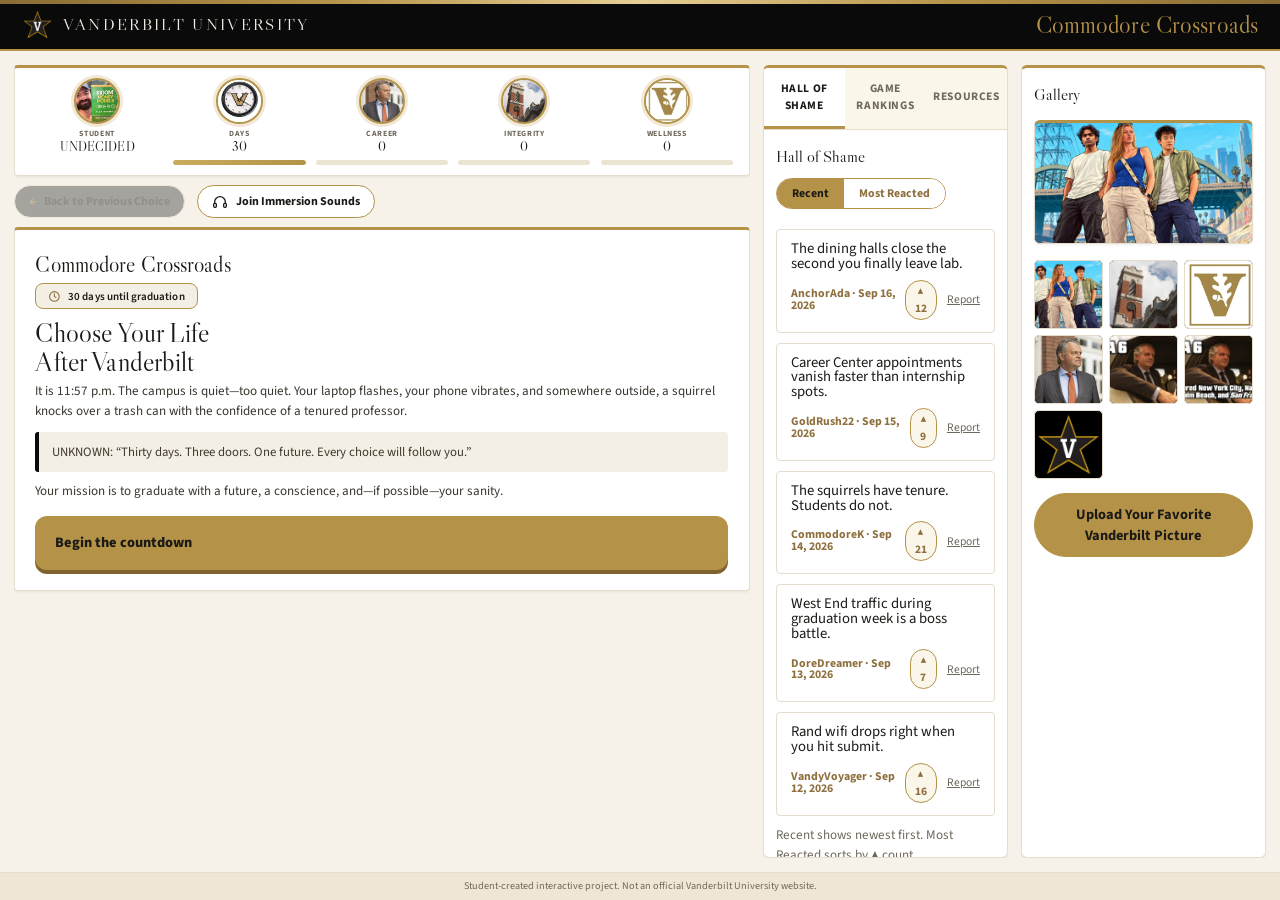
==== commit 6434f0a3: "Build one SugarCube story so Twine Play matches the current website. Keep the live Vanderbilt UI, 20" ====
--- a/Commodore-Crossroads.html
+++ b/Commodore-Crossroads.html
@@ -211,6 +211,7 @@
     .tabpanel{display:none;padding:16px;max-height:74vh;overflow:auto}
     .tabpanel.active{display:block}
     .panel-title{font-family:var(--serif);font-size:1.25rem;color:var(--ink);margin:0 0 4px}
+    .demo-badge{display:inline-block;font-size:.6rem;font-weight:700;letter-spacing:.08em;text-transform:uppercase;color:var(--vu-gold-2);background:#fbf6ea;border:1px solid var(--vu-gold);border-radius:999px;padding:2px 8px;margin-left:8px;vertical-align:middle}
     .item{border:1px solid var(--border);border-radius:4px;padding:12px 14px;margin:10px 0;background:#fff;font-size:.92rem;color:var(--ink)}
     .item.err{border-left:3px solid #7a2417;color:#7a2417}
     .item .meta{font-size:.74rem;color:var(--muted);margin-top:8px;display:flex;justify-content:space-between;gap:8px;align-items:center}
@@ -346,24 +347,43 @@
       .featured{height:clamp(80px,18vh,150px)}
     }
 
-/* SugarCube UI overrides */
-#ui-bar,#ui-bar-tray,#menu-overlay{display:none!important}
-#story{margin:0!important;padding:0!important;max-width:none!important;width:100%}
-#passages{width:100%}
-.passage{max-width:none!important;padding:0!important;font:inherit;color:inherit}
-.passage .link-internal,.passage button.link-internal{text-decoration:none}
-
-.passage .choices,.passage{margin:0}
-.passage a.link-internal,.passage button.link-internal,.passage button[data-passage],.passage .macro-button button,.passage button{
+/* ===== SugarCube chrome: keep the custom Vanderbilt UI, hide the format default ===== */
+#ui-bar,#ui-bar-tray,#ui-bar-body,#ui-overlay,#ui-dialog-overlay,#ui-dialog,#debug-bar,#debug-bar-toggle{display:none!important}
+html.no-ui-bar #story,html #story{margin:0!important;max-width:none!important;padding:0!important}
+#story{position:static;width:100%;min-height:100%}
+#passages{margin:0;padding:0}
+#passages .passage{margin:0;padding:0}
+#stage #passages,#stage .passage{min-height:0}
+.passage ul{margin:0;padding:0;list-style:none}
+#passages a.link-internal,#passages a.link-external{color:inherit}
+
+/* SugarCube <<button>> / <<link>> become the existing Kahoot-style choice tiles */
+#passages .choices{display:grid;grid-template-columns:repeat(auto-fit,minmax(clamp(140px,20vw,220px),1fr));gap:clamp(8px,1vw,12px);margin-top:clamp(10px,1.6vh,20px)}
+#passages .choices button,
+#passages .choices a,
+#passages button.link-internal,
+#passages a.link-internal.macro-link{
   position:relative;display:flex;align-items:center;text-align:left;width:100%;border:0;border-radius:12px;
   padding:clamp(12px,1.5vw,18px) clamp(14px,1.6vw,20px);font-family:var(--sans);font-weight:800;
   font-size:clamp(.9rem,1.1vw,1.12rem);line-height:1.25;color:#fff;background:#0a0a0a;cursor:pointer;
-  box-shadow:0 4px 0 rgba(0,0,0,.28);margin:clamp(8px,1vw,12px) 0;transition:transform .1s ease,box-shadow .1s ease,filter .15s ease;text-decoration:none}
-.passage a.link-internal:nth-of-type(4n+1),.passage button:nth-of-type(4n+1){background:var(--vu-gold);color:#1c1a17;box-shadow:0 4px 0 #7f632f}
-.passage a.link-internal:nth-of-type(4n+2),.passage button:nth-of-type(4n+2){background:#0a0a0a;color:#fff;box-shadow:0 4px 0 #000}
-.passage a.link-internal:nth-of-type(4n+3),.passage button:nth-of-type(4n+3){background:#6d5327;color:#fff;box-shadow:0 4px 0 #3f3013}
-.passage a.link-internal:nth-of-type(4n+4),.passage button:nth-of-type(4n+4){background:#3f5a4a;color:#fff;box-shadow:0 4px 0 #26382d}
-.passage a.link-internal:hover,.passage button:hover{filter:brightness(1.07);transform:translateY(-2px)}</style><script role="script" id="twine-user-script" type="text/twine-javascript">/* Generated by scripts/embed-assets.py — do not edit by hand. */
+  text-decoration:none;box-shadow:0 4px 0 rgba(0,0,0,.28);transition:transform .1s ease,box-shadow .1s ease,filter .15s ease
+}
+#passages .choices button:nth-child(4n+1),
+#passages .choices a:nth-child(4n+1){background:var(--vu-gold);color:#1c1a17;box-shadow:0 4px 0 #7f632f}
+#passages .choices button:nth-child(4n+2),
+#passages .choices a:nth-child(4n+2){background:#0a0a0a;color:#fff;box-shadow:0 4px 0 #000}
+#passages .choices button:nth-child(4n+3),
+#passages .choices a:nth-child(4n+3){background:#6d5327;color:#fff;box-shadow:0 4px 0 #3f3013}
+#passages .choices button:nth-child(4n+4),
+#passages .choices a:nth-child(4n+4){background:#3f5a4a;color:#fff;box-shadow:0 4px 0 #26382d}
+#passages .choices button:hover,
+#passages .choices a:hover{filter:brightness(1.07);transform:translateY(-2px);box-shadow:0 7px 0 rgba(0,0,0,.3)}
+#passages .choices button:focus-visible,
+#passages .choices a:focus-visible{outline:none;box-shadow:0 0 0 3px var(--vu-gold-soft),0 0 0 5px var(--vu-gold)}
+#passages .choices button:active,
+#passages .choices a:active{transform:translateY(2px);box-shadow:0 1px 0 rgba(0,0,0,.32);filter:brightness(.96)}
+
+.card-wrap,#stage .card{height:auto}</style><script role="script" id="twine-user-script" type="text/twine-javascript">/* Generated by scripts/embed-assets.py — do not edit by hand. */
 setup.images = setup.images || {};
 setup.images['assets/images/days-clock.png'] = "[data-uri]